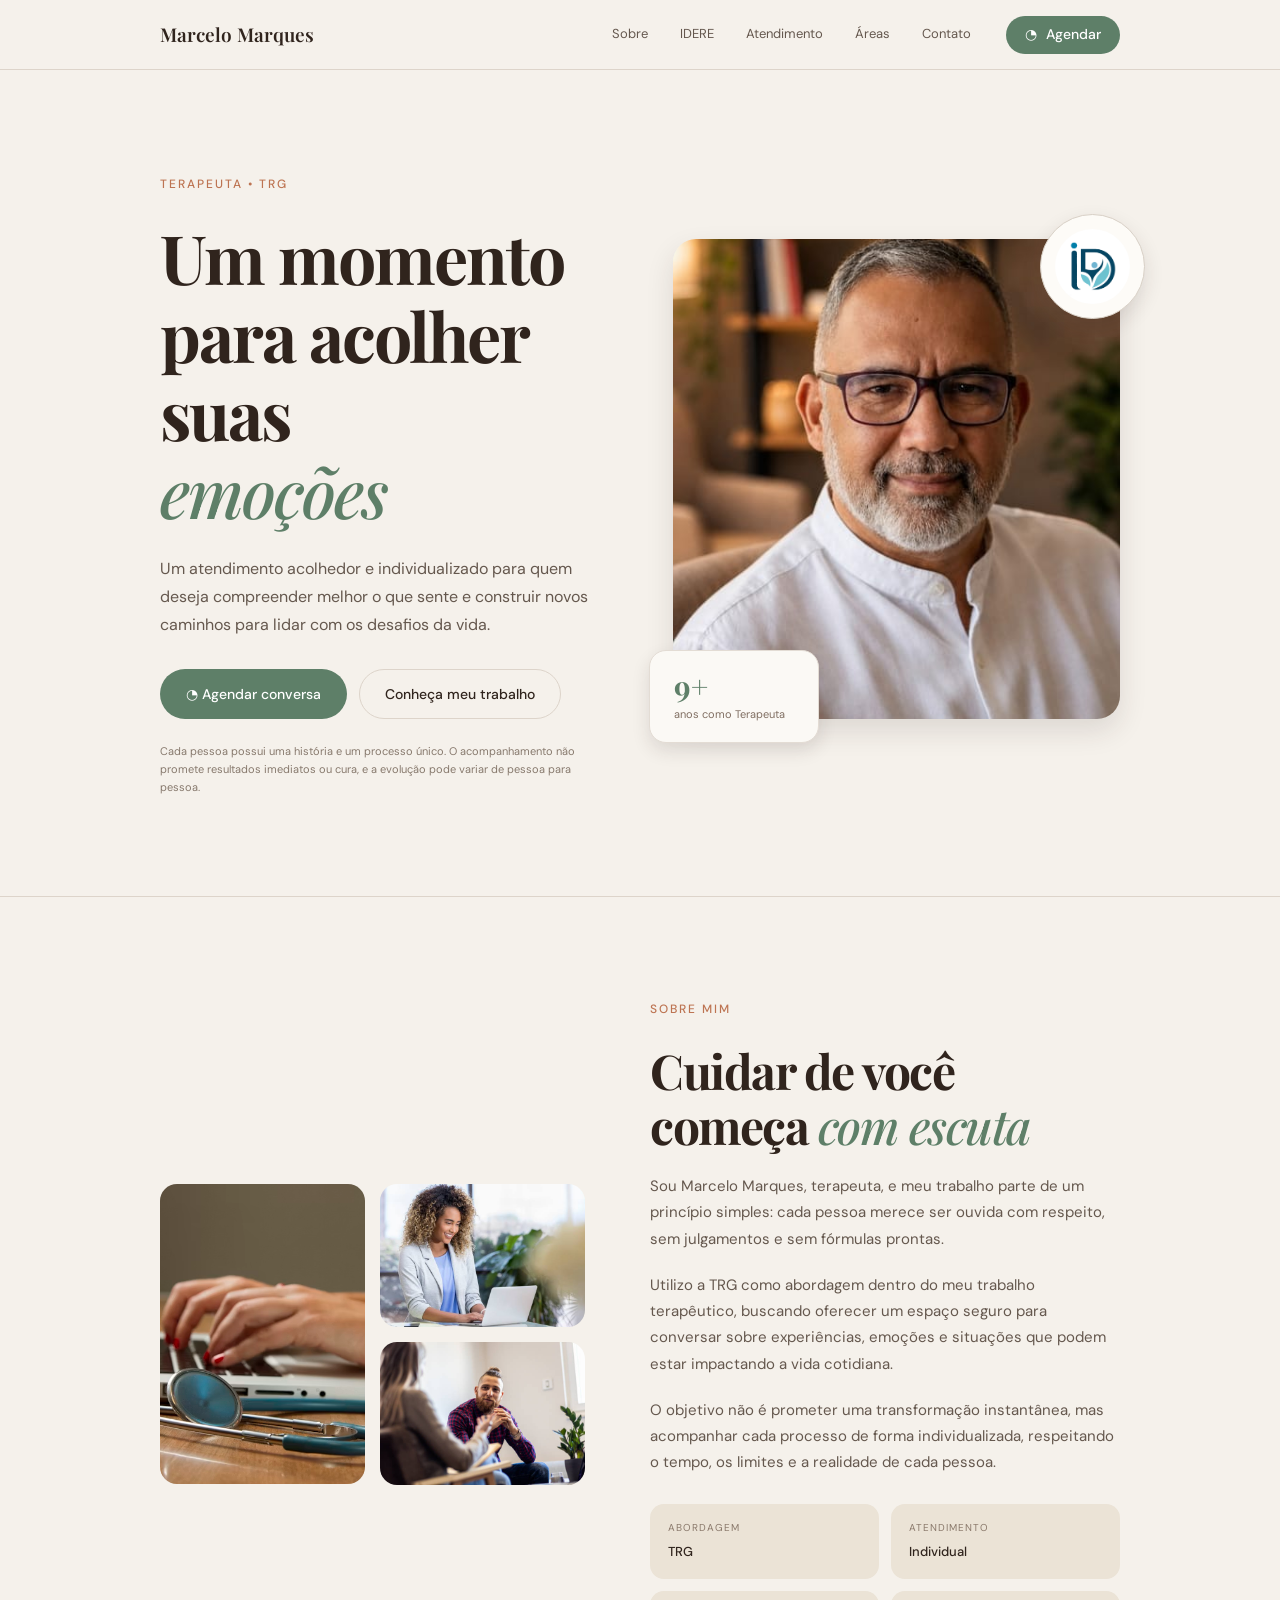
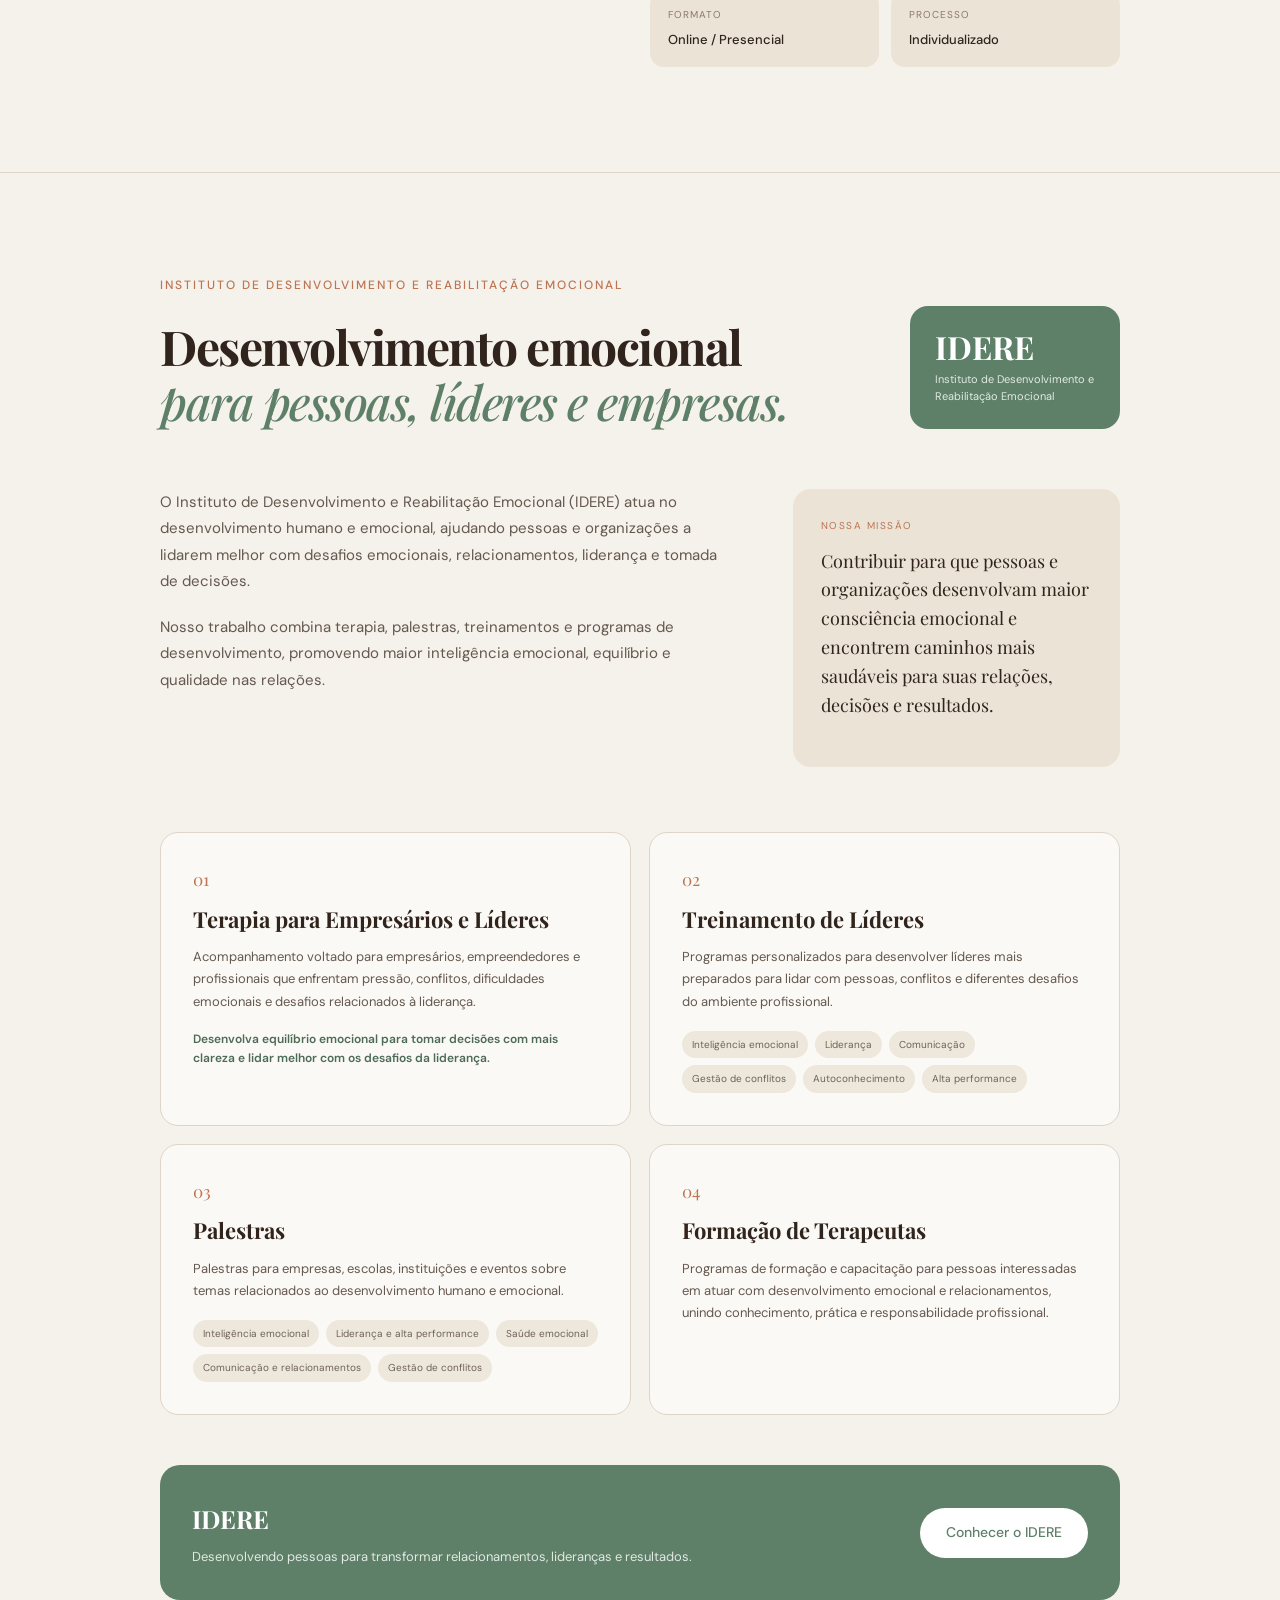
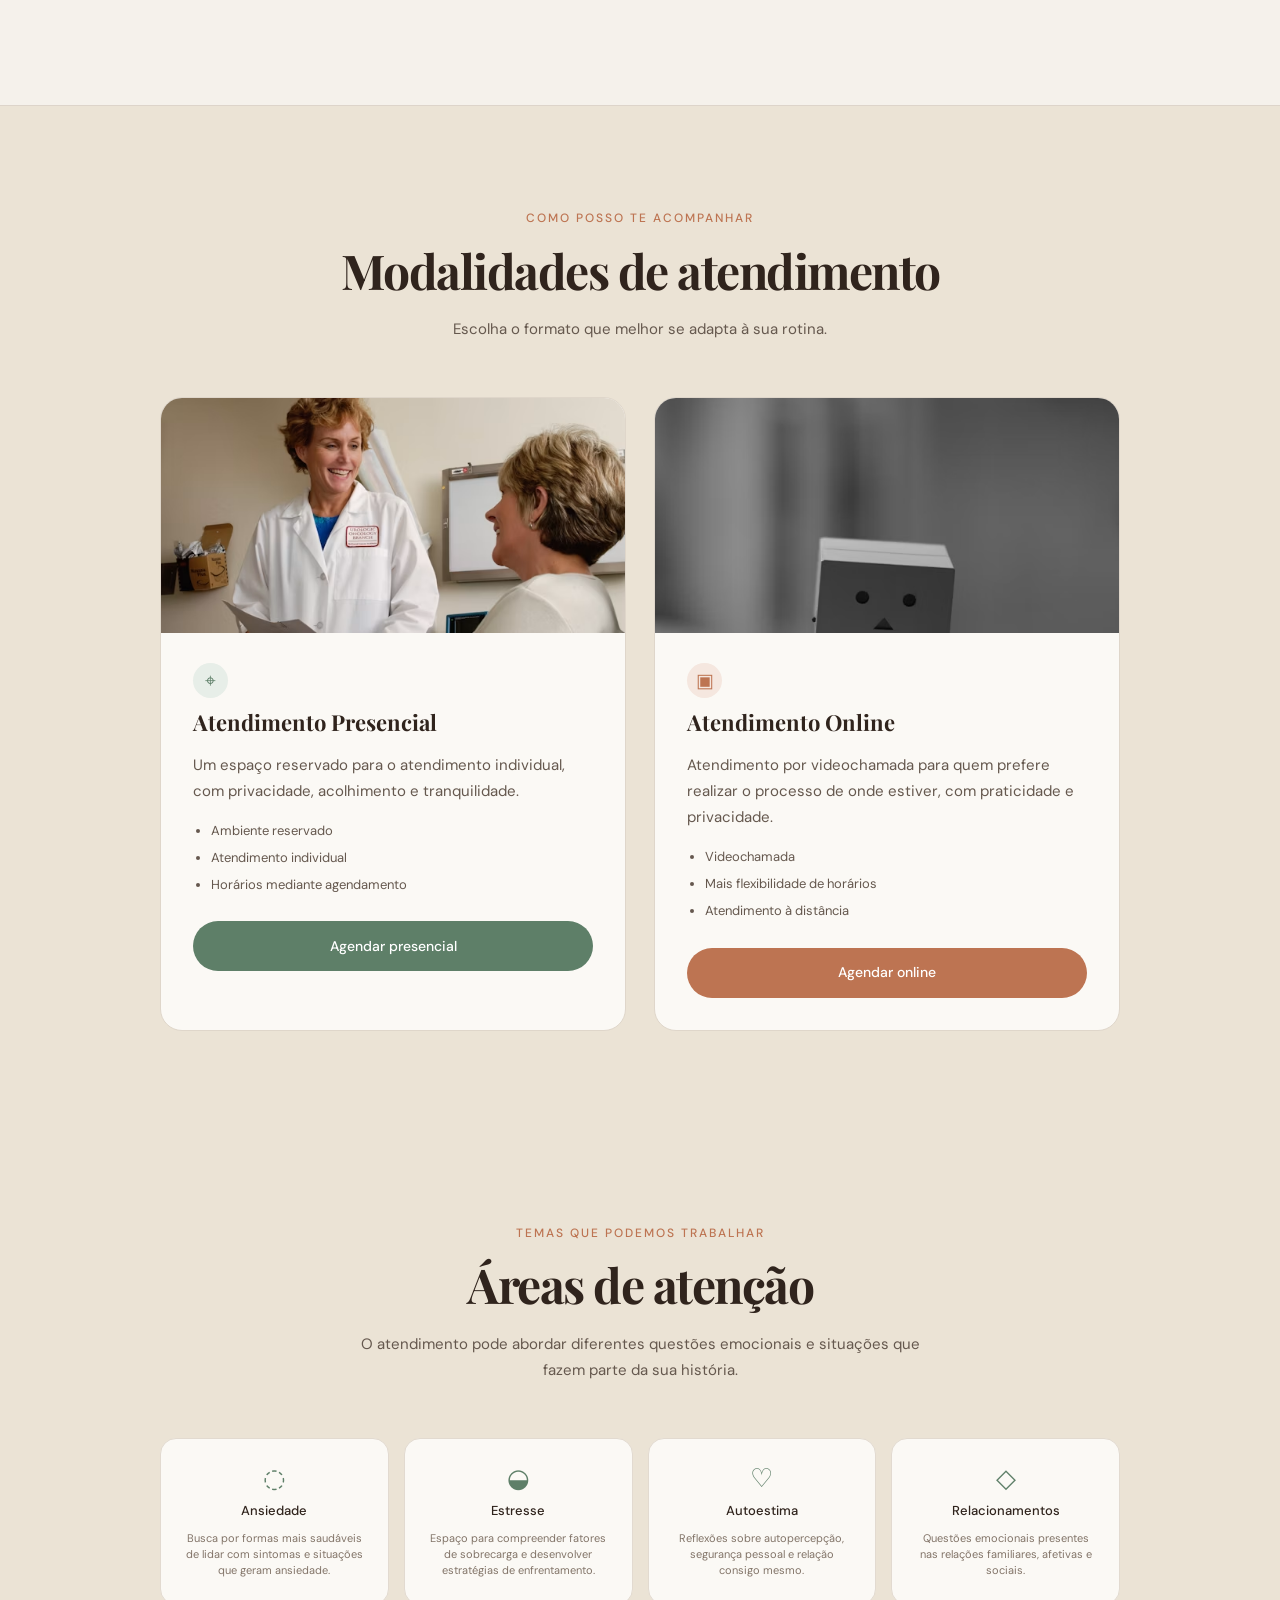
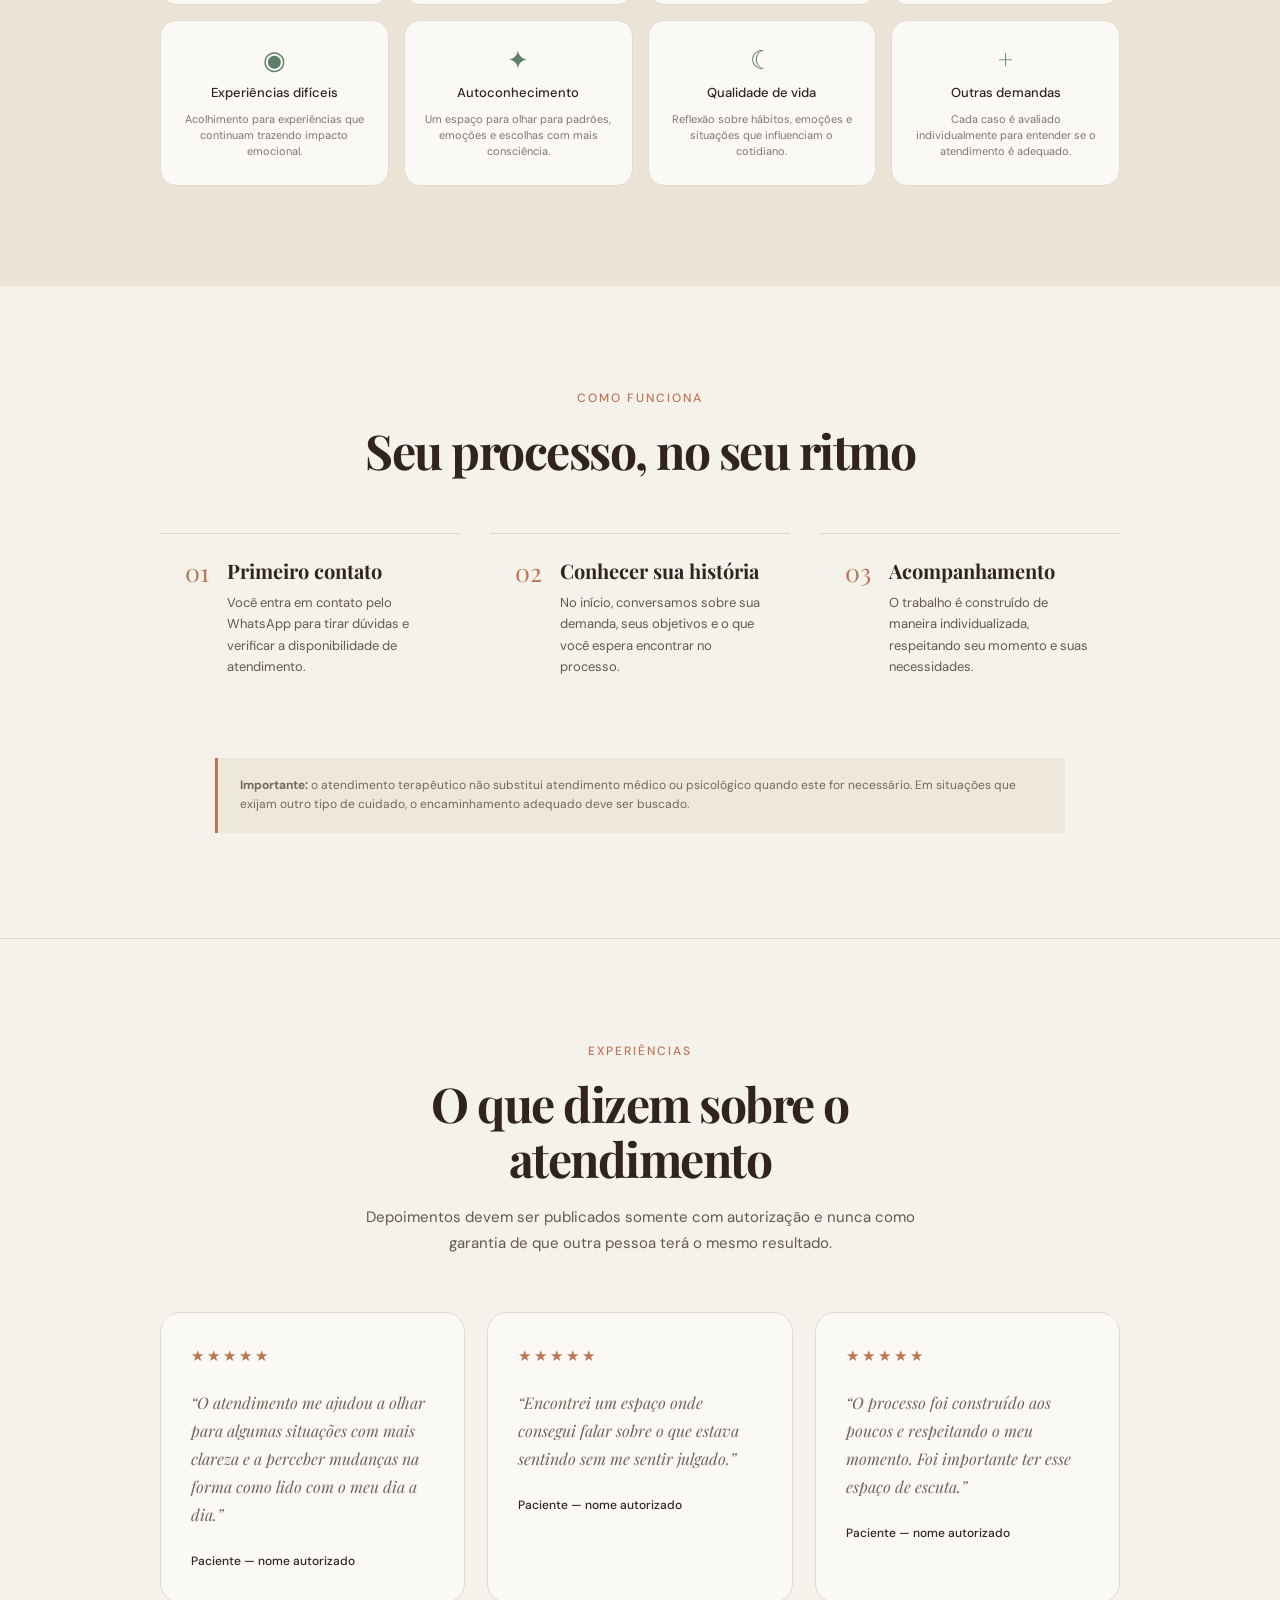
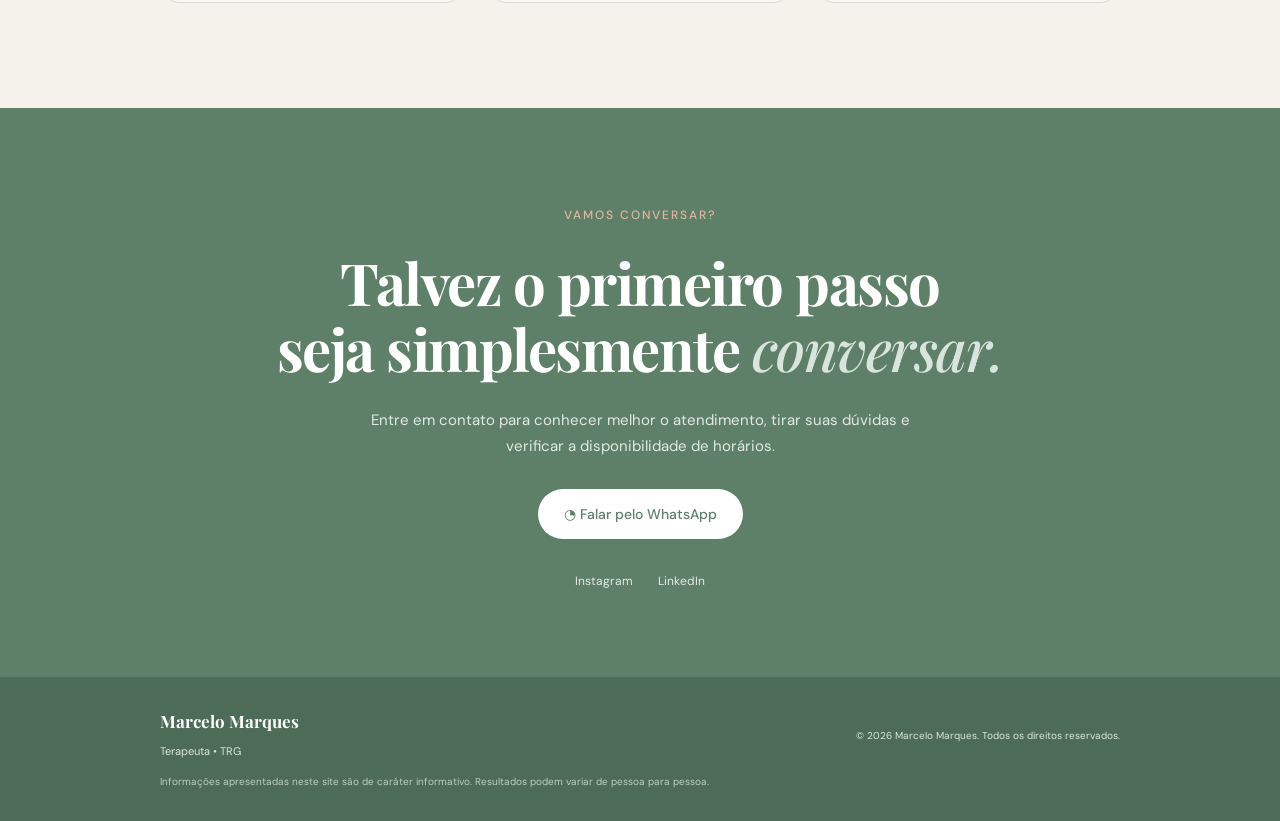
==== index.html @ 70a3cc4d "Primeira versão do site" ====
<!DOCTYPE html>
<html lang="pt-BR">
<head>
  <meta charset="UTF-8">
  <meta name="viewport" content="width=device-width, initial-scale=1.0">
  <meta name="description" content="Marcelo Marques — atendimento terapêutico com TRG, acolhimento e escuta individualizada.">
  <title>Marcelo Marques | Terapeuta</title>
  <link rel="shortcut icon" href="imagens/faviconfolha.png" type="image/x-icon">
  <link rel="preconnect" href="https://fonts.googleapis.com">
  <link rel="preconnect" href="https://fonts.gstatic.com" crossorigin>
  <link href="https://fonts.googleapis.com/css2?family=DM+Sans:wght@400;500;600&family=Playfair+Display:wght@500;600;700&display=swap" rel="stylesheet">

  <link rel="stylesheet" href="style.css">
</head>

<body>

  <!-- ==================== MENU ==================== -->
  <header class="header">
    <div class="container nav">
      <a href="#inicio" class="logo">Marcelo Marques</a>

          <nav class="menu">
      <a href="#sobre">Sobre</a>
      <a href="#idere">IDERE</a>
      <a href="#atendimento">Atendimento</a>
      <a href="#areas">Áreas</a>
      <a href="#contato">Contato</a>
        </nav>

      <!-- TROQUE O NÚMERO PELO WHATSAPP DO MARCELO -->
      <a
        class="btn btn-small"
        href="https://wa.me/5522981240612"
        target="_blank"
        rel="noopener noreferrer"
      >
        <span>◔</span> Agendar
      </a>
    </div>
  </header>


  <main>

    <!-- ==================== HERO ==================== -->
    <section class="hero" id="inicio">
      <div class="container hero-grid">

        <div class="hero-content">
          <p class="eyebrow">TERAPEUTA • TRG</p>

          <h1>
            Um momento para acolher suas
            <em>emoções</em>
          </h1>

          <p class="hero-text">
            Um atendimento acolhedor e individualizado para quem deseja
            compreender melhor o que sente e construir novos caminhos
            para lidar com os desafios da vida.
          </p>

          <div class="hero-buttons">
            <a
              class="btn"
              href="https://wa.me/5522981240612"
              target="_blank"
              rel="noopener noreferrer"
            >
              ◔ Agendar conversa
            </a>

            <a class="btn btn-outline" href="#sobre">Conheça meu trabalho</a>
          </div>

          <p class="ethical-note">
            Cada pessoa possui uma história e um processo único.
            O acompanhamento não promete resultados imediatos ou cura,
            e a evolução pode variar de pessoa para pessoa.
          </p>
        </div>

        <div class="hero-image-wrap">

        <!-- Logo do IDERE -->
        <div class="idere-logo-badge">
          <img
            src="imagens/IDERE_simbolo.png"
            alt="Símbolo do IDERE"
          >
        </div>

        <img
          src="imagens/marcelo_image.jpeg"
          alt="Marcelo Marques, terapeuta"
          class="hero-image"
        >

        <div class="experience-card">
          <strong>9+</strong>
          <span>anos como Terapeuta</span>
        </div>

      </div>

      </div>
    </section>


    <!-- ==================== SOBRE ==================== -->
    <section class="section about" id="sobre">
      <div class="container about-grid">

        <div class="gallery">
          <!-- TROQUE OS NOMES DOS ARQUIVOS SE NECESSÁRIO -->
          <img src="imagens/terapia-1.png" alt="Marcelo Marques em ambiente profissional" class="gallery-large">
          <img src="imagens/terapia-2.jpe" alt="Detalhe do espaço de atendimento" class="gallery-small">
          <img src="imagens/terapia-3.jpg" alt="Ambiente relacionado ao atendimento" class="gallery-small">
        </div>

        <div class="about-content">
          <p class="eyebrow">SOBRE MIM</p>

          <h2>
            Cuidar de você começa
            <em>com escuta</em>
          </h2>

          <p>
            Sou Marcelo Marques, terapeuta, e meu trabalho parte de um
            princípio simples: cada pessoa merece ser ouvida com respeito,
            sem julgamentos e sem fórmulas prontas.
          </p>

          <p>
            Utilizo a TRG como abordagem dentro do meu trabalho terapêutico,
            buscando oferecer um espaço seguro para conversar sobre
            experiências, emoções e situações que podem estar impactando
            a vida cotidiana.
          </p>

          <p>
            O objetivo não é prometer uma transformação instantânea,
            mas acompanhar cada processo de forma individualizada,
            respeitando o tempo, os limites e a realidade de cada pessoa.
          </p>

          <div class="info-grid">
            <div class="info-box">
              <span>ABORDAGEM</span>
              <strong>TRG</strong>
            </div>

            <div class="info-box">
              <span>ATENDIMENTO</span>
              <strong>Individual</strong>
            </div>

            <div class="info-box">
              <span>FORMATO</span>
              <strong>Online / Presencial</strong>
            </div>

            <div class="info-box">
              <span>PROCESSO</span>
              <strong>Individualizado</strong>
            </div>
          </div>
        </div>

      </div>
    </section>

     <!-- ==================== IDERE ==================== -->
      <section class="section idere" id="idere">
  <div class="container">

    <div class="idere-header">
      <div>
        <p class="eyebrow">INSTITUTO DE DESENVOLVIMENTO E REABILITAÇÃO EMOCIONAL</p>

        <h2>
          Desenvolvimento emocional
          <em>para pessoas, líderes e empresas.</em>
        </h2>
      </div>

      <div class="idere-badge">
        <strong>IDERE</strong>
        <span>Instituto de Desenvolvimento e Reabilitação Emocional</span>
      </div>
    </div>


    <div class="idere-intro">

      <div>
        <p>
          O Instituto de Desenvolvimento e Reabilitação Emocional (IDERE)
          atua no desenvolvimento humano e emocional, ajudando pessoas e
          organizações a lidarem melhor com desafios emocionais,
          relacionamentos, liderança e tomada de decisões.
        </p>

        <p>
          Nosso trabalho combina terapia, palestras, treinamentos e
          programas de desenvolvimento, promovendo maior inteligência
          emocional, equilíbrio e qualidade nas relações.
        </p>
      </div>

      <div class="idere-mission">
        <span>NOSSA MISSÃO</span>

        <p>
          Contribuir para que pessoas e organizações desenvolvam maior
          consciência emocional e encontrem caminhos mais saudáveis para
          suas relações, decisões e resultados.
        </p>
      </div>

    </div>


    <div class="idere-services">

      <div class="idere-service">
        <span class="service-number">01</span>

        <h3>Terapia para Empresários e Líderes</h3>

        <p>
          Acompanhamento voltado para empresários, empreendedores e
          profissionais que enfrentam pressão, conflitos, dificuldades
          emocionais e desafios relacionados à liderança.
        </p>

        <strong>
          Desenvolva equilíbrio emocional para tomar decisões com mais
          clareza e lidar melhor com os desafios da liderança.
        </strong>
      </div>


      <div class="idere-service">
        <span class="service-number">02</span>

        <h3>Treinamento de Líderes</h3>

        <p>
          Programas personalizados para desenvolver líderes mais preparados
          para lidar com pessoas, conflitos e diferentes desafios do ambiente
          profissional.
        </p>

        <div class="topics">
          <span>Inteligência emocional</span>
          <span>Liderança</span>
          <span>Comunicação</span>
          <span>Gestão de conflitos</span>
          <span>Autoconhecimento</span>
          <span>Alta performance</span>
        </div>
      </div>


      <div class="idere-service">
        <span class="service-number">03</span>

        <h3>Palestras</h3>

        <p>
          Palestras para empresas, escolas, instituições e eventos sobre
          temas relacionados ao desenvolvimento humano e emocional.
        </p>

        <div class="topics">
          <span>Inteligência emocional</span>
          <span>Liderança e alta performance</span>
          <span>Saúde emocional</span>
          <span>Comunicação e relacionamentos</span>
          <span>Gestão de conflitos</span>
        </div>
      </div>


      <div class="idere-service">
        <span class="service-number">04</span>

        <h3>Formação de Terapeutas</h3>

        <p>
          Programas de formação e capacitação para pessoas interessadas
          em atuar com desenvolvimento emocional e relacionamentos,
          unindo conhecimento, prática e responsabilidade profissional.
        </p>
      </div>

    </div>


    <div class="idere-bottom">

      <div>
        <strong>IDERE</strong>

        <p>
          Desenvolvendo pessoas para transformar relacionamentos,
          lideranças e resultados.
        </p>
      </div>

      <a
        href="https://wa.me/5522981240612"
        target="_blank"
        rel="noopener noreferrer"
        class="btn"
      >
        Conhecer o IDERE
      </a>

    </div>

  </div>
</section>

    <!-- ==================== ATENDIMENTO ==================== -->
    <section class="section services" id="atendimento">
      <div class="container">

        <div class="section-heading">
          <p class="eyebrow">COMO POSSO TE ACOMPANHAR</p>
          <h2>Modalidades de atendimento</h2>
          <p>
            Escolha o formato que melhor se adapta à sua rotina.
          </p>
        </div>

        <div class="service-grid">

          <article class="service-card">
            <!-- COLOQUE SUA FOTO EM: images/presencial.jpg -->
            <img src="imagens/terapiapresencial.png" alt="Atendimento presencial">

            <div class="service-body">
              <span class="service-icon">⌖</span>
              <h3>Atendimento Presencial</h3>

              <p>
                Um espaço reservado para o atendimento individual,
                com privacidade, acolhimento e tranquilidade.
              </p>

              <ul>
                <li>Ambiente reservado</li>
                <li>Atendimento individual</li>
                <li>Horários mediante agendamento</li>
              </ul>

              <a
                href="https://wa.me/5522981240612"
                target="_blank"
                rel="noopener noreferrer"
                class="btn service-btn"
              >
                Agendar presencial
              </a>
            </div>
          </article>


          <article class="service-card">
            <!-- COLOQUE SUA FOTO EM: images/online.jpg -->
            <img src="imagens/terapiaonline.png" alt="Atendimento online">

            <div class="service-body">
              <span class="service-icon orange">▣</span>
              <h3>Atendimento Online</h3>

              <p>
                Atendimento por videochamada para quem prefere realizar
                o processo de onde estiver, com praticidade e privacidade.
              </p>

              <ul>
                <li>Videochamada</li>
                <li>Mais flexibilidade de horários</li>
                <li>Atendimento à distância</li>
              </ul>

              <a
                href="https://wa.me/5522981240612"
                target="_blank"
                rel="noopener noreferrer"
                class="btn btn-orange service-btn"
              >
                Agendar online
              </a>
            </div>
          </article>

        </div>
      </div>
    </section>


    <!-- ==================== ÁREAS ==================== -->
    <section class="areas" id="areas">
      <div class="container">

        <div class="section-heading">
          <p class="eyebrow">TEMAS QUE PODEMOS TRABALHAR</p>
          <h2>Áreas de atenção</h2>
          <p>
            O atendimento pode abordar diferentes questões emocionais
            e situações que fazem parte da sua história.
          </p>
        </div>

        <div class="areas-grid">
          <div class="area-card">
            <span>◌</span>
            <strong>Ansiedade</strong>
            <small>Busca por formas mais saudáveis de lidar com sintomas e situações que geram ansiedade.</small>
          </div>

          <div class="area-card">
            <span>◒</span>
            <strong>Estresse</strong>
            <small>Espaço para compreender fatores de sobrecarga e desenvolver estratégias de enfrentamento.</small>
          </div>

          <div class="area-card">
            <span>♡</span>
            <strong>Autoestima</strong>
            <small>Reflexões sobre autopercepção, segurança pessoal e relação consigo mesmo.</small>
          </div>

          <div class="area-card">
            <span>◇</span>
            <strong>Relacionamentos</strong>
            <small>Questões emocionais presentes nas relações familiares, afetivas e sociais.</small>
          </div>

          <div class="area-card">
            <span>◉</span>
            <strong>Experiências difíceis</strong>
            <small>Acolhimento para experiências que continuam trazendo impacto emocional.</small>
          </div>

          <div class="area-card">
            <span>✦</span>
            <strong>Autoconhecimento</strong>
            <small>Um espaço para olhar para padrões, emoções e escolhas com mais consciência.</small>
          </div>

          <div class="area-card">
            <span>☾</span>
            <strong>Qualidade de vida</strong>
            <small>Reflexão sobre hábitos, emoções e situações que influenciam o cotidiano.</small>
          </div>

          <div class="area-card">
            <span>+</span>
            <strong>Outras demandas</strong>
            <small>Cada caso é avaliado individualmente para entender se o atendimento é adequado.</small>
          </div>
        </div>

      </div>
    </section>


    <!-- ==================== PROCESSO ==================== -->
    <section class="section process">
      <div class="container">

        <div class="section-heading">
          <p class="eyebrow">COMO FUNCIONA</p>
          <h2>Seu processo, no seu ritmo</h2>
        </div>

        <div class="steps">

          <div class="step">
            <span>01</span>
            <div>
              <h3>Primeiro contato</h3>
              <p>
                Você entra em contato pelo WhatsApp para tirar dúvidas
                e verificar a disponibilidade de atendimento.
              </p>
            </div>
          </div>

          <div class="step">
            <span>02</span>
            <div>
              <h3>Conhecer sua história</h3>
              <p>
                No início, conversamos sobre sua demanda, seus objetivos
                e o que você espera encontrar no processo.
              </p>
            </div>
          </div>

          <div class="step">
            <span>03</span>
            <div>
              <h3>Acompanhamento</h3>
              <p>
                O trabalho é construído de maneira individualizada,
                respeitando seu momento e suas necessidades.
              </p>
            </div>
          </div>

        </div>

        <div class="disclaimer">
          <strong>Importante:</strong>
          o atendimento terapêutico não substitui atendimento médico ou
          psicológico quando este for necessário. Em situações que exijam
          outro tipo de cuidado, o encaminhamento adequado deve ser buscado.
        </div>

      </div>
    </section>


    <!-- ==================== DEPOIMENTOS ==================== -->
    <section class="section testimonials">
      <div class="container">

        <div class="section-heading">
          <p class="eyebrow">EXPERIÊNCIAS</p>
          <h2>O que dizem sobre o atendimento</h2>
          <p>
            Depoimentos devem ser publicados somente com autorização
            e nunca como garantia de que outra pessoa terá o mesmo resultado.
          </p>
        </div>

        <div class="testimonial-grid">

          <!-- SUBSTITUA PELOS DEPOIMENTOS REAIS, COM AUTORIZAÇÃO -->
          <article class="testimonial">
            <div class="stars">★★★★★</div>
            <p>
              “O atendimento me ajudou a olhar para algumas situações
              com mais clareza e a perceber mudanças na forma como lido
              com o meu dia a dia.”
            </p>
            <strong>Paciente — nome autorizado</strong>
          </article>

          <article class="testimonial">
            <div class="stars">★★★★★</div>
            <p>
              “Encontrei um espaço onde consegui falar sobre o que estava
              sentindo sem me sentir julgado.”
            </p>
            <strong>Paciente — nome autorizado</strong>
          </article>

          <article class="testimonial">
            <div class="stars">★★★★★</div>
            <p>
              “O processo foi construído aos poucos e respeitando o meu
              momento. Foi importante ter esse espaço de escuta.”
            </p>
            <strong>Paciente — nome autorizado</strong>
          </article>

        </div>

      </div>
    </section>


    <!-- ==================== CTA ==================== -->
    <section class="cta" id="contato">
      <div class="container cta-content">

        <p class="eyebrow light">VAMOS CONVERSAR?</p>

        <h2>
          Talvez o primeiro passo
          <br>
          seja simplesmente <em>conversar.</em>
        </h2>

        <p>
          Entre em contato para conhecer melhor o atendimento,
          tirar suas dúvidas e verificar a disponibilidade de horários.
        </p>

        <!-- TROQUE O NÚMERO PELO WHATSAPP DO MARCELO -->
        <a
          href="https://wa.me/5522981240612"
          target="_blank"
          rel="noopener noreferrer"
          class="btn btn-white"
        >
          ◔ Falar pelo WhatsApp
        </a>

        <div class="socials">
          <!-- COLOQUE OS LINKS REAIS -->
          <a href="https://www.instagram.com/marcelosantosterapeuta/" aria-label="Instagram" target="_blank">Instagram</a>
          <a href="https://www.linkedin.com/in/mm-santos-idere-7bb091429/" aria-label="LinkedIn" target="_blank">LinkedIn</a>
        </div>

      </div>
    </section>

  </main>


  <!-- ==================== RODAPÉ ==================== -->
  <footer class="footer">
    <div class="container footer-content">
      <div>
        <strong>Marcelo Marques</strong>
        <span>Terapeuta • TRG</span>
      </div>

      <p>
        © 2026 Marcelo Marques. Todos os direitos reservados.
      </p>

      <p class="footer-note">
        Informações apresentadas neste site são de caráter informativo.
        Resultados podem variar de pessoa para pessoa.
      </p>
    </div>
  </footer>

</body>
</html>
---- style.css ----
/* =========================================================
   MARCELO MARQUES — SITE
   ========================================================= */

/* ---------- CONFIGURAÇÕES ---------- */

:root {
  --bg: #f5f1eb;
  --bg-dark: #ebe3d5;
  --card: #fbf9f5;
  --green: #5e7f68;
  --green-dark: #4c6b56;
  --orange: #bd7452;
  --orange-light: #cf8a68;
  --brown: #30241d;
  --text: #65584e;
  --line: #ddd4ca;
  --white: #ffffff;

  --serif: "Playfair Display", Georgia, serif;
  --sans: "DM Sans", Arial, sans-serif;

  --radius: 22px;
  --container: 960px;
}


/* ---------- RESET ---------- */

* {
  box-sizing: border-box;
  margin: 0;
  padding: 0;
}

html {
  scroll-behavior: smooth;
}

body {
  background: var(--bg);
  color: var(--text);
  font-family: var(--sans);
  font-size: 15px;
  line-height: 1.75;
}

img {
  display: block;
  width: 100%;
  object-fit: cover;
}

a {
  color: inherit;
  text-decoration: none;
}

button,
a {
  -webkit-tap-highlight-color: transparent;
}


/* ---------- ELEMENTOS GERAIS ---------- */

.container {
  width: min(calc(100% - 48px), var(--container));
  margin-inline: auto;
}

.section {
  padding: 105px 0;
}

.eyebrow {
  color: var(--orange);
  font-size: 12px;
  font-weight: 500;
  letter-spacing: 2px;
  line-height: 1.3;
  margin-bottom: 25px;
}

.eyebrow.light {
  color: #e5b59f;
}

h1,
h2,
h3 {
  color: var(--brown);
  font-family: var(--serif);
  line-height: 1.15;
}

h1 {
  font-size: clamp(48px, 6vw, 68px);
  letter-spacing: -2px;
  margin-bottom: 25px;
}

h1 em,
h2 em {
  color: var(--green);
  font-weight: 500;
}

h1 em {
  display: block;
}

h2 {
  font-size: clamp(36px, 4vw, 48px);
  letter-spacing: -1.5px;
}

h3 {
  font-size: 22px;
}

.section-heading {
  max-width: 650px;
  margin: 0 auto 55px;
  text-align: center;
}

.section-heading .eyebrow {
  margin-bottom: 16px;
}

.section-heading > p:last-child {
  max-width: 600px;
  margin: 18px auto 0;
}


/* ---------- BOTÕES ---------- */

.btn {
  display: inline-flex;
  align-items: center;
  justify-content: center;
  gap: 9px;
  min-height: 50px;
  padding: 0 25px;
  border: 1px solid transparent;
  border-radius: 999px;
  background: var(--green);
  color: var(--white);
  font-size: 14px;
  font-weight: 500;
  transition: .25s ease;
}

.btn:hover {
  background: var(--green-dark);
  transform: translateY(-2px);
}

.btn-small {
  min-height: 38px;
  padding: 0 18px;
}

.btn-outline {
  background: transparent;
  border-color: var(--line);
  color: var(--brown);
}

.btn-outline:hover {
  background: var(--card);
  color: var(--brown);
}

.btn-orange {
  background: var(--orange);
}

.btn-orange:hover {
  background: #a96042;
}

.btn-white {
  background: var(--white);
  color: var(--green);
}

.btn-white:hover {
  background: #f5f5f5;
  color: var(--green-dark);
}


/* ---------- HEADER ---------- */

.header {
  position: sticky;
  top: 0;
  z-index: 100;
  height: 70px;
  border-bottom: 1px solid var(--line);
  background: rgba(245, 241, 235, .94);
  backdrop-filter: blur(12px);
}

.nav {
  height: 100%;
  display: flex;
  align-items: center;
  justify-content: space-between;
}

.logo {
  color: var(--brown);
  font-family: var(--serif);
  font-size: 19px;
  font-weight: 600;
}

.menu {
  display: flex;
  align-items: center;
  gap: 32px;
  margin-left: auto;
  margin-right: 35px;
}

.menu a {
  font-size: 13px;
  color: var(--text);
  transition: color .2s ease;
}

.menu a:hover {
  color: var(--green);
}


/* ---------- HERO ---------- */

.hero {
  padding: 92px 0 100px;
}

.hero-grid {
  display: grid;
  grid-template-columns: 1fr 1fr;
  align-items: center;
  gap: 65px;
}

.hero-content {
  padding-top: 15px;
}

.hero-text {
  max-width: 530px;
  margin-bottom: 30px;
  font-size: 16px;
}

.hero-buttons {
  display: flex;
  align-items: center;
  flex-wrap: wrap;
  gap: 12px;
}

.ethical-note {
  max-width: 500px;
  margin-top: 24px;
  color: #87796d;
  font-size: 11px;
  line-height: 1.6;
}

.hero-image-wrap {
  position: relative;
}

.hero-image {
  height: 480px;
  border-radius: 23px;
  box-shadow: 0 12px 28px rgba(48, 36, 29, .12);
}

.experience-card {
  position: absolute;
  left: -24px;
  bottom: -24px;
  width: 170px;
  padding: 20px 24px;
  border: 1px solid #e3dcd4;
  border-radius: 17px;
  background: var(--card);
  box-shadow: 0 8px 18px rgba(48, 36, 29, .12);
}

.experience-card strong {
  display: block;
  color: var(--green);
  font-family: var(--serif);
  font-size: 30px;
  line-height: 1;
  margin-bottom: 6px;
}

.experience-card span {
  display: block;
  color: #806f62;
  font-size: 11px;
  line-height: 1.4;
}


/* ---------- SOBRE ---------- */

.about {
  border-top: 1px solid var(--line);
}

.about-grid {
  display: grid;
  grid-template-columns: .95fr 1.05fr;
  gap: 65px;
  align-items: center;
}

.gallery {
  display: grid;
  grid-template-columns: 1fr 1fr;
  gap: 15px;
  align-items: start;
}

.gallery img {
  border-radius: 17px;
}

.gallery-large {
  height: 300px;
  grid-row: span 2;
}

.gallery-small {
  height: 143px;
}

.about-content > p:not(.eyebrow) {
  margin-top: 20px;
}

.info-grid {
  display: grid;
  grid-template-columns: 1fr 1fr;
  gap: 12px;
  margin-top: 28px;
}

.info-box {
  padding: 15px 18px;
  border-radius: 14px;
  background: #ebe3d6;
}

.info-box span {
  display: block;
  color: #8a796b;
  font-size: 10px;
  letter-spacing: 1px;
  margin-bottom: 2px;
}

.info-box strong {
  color: var(--brown);
  font-size: 13px;
  font-weight: 500;
}


/* ---------- SERVIÇOS ---------- */

.services {
  background: var(--bg-dark);
}

.service-grid {
  display: grid;
  grid-template-columns: 1fr 1fr;
  gap: 28px;
}

.service-card {
  overflow: hidden;
  border: 1px solid #dfd6ca;
  border-radius: var(--radius);
  background: var(--card);
}

.service-card > img {
  height: 235px;
}

.service-body {
  padding: 30px 32px 32px;
}

.service-icon {
  display: inline-flex;
  align-items: center;
  justify-content: center;
  width: 35px;
  height: 35px;
  margin-bottom: 12px;
  border-radius: 50%;
  background: #e7eee8;
  color: var(--green);
  font-size: 19px;
}

.service-icon.orange {
  background: #f5e7df;
  color: var(--orange);
}

.service-body p {
  margin: 16px 0;
}

.service-body ul {
  padding-left: 18px;
  margin-bottom: 25px;
}

.service-body li {
  margin-bottom: 4px;
  font-size: 13px;
}

.service-btn {
  width: 100%;
}


/* ---------- ÁREAS ---------- */

.areas {
  padding: 90px 0 100px;
  background: var(--bg-dark);
}

.areas-grid {
  display: grid;
  grid-template-columns: repeat(4, 1fr);
  gap: 15px;
}

.area-card {
  min-height: 150px;
  padding: 25px 20px;
  border: 1px solid #e2dad0;
  border-radius: 16px;
  background: var(--card);
  text-align: center;
  transition: .25s ease;
}

.area-card:hover {
  transform: translateY(-4px);
  box-shadow: 0 10px 22px rgba(48, 36, 29, .07);
}

.area-card > span {
  display: block;
  color: var(--green);
  font-family: var(--serif);
  font-size: 26px;
  line-height: 1;
  margin-bottom: 10px;
}

.area-card strong {
  display: block;
  color: var(--brown);
  font-size: 13px;
  font-weight: 500;
  margin-bottom: 8px;
}

.area-card small {
  display: block;
  color: #827468;
  font-size: 11px;
  line-height: 1.45;
}


/* ---------- PROCESSO ---------- */

.process {
  background: var(--bg);
}

.steps {
  display: grid;
  grid-template-columns: repeat(3, 1fr);
  gap: 30px;
}

.step {
  display: flex;
  gap: 18px;
  padding: 25px;
  border-top: 1px solid var(--line);
}

.step > span {
  color: var(--orange);
  font-family: var(--serif);
  font-size: 25px;
  line-height: 1;
}

.step h3 {
  font-size: 20px;
  margin-bottom: 10px;
}

.step p {
  font-size: 13px;
  line-height: 1.65;
}

.disclaimer {
  max-width: 850px;
  margin: 55px auto 0;
  padding: 18px 22px;
  border-left: 3px solid var(--orange);
  background: #eee7dc;
  color: #75685d;
  font-size: 12px;
  line-height: 1.65;
}


/* ---------- DEPOIMENTOS ---------- */

.testimonials {
  border-top: 1px solid var(--line);
}

.testimonial-grid {
  display: grid;
  grid-template-columns: repeat(3, 1fr);
  gap: 22px;
}

.testimonial {
  padding: 30px;
  border: 1px solid #dfd8d0;
  border-radius: 20px;
  background: var(--card);
}

.stars {
  color: var(--orange);
  letter-spacing: 3px;
  margin-bottom: 20px;
}

.testimonial p {
  color: #716359;
  font-family: var(--serif);
  font-size: 16px;
  font-style: italic;
  line-height: 1.75;
  margin-bottom: 22px;
}

.testimonial strong {
  display: block;
  color: var(--brown);
  font-size: 12px;
  font-weight: 500;
}


/* ---------- CTA ---------- */

.cta {
  padding: 100px 0 85px;
  background: var(--green);
  color: #f5f4ef;
}

.cta-content {
  max-width: 760px;
  text-align: center;
}

.cta h2 {
  color: var(--white);
  font-size: clamp(42px, 5vw, 58px);
}

.cta h2 em {
  color: #d9e4dc;
}

.cta p:not(.eyebrow) {
  max-width: 600px;
  margin: 25px auto 30px;
  color: #e3e9e4;
}

.socials {
  display: flex;
  justify-content: center;
  gap: 25px;
  margin-top: 32px;
}

.socials a {
  color: #e5eae6;
  font-size: 12px;
}

.socials a:hover {
  text-decoration: underline;
}


/* ---------- FOOTER ---------- */

.footer {
  padding: 30px 0;
  background: #4d6c57;
  color: #dce5df;
}

.footer-content {
  display: grid;
  grid-template-columns: 1fr 1fr;
  gap: 10px 40px;
  align-items: center;
}

.footer strong {
  display: block;
  color: white;
  font-family: var(--serif);
  font-size: 17px;
}

.footer span {
  font-size: 11px;
}

.footer p {
  text-align: right;
  font-size: 10px;
}

.footer-note {
  grid-column: 1 / -1;
  text-align: left !important;
  opacity: .8;
}


/* ---------- RESPONSIVO ---------- */

@media (max-width: 900px) {
  :root {
    --container: 720px;
  }

  .hero-grid,
  .about-grid {
    grid-template-columns: 1fr;
  }

  .hero {
    padding-top: 70px;
  }

  .hero-content {
    text-align: center;
  }

  .hero-text,
  .ethical-note {
    margin-left: auto;
    margin-right: auto;
  }

  .hero-buttons {
    justify-content: center;
  }

  .hero-image-wrap {
    max-width: 560px;
    width: 100%;
    margin: 0 auto;
  }

  .areas-grid {
    grid-template-columns: repeat(2, 1fr);
  }

  .steps {
    grid-template-columns: 1fr;
  }
}


@media (max-width: 700px) {
  .container {
    width: min(calc(100% - 30px), var(--container));
  }

  .header {
    height: auto;
    min-height: 68px;
  }

  .nav {
    padding: 13px 0;
    flex-wrap: wrap;
    gap: 10px;
  }

  .menu {
    order: 3;
    width: 100%;
    justify-content: center;
    margin: 5px 0 0;
    gap: 20px;
  }

  .menu a {
    font-size: 12px;
  }

  .hero {
    padding: 55px 0 80px;
  }

  h1 {
    font-size: 46px;
  }

  h2 {
    font-size: 36px;
  }

  .hero-image {
    height: 390px;
  }

  .experience-card {
    left: 10px;
    bottom: -20px;
  }

  .section {
    padding: 75px 0;
  }

  .gallery {
    max-width: 500px;
    margin: 0 auto;
  }

  .service-grid,
  .testimonial-grid {
    grid-template-columns: 1fr;
  }

  .areas-grid {
    grid-template-columns: 1fr 1fr;
  }

  .info-grid {
    grid-template-columns: 1fr;
  }

  .footer-content {
    grid-template-columns: 1fr;
  }

  .footer p {
    text-align: left;
  }

  .footer-note {
    grid-column: auto;
  }
}


@media (max-width: 450px) {
  .areas-grid {
    grid-template-columns: 1fr;
  }

  .hero-buttons {
    flex-direction: column;
  }

  .hero-buttons .btn {
    width: 100%;
  }

  .gallery {
    grid-template-columns: 1fr 1fr;
  }

  .gallery-large {
    height: 260px;
  }

  .gallery-small {
    height: 122px;
  }

  .service-card > img {
    height: 210px;
  }
}
/* =========================================================
   IDERE
   ========================================================= */

.idere {
  background: var(--bg);
  border-top: 1px solid var(--line);
  border-bottom: 1px solid var(--line);
}


/* ---------- CABEÇALHO ---------- */

.idere-header {
  display: grid;
  grid-template-columns: 1fr auto;
  gap: 50px;
  align-items: end;
  margin-bottom: 60px;
}

.idere-header h2 {
  max-width: 650px;
}

.idere-header h2 em {
  display: block;
  font-weight: 500;
}


/* ---------- BADGE IDERE ---------- */

.idere-badge {
  width: 210px;
  padding: 25px;
  border-radius: 18px;
  background: var(--green);
  color: white;
}

.idere-badge strong {
  display: block;
  font-family: var(--serif);
  font-size: 32px;
  line-height: 1;
  margin-bottom: 8px;
}

.idere-badge span {
  display: block;
  color: #e2ebe5;
  font-size: 11px;
  line-height: 1.5;
}


/* ---------- INTRODUÇÃO ---------- */

.idere-intro {
  display: grid;
  grid-template-columns: 1.4fr .8fr;
  gap: 60px;
  margin-bottom: 65px;
}

.idere-intro p {
  margin-bottom: 20px;
}

.idere-mission {
  padding: 28px;
  border-radius: 18px;
  background: #ebe3d6;
}

.idere-mission span {
  display: block;
  color: var(--orange);
  font-size: 10px;
  letter-spacing: 1.5px;
  margin-bottom: 12px;
}

.idere-mission p {
  color: var(--brown);
  font-family: var(--serif);
  font-size: 18px;
  line-height: 1.6;
}


/* ---------- SERVIÇOS ---------- */

.idere-services {
  display: grid;
  grid-template-columns: 1fr 1fr;
  gap: 18px;
}

.idere-service {
  padding: 32px;
  border: 1px solid var(--line);
  border-radius: 18px;
  background: var(--card);
  transition: .25s ease;
}

.idere-service:hover {
  transform: translateY(-3px);
  box-shadow: 0 10px 25px rgba(48, 36, 29, .06);
}

.service-number {
  display: block;
  color: var(--orange);
  font-family: var(--serif);
  font-size: 17px;
  margin-bottom: 12px;
}

.idere-service h3 {
  margin-bottom: 14px;
}

.idere-service p {
  font-size: 13px;
  line-height: 1.7;
  margin-bottom: 17px;
}

.idere-service > strong {
  display: block;
  color: var(--green-dark);
  font-size: 12px;
  font-weight: 600;
  line-height: 1.6;
}


/* ---------- TEMAS ---------- */

.topics {
  display: flex;
  flex-wrap: wrap;
  gap: 7px;
  margin-top: 18px;
}

.topics span {
  padding: 5px 10px;
  border-radius: 999px;
  background: #eee7dc;
  color: #6f6258;
  font-size: 10px;
}


/* ---------- FINAL DO IDERE ---------- */

.idere-bottom {
  display: flex;
  align-items: center;
  justify-content: space-between;
  gap: 30px;
  margin-top: 50px;
  padding: 32px;
  border-radius: 20px;
  background: var(--green);
  color: white;
}

.idere-bottom strong {
  display: block;
  font-family: var(--serif);
  font-size: 25px;
  margin-bottom: 5px;
}

.idere-bottom p {
  color: #e1e9e3;
  font-size: 13px;
}

.idere-bottom .btn {
  flex-shrink: 0;
  background: white;
  color: var(--green);
}

.idere-bottom .btn:hover {
  background: #f2f2f2;
}


/* ---------- RESPONSIVO IDERE ---------- */

@media (max-width: 900px) {

  .idere-header {
    grid-template-columns: 1fr;
    align-items: start;
  }

  .idere-badge {
    width: 100%;
    max-width: 300px;
  }

  .idere-intro {
    grid-template-columns: 1fr;
    gap: 30px;
  }

}


@media (max-width: 700px) {

  .idere-services {
    grid-template-columns: 1fr;
  }

  .idere-bottom {
    align-items: flex-start;
    flex-direction: column;
  }

  .idere-bottom .btn {
    width: 100%;
  }

}
/* ---------- LOGO IDERE SOBRE A FOTO ---------- */

.idere-logo-badge {
  position: absolute;
  top: -25px;
  right: -25px;

  width: 105px;
  height: 105px;

  display: flex;
  align-items: center;
  justify-content: center;

  padding: 14px;

  background: #fdfbf7;
  border: 1px solid #d8d0c6;
  border-radius: 50%;

  box-shadow: 0 8px 20px rgba(48, 36, 29, 0.12);

  z-index: 5;
}

.idere-logo-badge img {
  width: 100%;
  height: 100%;
  object-fit: contain;
  border-radius: 50%;
}
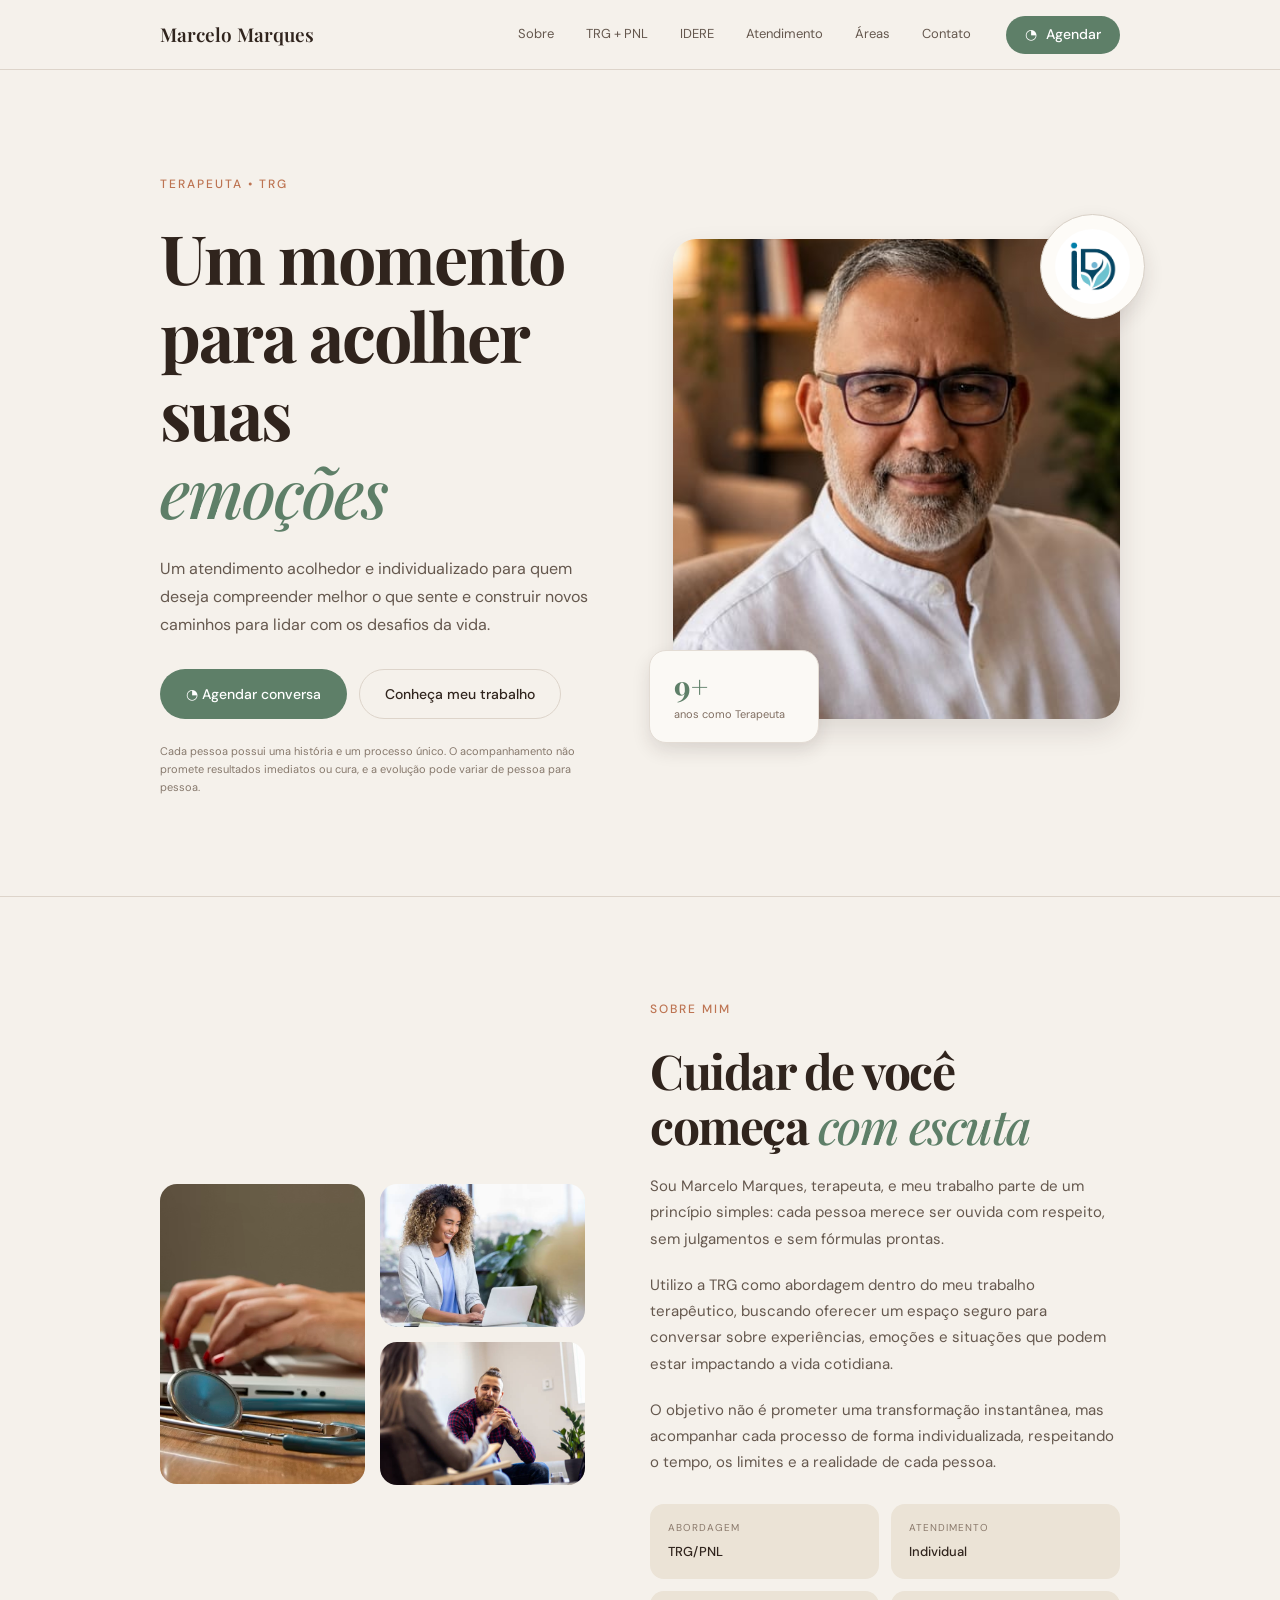
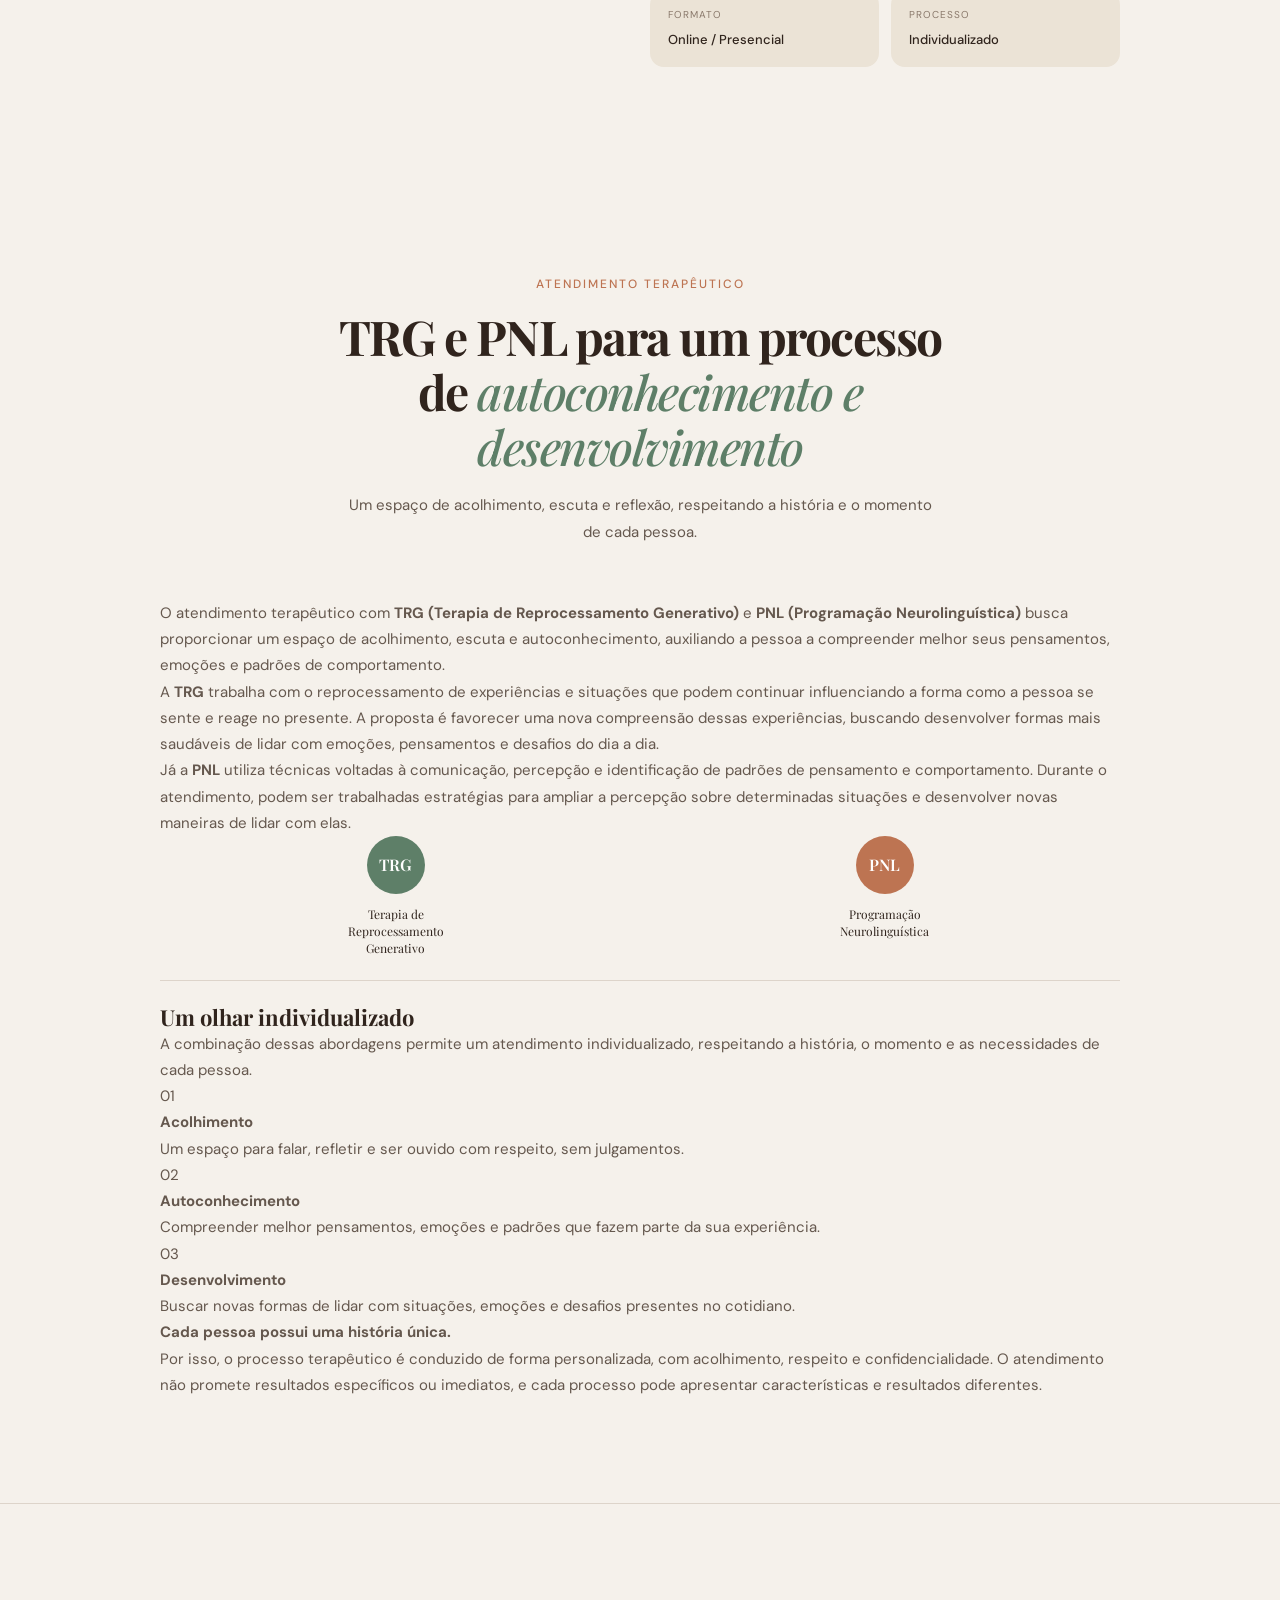
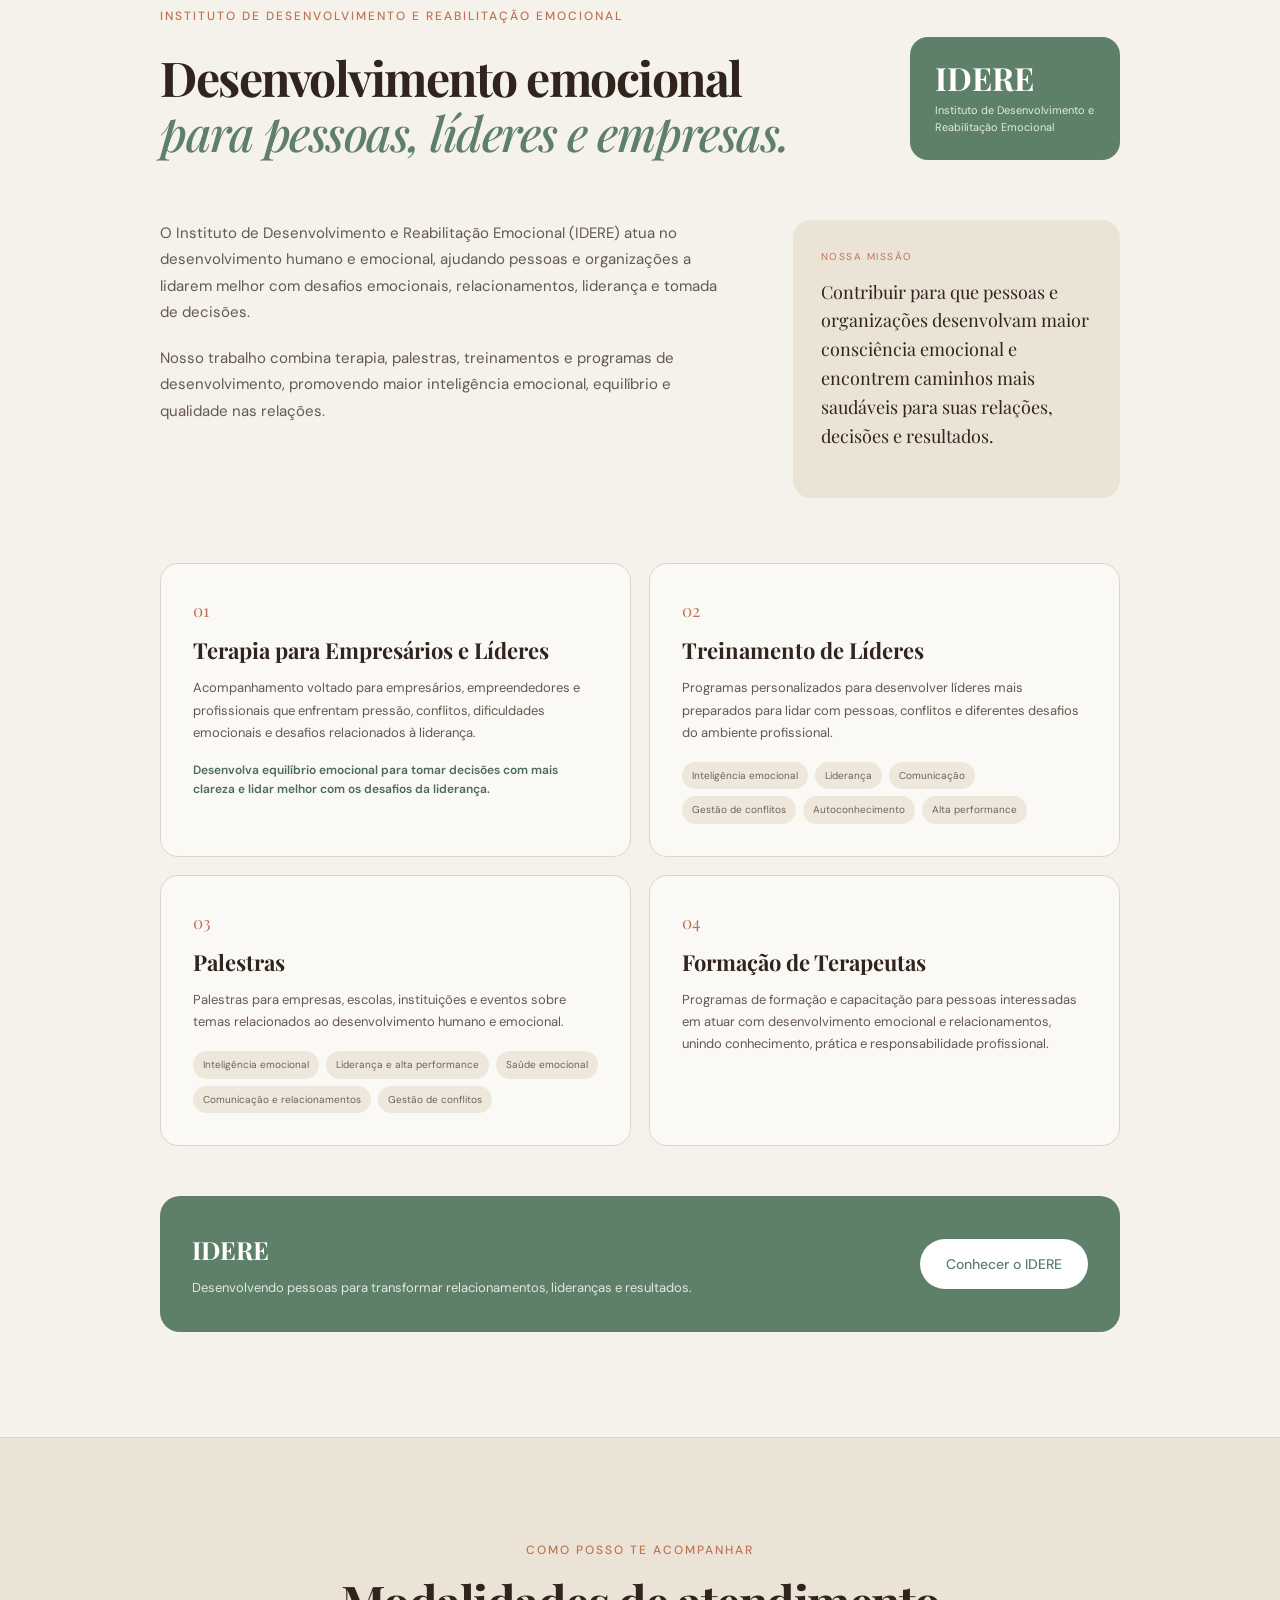
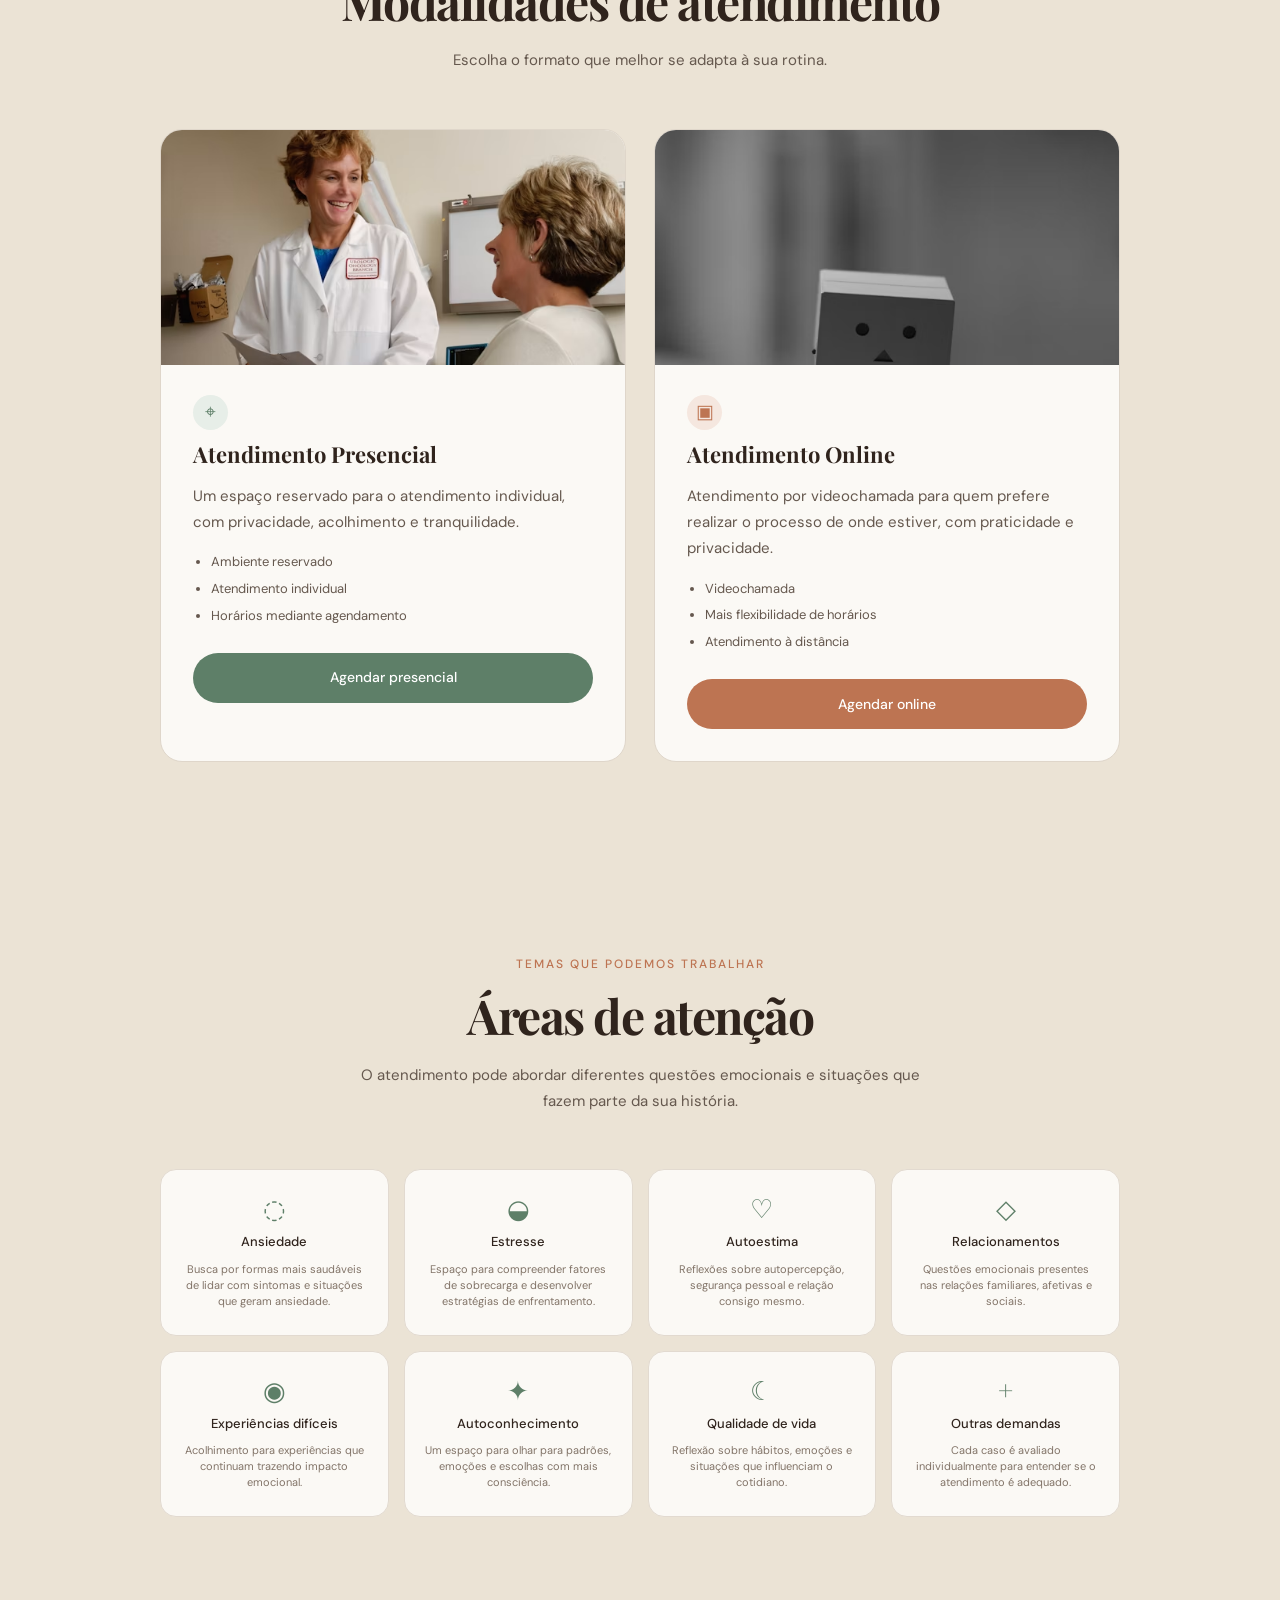
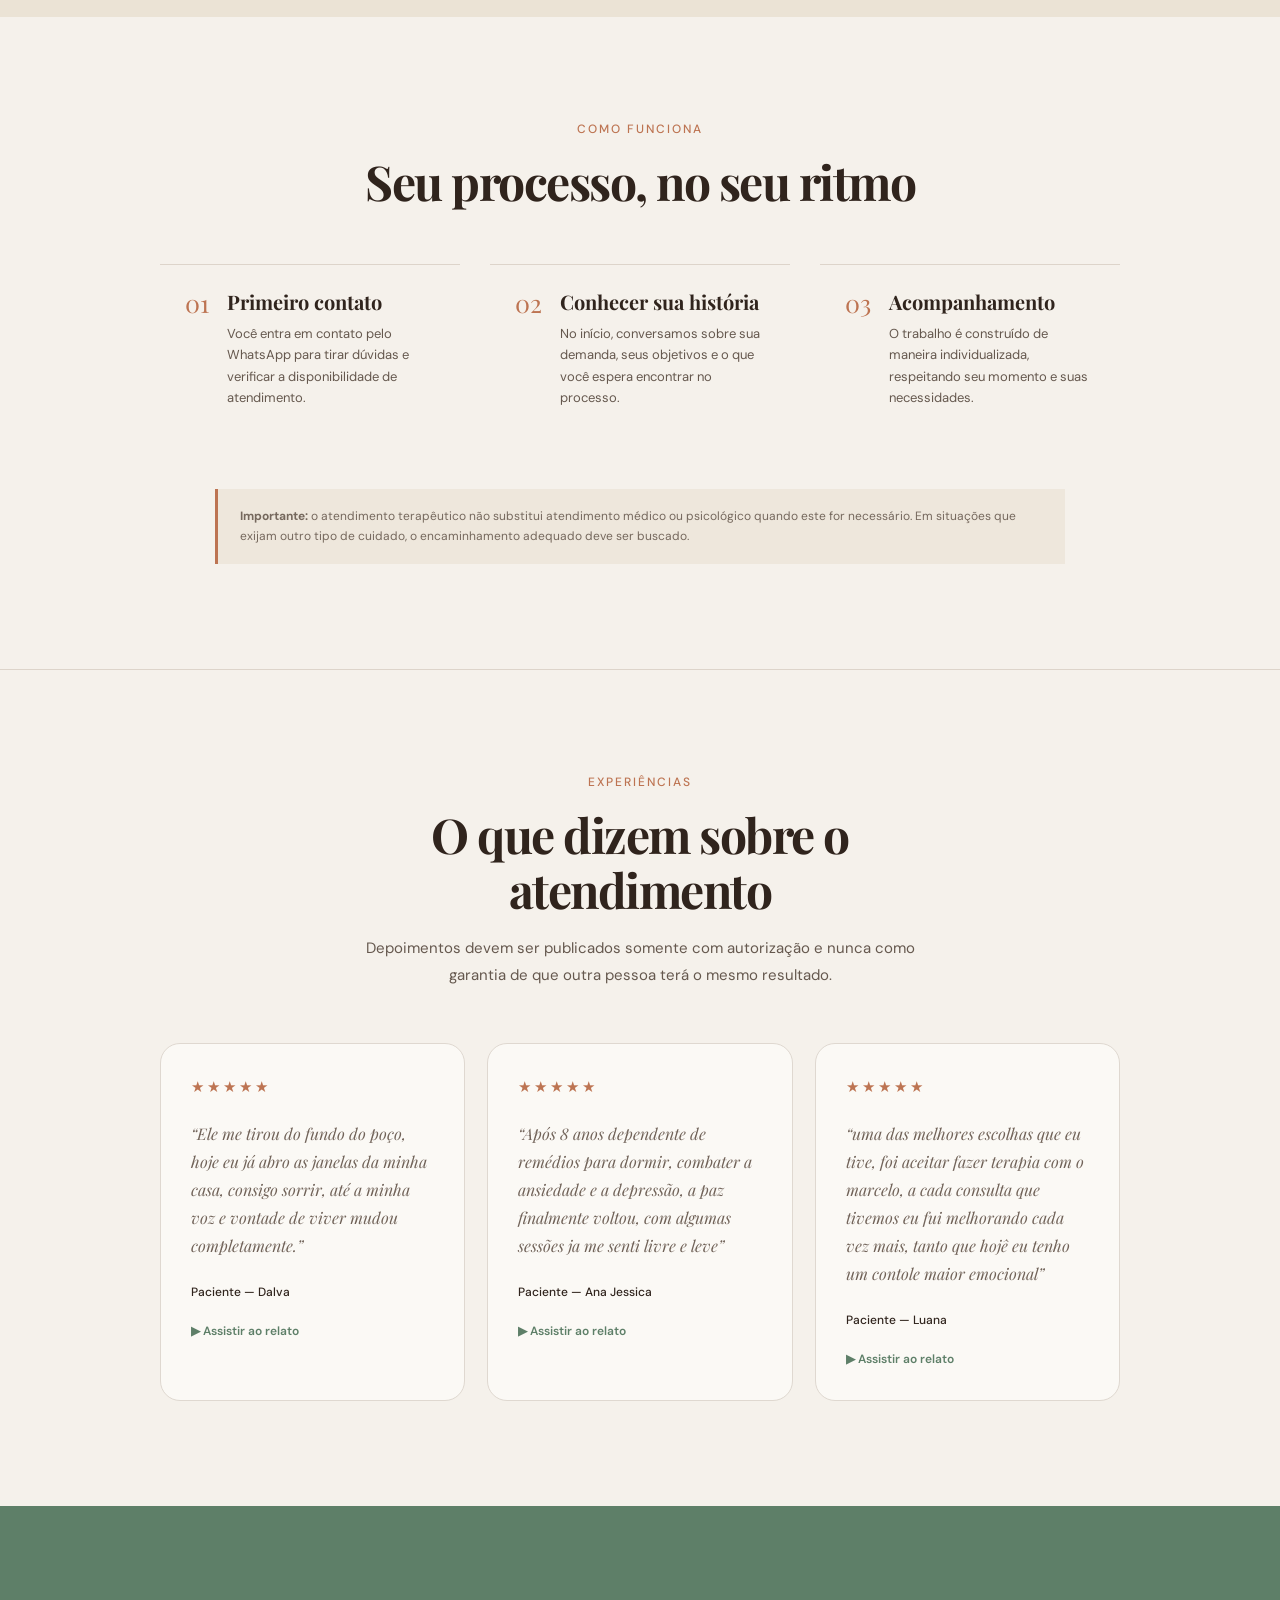
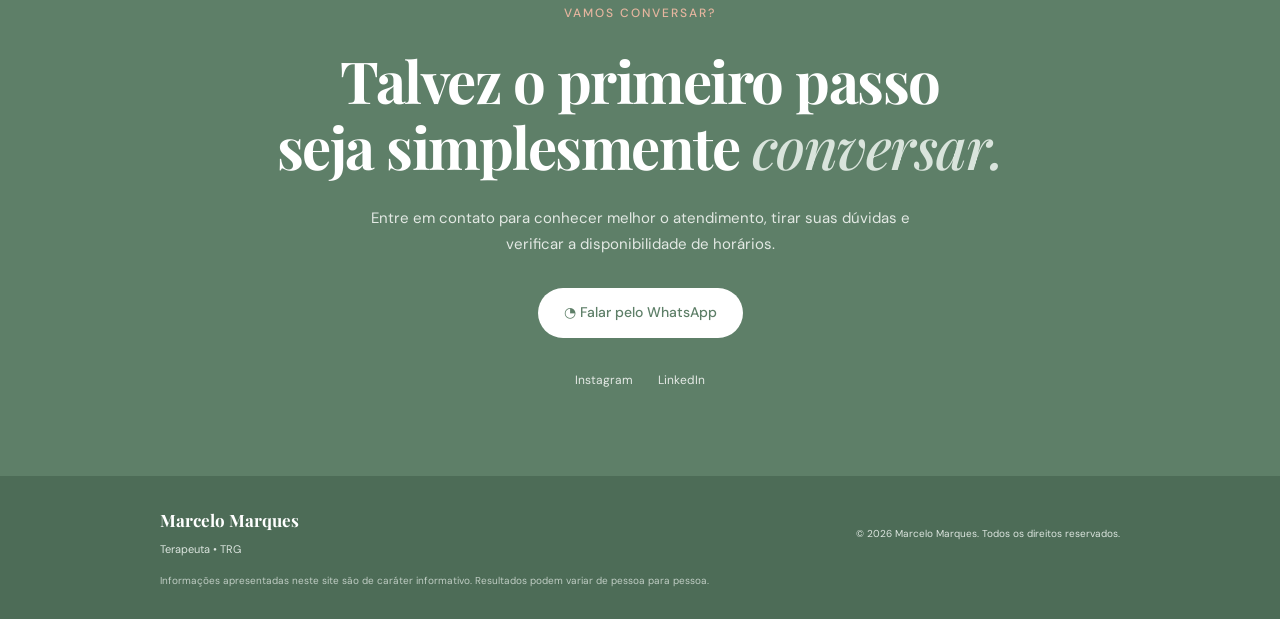
==== commit 77d265c7: "depoiments and TRG/PNL" ====
--- a/index.html
+++ b/index.html
@@ -20,13 +20,14 @@
     <div class="container nav">
       <a href="#inicio" class="logo">Marcelo Marques</a>
 
-          <nav class="menu">
+              <nav class="menu">
       <a href="#sobre">Sobre</a>
+      <a href="#terapia">TRG + PNL</a>
       <a href="#idere">IDERE</a>
       <a href="#atendimento">Atendimento</a>
       <a href="#areas">Áreas</a>
       <a href="#contato">Contato</a>
-        </nav>
+    </nav>
 
       <!-- TROQUE O NÚMERO PELO WHATSAPP DO MARCELO -->
       <a
@@ -149,7 +150,7 @@
           <div class="info-grid">
             <div class="info-box">
               <span>ABORDAGEM</span>
-              <strong>TRG</strong>
+              <strong>TRG/PNL</strong>
             </div>
 
             <div class="info-box">
@@ -171,6 +172,173 @@
 
       </div>
     </section>
+
+    <!-- ==================== ATENDIMENTO TERAPÊUTICO ==================== -->
+
+    <!-- ==================== ATENDIMENTO TERAPÊUTICO ==================== -->
+
+<section class="section therapy" id="terapia">
+
+  <div class="container">
+
+    <div class="section-heading">
+      <p class="eyebrow">ATENDIMENTO TERAPÊUTICO</p>
+
+      <h2>
+        TRG e PNL para um processo de
+        <em>autoconhecimento e desenvolvimento</em>
+      </h2>
+
+      <p>
+        Um espaço de acolhimento, escuta e reflexão, respeitando a história
+        e o momento de cada pessoa.
+      </p>
+    </div>
+
+
+    <div class="therapy-intro">
+
+      <div class="therapy-main-text">
+
+        <p>
+          O atendimento terapêutico com <strong>TRG (Terapia de
+          Reprocessamento Generativo)</strong> e <strong>PNL
+          (Programação Neurolinguística)</strong> busca proporcionar um
+          espaço de acolhimento, escuta e autoconhecimento, auxiliando a
+          pessoa a compreender melhor seus pensamentos, emoções e padrões
+          de comportamento.
+        </p>
+
+        <p>
+          A <strong>TRG</strong> trabalha com o reprocessamento de
+          experiências e situações que podem continuar influenciando a
+          forma como a pessoa se sente e reage no presente. A proposta é
+          favorecer uma nova compreensão dessas experiências, buscando
+          desenvolver formas mais saudáveis de lidar com emoções,
+          pensamentos e desafios do dia a dia.
+        </p>
+
+        <p>
+          Já a <strong>PNL</strong> utiliza técnicas voltadas à comunicação,
+          percepção e identificação de padrões de pensamento e comportamento.
+          Durante o atendimento, podem ser trabalhadas estratégias para
+          ampliar a percepção sobre determinadas situações e desenvolver
+          novas maneiras de lidar com elas.
+        </p>
+
+      </div>
+
+
+          <div class="therapy-highlight">
+
+      <div class="therapy-methods">
+
+        <div class="therapy-method">
+          <div class="therapy-symbol">
+            TRG
+          </div>
+
+          <span>
+            Terapia de<br>
+            Reprocessamento<br>
+            Generativo
+          </span>
+        </div>
+
+
+        <div class="therapy-method">
+          <div class="therapy-symbol pnl-symbol">
+            PNL
+          </div>
+
+          <span>
+            Programação<br>
+            Neurolinguística
+          </span>
+        </div>
+
+      </div>
+
+
+      <div class="therapy-divider"></div>
+
+
+      <h3>
+        Um olhar individualizado
+      </h3>
+
+      <p>
+        A combinação dessas abordagens permite um atendimento
+        individualizado, respeitando a história, o momento e as
+        necessidades de cada pessoa.
+      </p>
+
+    </div>
+
+    </div>
+
+
+    <div class="therapy-bottom">
+
+      <div class="therapy-point">
+        <span>01</span>
+
+        <div>
+          <strong>Acolhimento</strong>
+          <p>
+            Um espaço para falar, refletir e ser ouvido com respeito,
+            sem julgamentos.
+          </p>
+        </div>
+      </div>
+
+
+      <div class="therapy-point">
+        <span>02</span>
+
+        <div>
+          <strong>Autoconhecimento</strong>
+          <p>
+            Compreender melhor pensamentos, emoções e padrões que fazem
+            parte da sua experiência.
+          </p>
+        </div>
+      </div>
+
+
+      <div class="therapy-point">
+        <span>03</span>
+
+        <div>
+          <strong>Desenvolvimento</strong>
+          <p>
+            Buscar novas formas de lidar com situações, emoções e desafios
+            presentes no cotidiano.
+          </p>
+        </div>
+      </div>
+
+    </div>
+
+
+    <div class="therapy-disclaimer">
+
+      <strong>
+        Cada pessoa possui uma história única.
+      </strong>
+
+      <p>
+        Por isso, o processo terapêutico é conduzido de forma personalizada,
+        com acolhimento, respeito e confidencialidade. O atendimento não
+        promete resultados específicos ou imediatos, e cada processo pode
+        apresentar características e resultados diferentes.
+      </p>
+
+    </div>
+
+  </div>
+
+</section>
 
      <!-- ==================== IDERE ==================== -->
       <section class="section idere" id="idere">
@@ -528,56 +696,101 @@
       </div>
     </section>
 
-
-    <!-- ==================== DEPOIMENTOS ==================== -->
-    <section class="section testimonials">
-      <div class="container">
-
-        <div class="section-heading">
-          <p class="eyebrow">EXPERIÊNCIAS</p>
-          <h2>O que dizem sobre o atendimento</h2>
-          <p>
-            Depoimentos devem ser publicados somente com autorização
-            e nunca como garantia de que outra pessoa terá o mesmo resultado.
-          </p>
-        </div>
-
-        <div class="testimonial-grid">
-
-          <!-- SUBSTITUA PELOS DEPOIMENTOS REAIS, COM AUTORIZAÇÃO -->
-          <article class="testimonial">
-            <div class="stars">★★★★★</div>
-            <p>
-              “O atendimento me ajudou a olhar para algumas situações
-              com mais clareza e a perceber mudanças na forma como lido
-              com o meu dia a dia.”
-            </p>
-            <strong>Paciente — nome autorizado</strong>
-          </article>
-
-          <article class="testimonial">
-            <div class="stars">★★★★★</div>
-            <p>
-              “Encontrei um espaço onde consegui falar sobre o que estava
-              sentindo sem me sentir julgado.”
-            </p>
-            <strong>Paciente — nome autorizado</strong>
-          </article>
-
-          <article class="testimonial">
-            <div class="stars">★★★★★</div>
-            <p>
-              “O processo foi construído aos poucos e respeitando o meu
-              momento. Foi importante ter esse espaço de escuta.”
-            </p>
-            <strong>Paciente — nome autorizado</strong>
-          </article>
-
-        </div>
-
-      </div>
-    </section>
-
+<!-- ==================== DEPOIMENTOS ==================== -->
+<section class="section testimonials">
+  <div class="container">
+
+    <div class="section-heading">
+      <p class="eyebrow">EXPERIÊNCIAS</p>
+
+      <h2>O que dizem sobre o atendimento</h2>
+
+      <p>
+        Depoimentos devem ser publicados somente com autorização
+        e nunca como garantia de que outra pessoa terá o mesmo resultado.
+      </p>
+    </div>
+
+
+    <div class="testimonial-grid">
+
+
+      <!-- ==================== DEPOIMENTO 1 ==================== -->
+
+      <a
+        href="https://www.instagram.com/reels/C_TgvdkpT4o/"
+        target="_blank"
+        rel="noopener noreferrer"
+        class="testimonial"
+      >
+
+        <div class="stars">★★★★★</div>
+
+        <p>
+          “Ele me tirou do fundo do poço, hoje eu já abro as janelas da minha casa, consigo sorrir, até a minha voz e vontade de viver mudou completamente.”
+        </p>
+
+        <strong>Paciente — Dalva</strong>
+
+        <span class="watch-testimonial">
+          ▶ Assistir ao relato
+        </span>
+
+      </a>
+
+
+      <!-- ==================== DEPOIMENTO 2 ==================== -->
+
+      <a
+        href="https://www.instagram.com/reels/DJSL-ysxVpa/"
+        target="_blank"
+        rel="noopener noreferrer"
+        class="testimonial"
+      >
+
+        <div class="stars">★★★★★</div>
+
+        <p>
+          “Após 8 anos dependente de remédios para dormir, combater a ansiedade e a depressão, a paz finalmente voltou, com algumas sessões ja me senti livre e leve”
+        </p>
+
+        <strong>Paciente — Ana Jessica</strong>
+
+        <span class="watch-testimonial">
+          ▶ Assistir ao relato
+        </span>
+
+      </a>
+
+
+      <!-- ==================== DEPOIMENTO 3 ==================== -->
+
+      <a
+        href="https://www.instagram.com/reels/CwYIi0Eprb1/"
+        target="_blank"
+        rel="noopener noreferrer"
+        class="testimonial"
+      >
+
+        <div class="stars">★★★★★</div>
+
+        <p>
+          “uma das melhores escolhas que eu tive, foi aceitar fazer terapia com o marcelo, a cada consulta que tivemos eu fui melhorando cada vez mais, tanto que hojê eu tenho um contole maior emocional”
+        </p>
+
+        <strong>Paciente — Luana</strong>
+
+        <span class="watch-testimonial">
+          ▶ Assistir ao relato
+        </span>
+
+      </a>
+
+
+    </div>
+
+  </div>
+</section>
 
     <!-- ==================== CTA ==================== -->
     <section class="cta" id="contato">
--- a/style.css
+++ b/style.css
@@ -1094,3 +1094,119 @@
   object-fit: contain;
   border-radius: 50%;
 }
+/* ---------- MÉTODOS TRG + PNL ---------- */
+
+.therapy-methods {
+  display: grid;
+  grid-template-columns: 1fr 1fr;
+  gap: 18px;
+
+  margin-bottom: 24px;
+}
+
+.therapy-method {
+  display: flex;
+  flex-direction: column;
+  align-items: center;
+
+  text-align: center;
+}
+
+
+/* Bolinhas */
+
+.therapy-symbol {
+  display: flex;
+  align-items: center;
+  justify-content: center;
+
+  width: 58px;
+  height: 58px;
+
+  margin-bottom: 12px;
+
+  border-radius: 50%;
+
+  background: var(--green);
+  color: white;
+
+  font-family: var(--serif);
+  font-size: 16px;
+  font-weight: 600;
+}
+
+
+/* Bolinha PNL */
+
+.therapy-symbol.pnl-symbol {
+  background: var(--orange);
+}
+
+
+/* Nome das abordagens */
+
+.therapy-method span {
+  color: var(--brown);
+
+  font-family: var(--serif);
+  font-size: 12px;
+  line-height: 1.4;
+}
+
+
+/* Linha separando os métodos do texto */
+
+.therapy-divider {
+  width: 100%;
+  height: 1px;
+
+  margin: 5px 0 24px;
+
+  background: var(--line);
+}
+
+/* ==================== DEPOIMENTOS CLICÁVEIS ==================== */
+
+.testimonial {
+  display: block;
+
+  text-decoration: none;
+  color: inherit;
+
+  cursor: pointer;
+
+  transition:
+    transform 0.25s ease,
+    box-shadow 0.25s ease;
+}
+
+
+/* Efeito quando passar o mouse */
+
+.testimonial:hover {
+  transform: translateY(-5px);
+
+  box-shadow:
+    0 12px 30px rgba(0, 0, 0, 0.08);
+}
+
+
+/* Indicador de vídeo */
+
+.watch-testimonial {
+  display: block;
+
+  margin-top: 18px;
+
+  color: var(--green);
+
+  font-size: 12px;
+  font-weight: 600;
+
+  transition: color 0.2s ease;
+}
+
+
+.testimonial:hover .watch-testimonial {
+  color: var(--orange);
+}
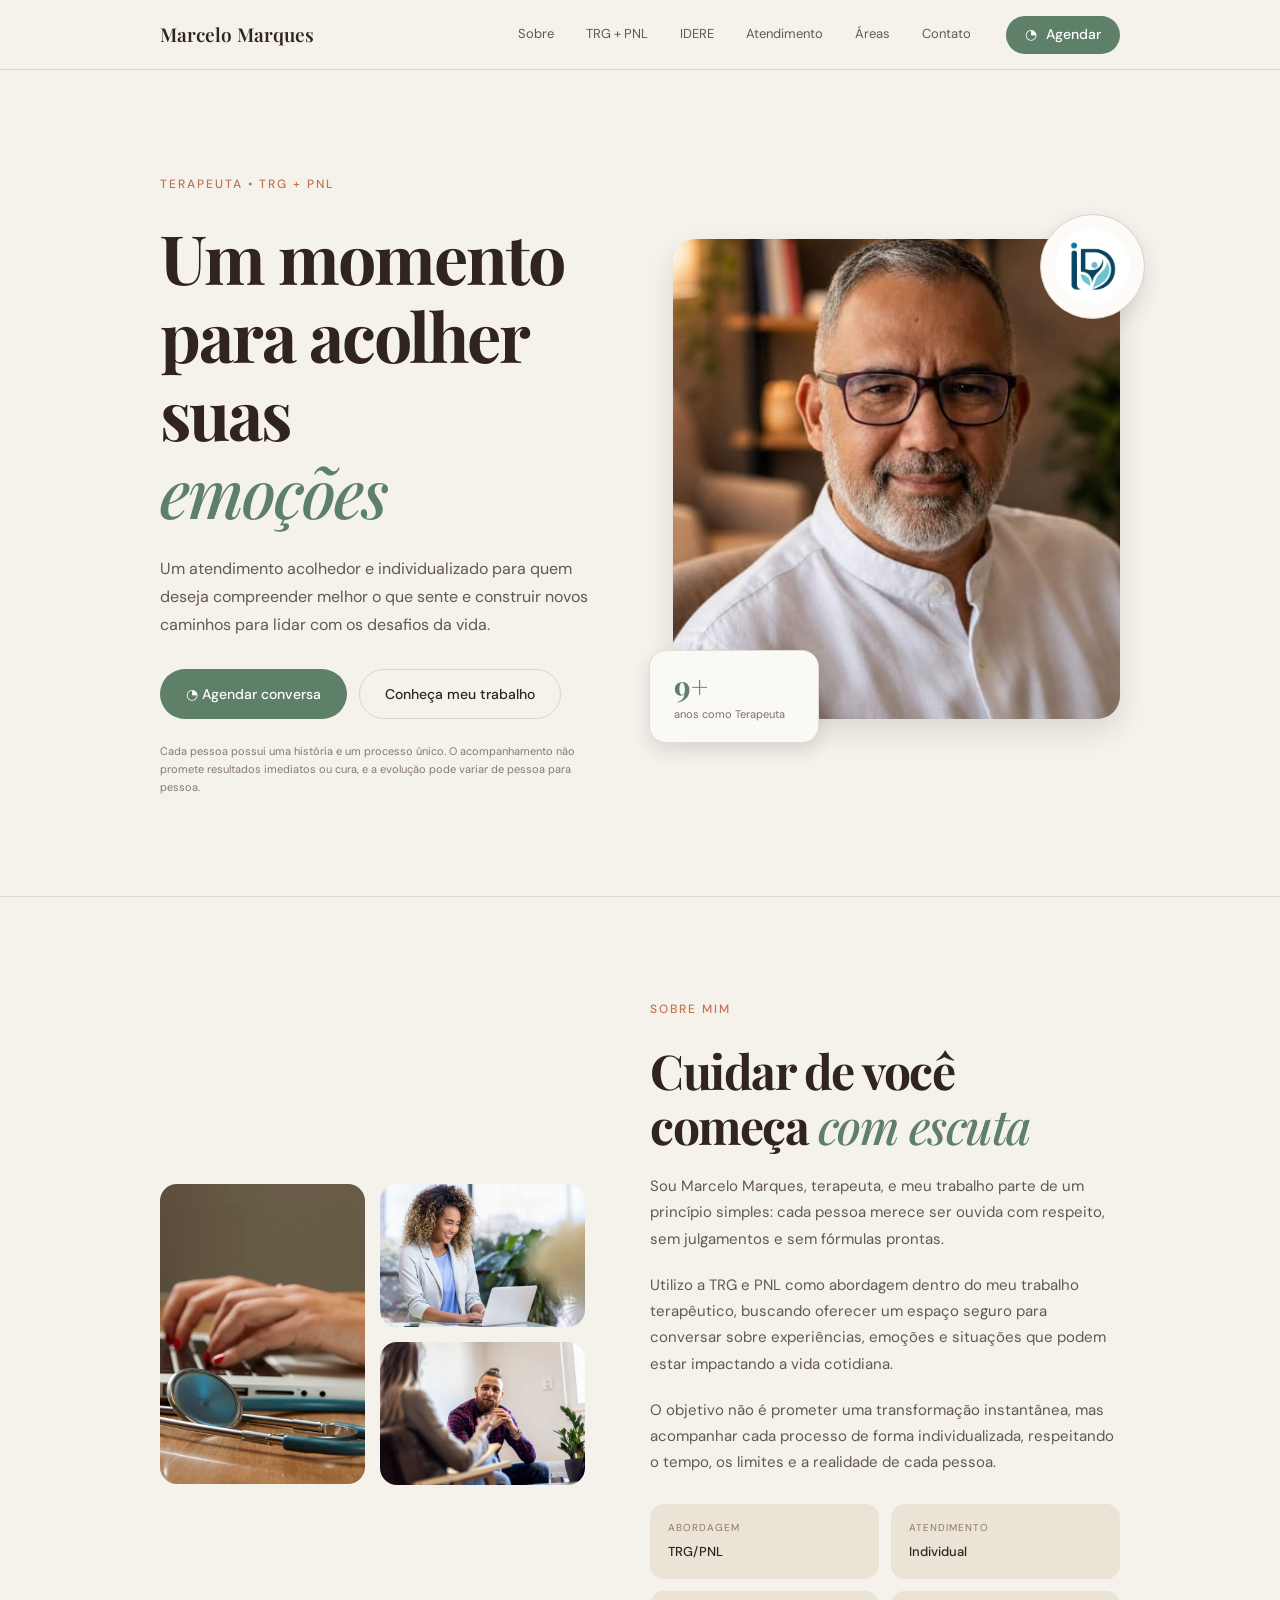
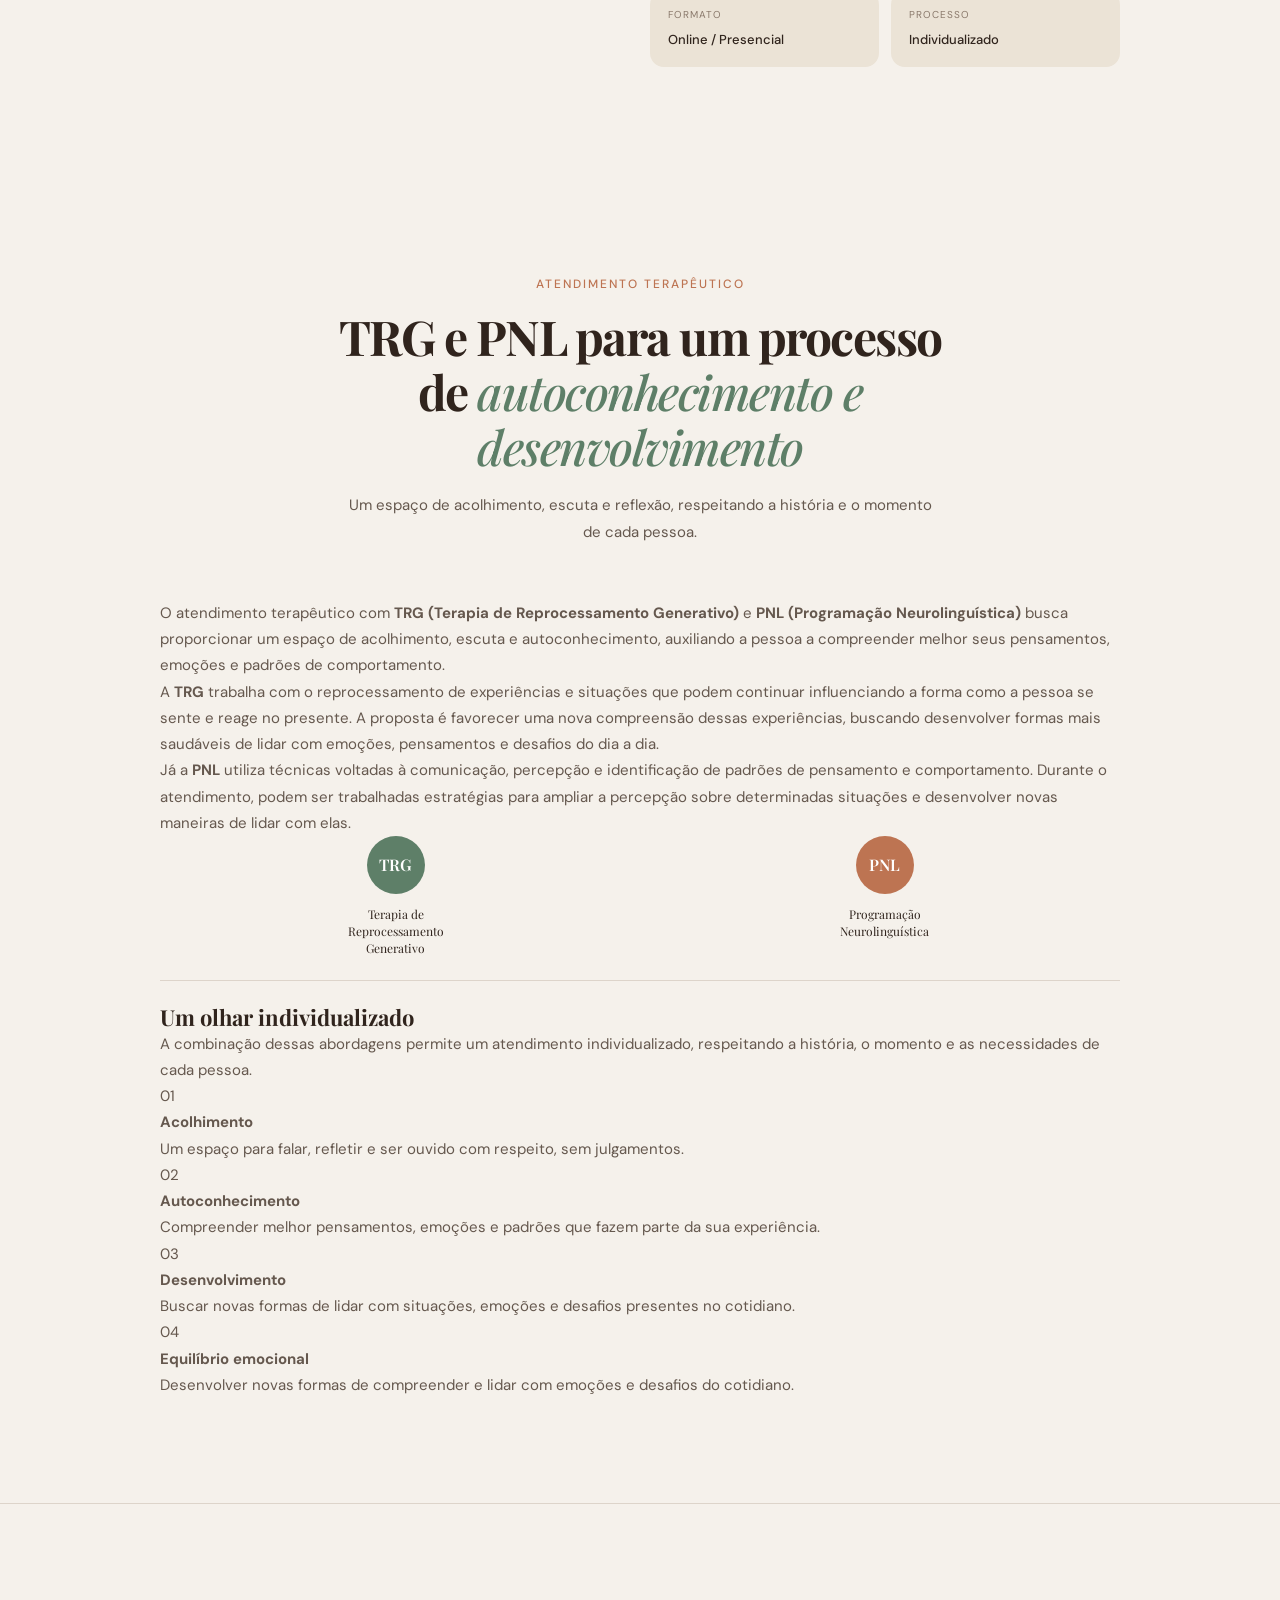
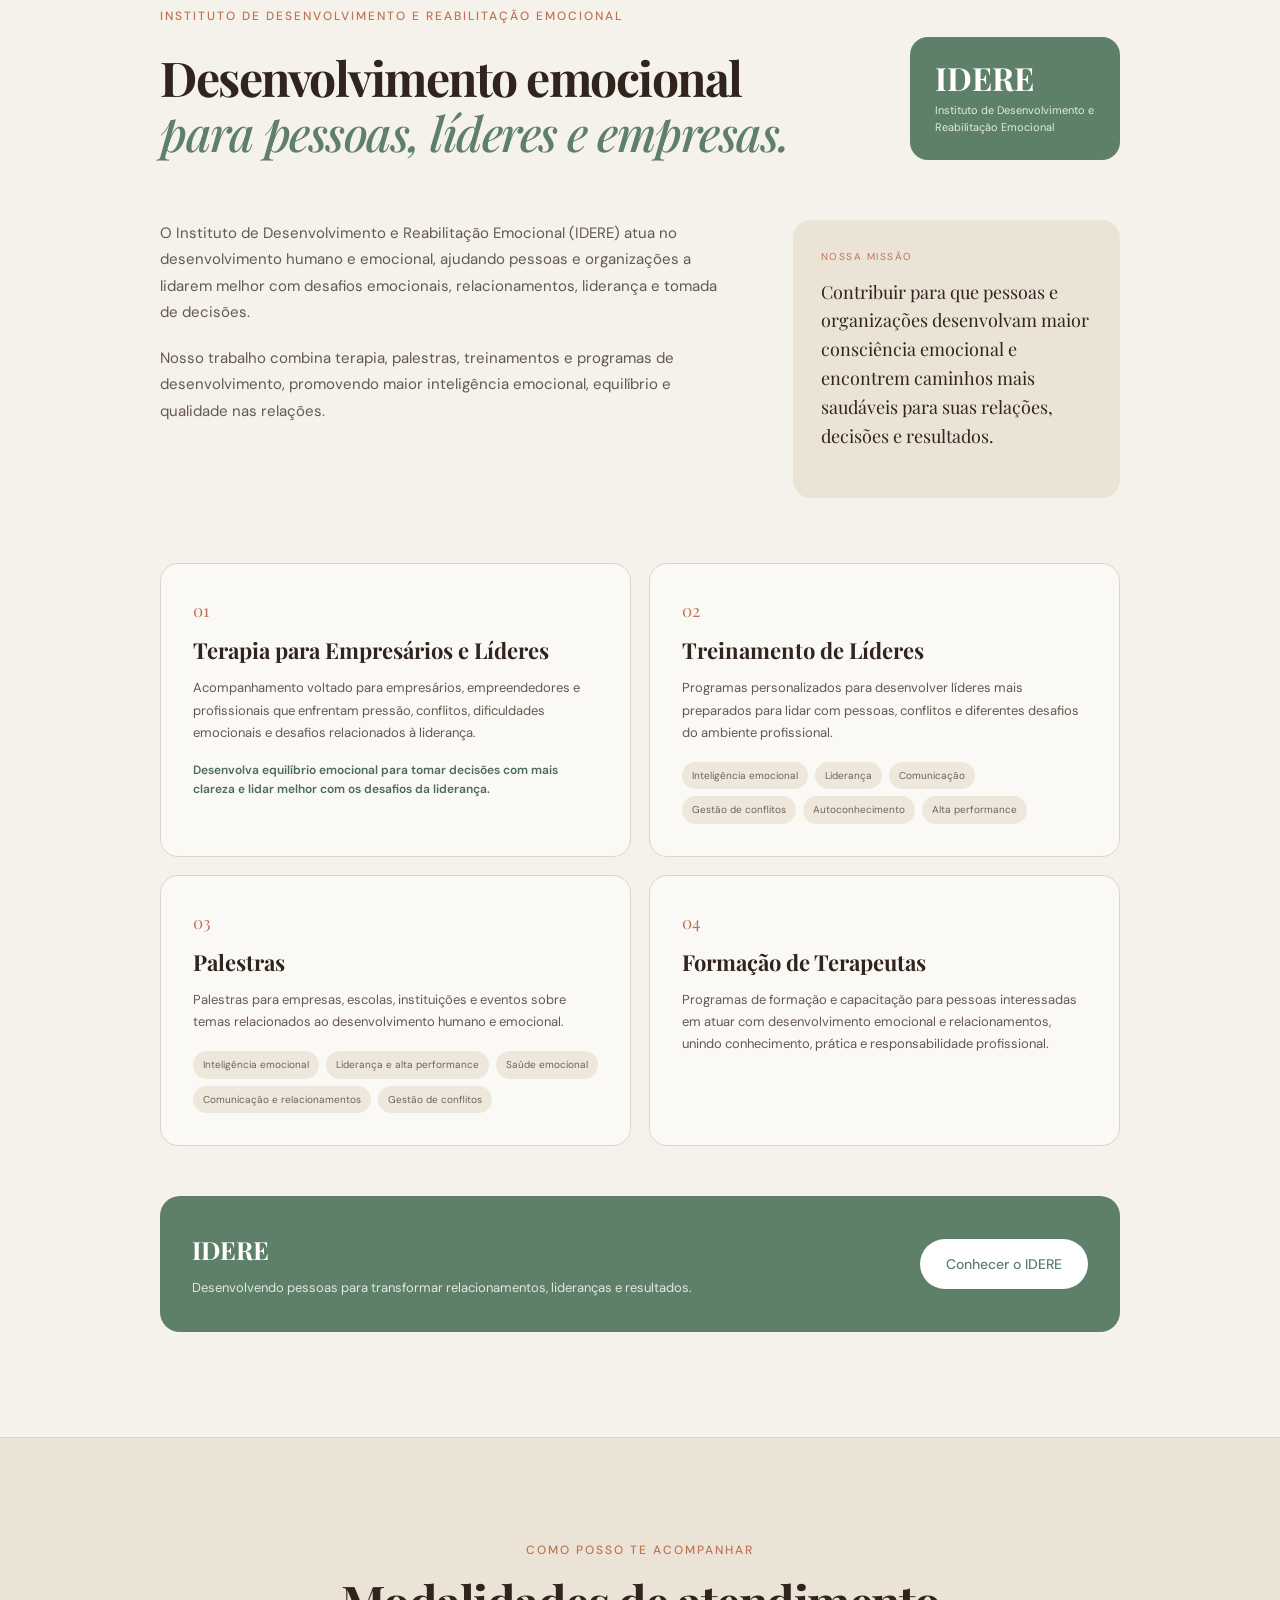
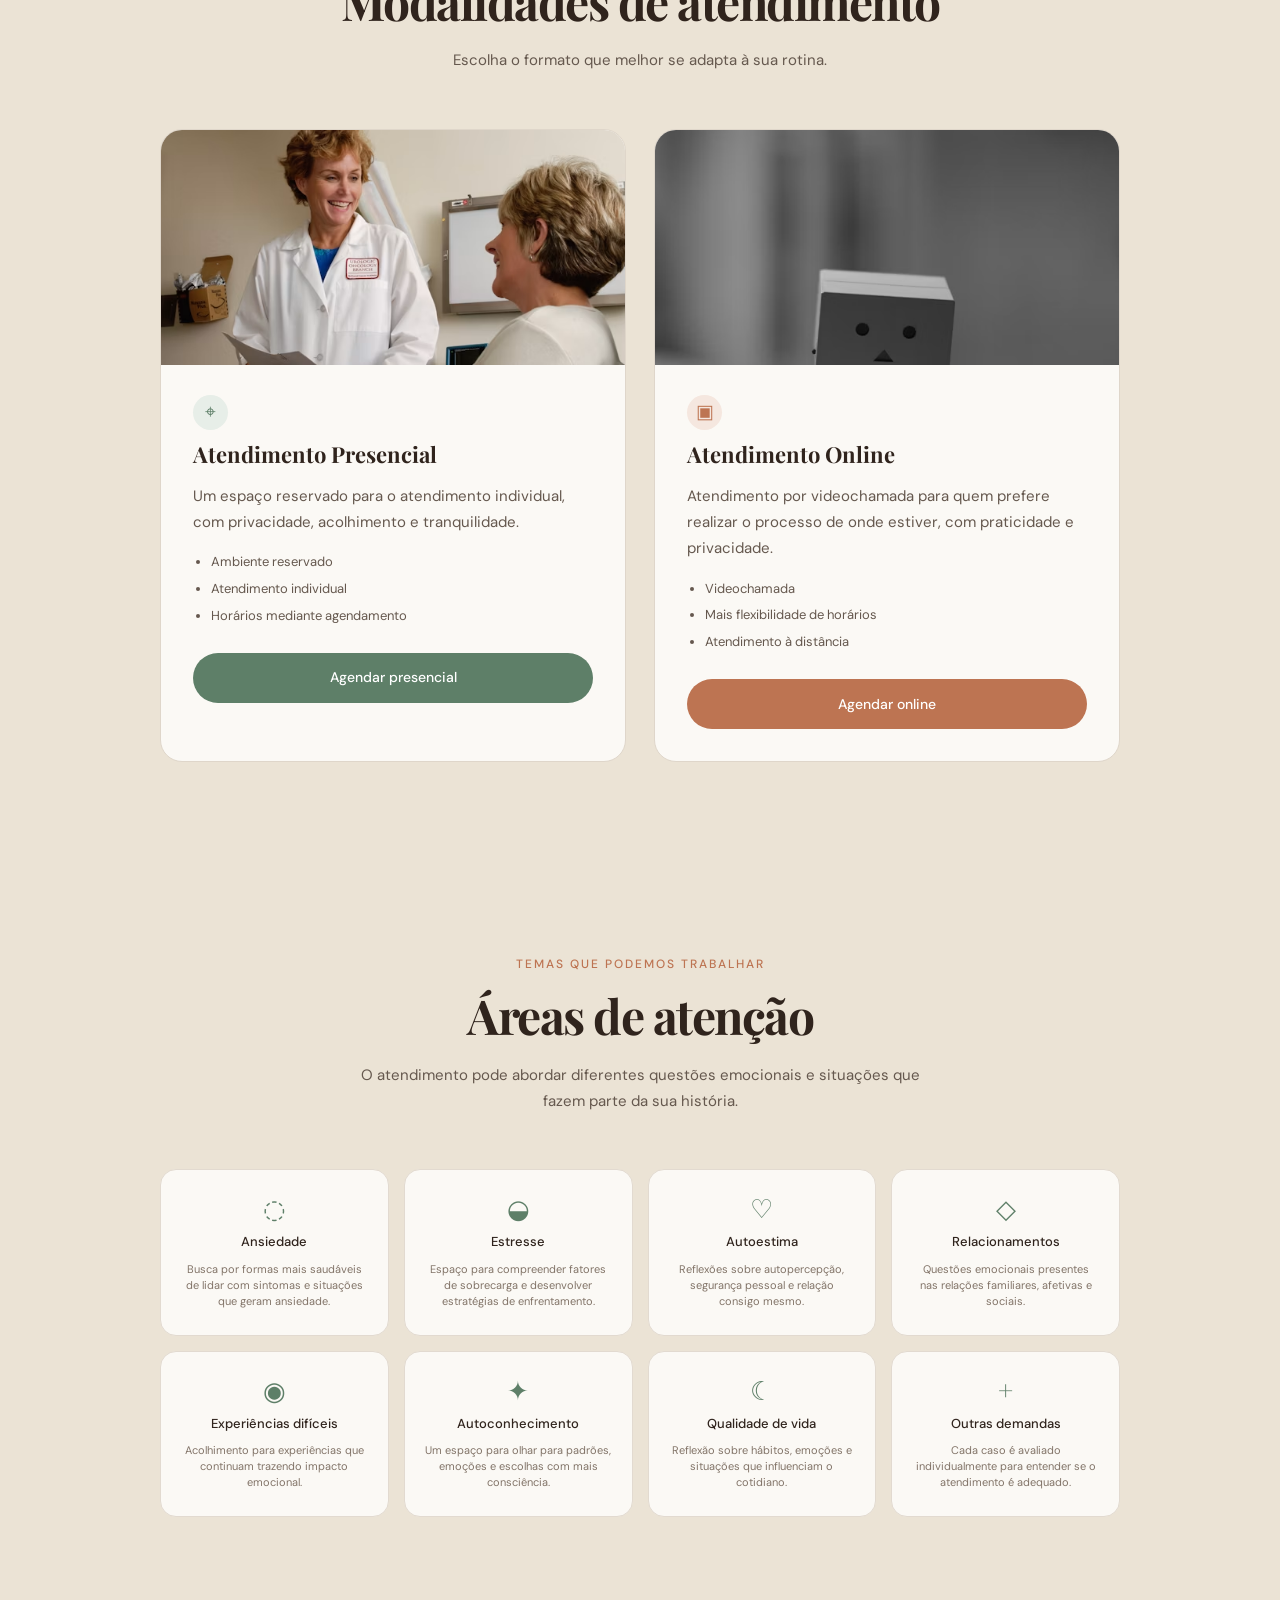
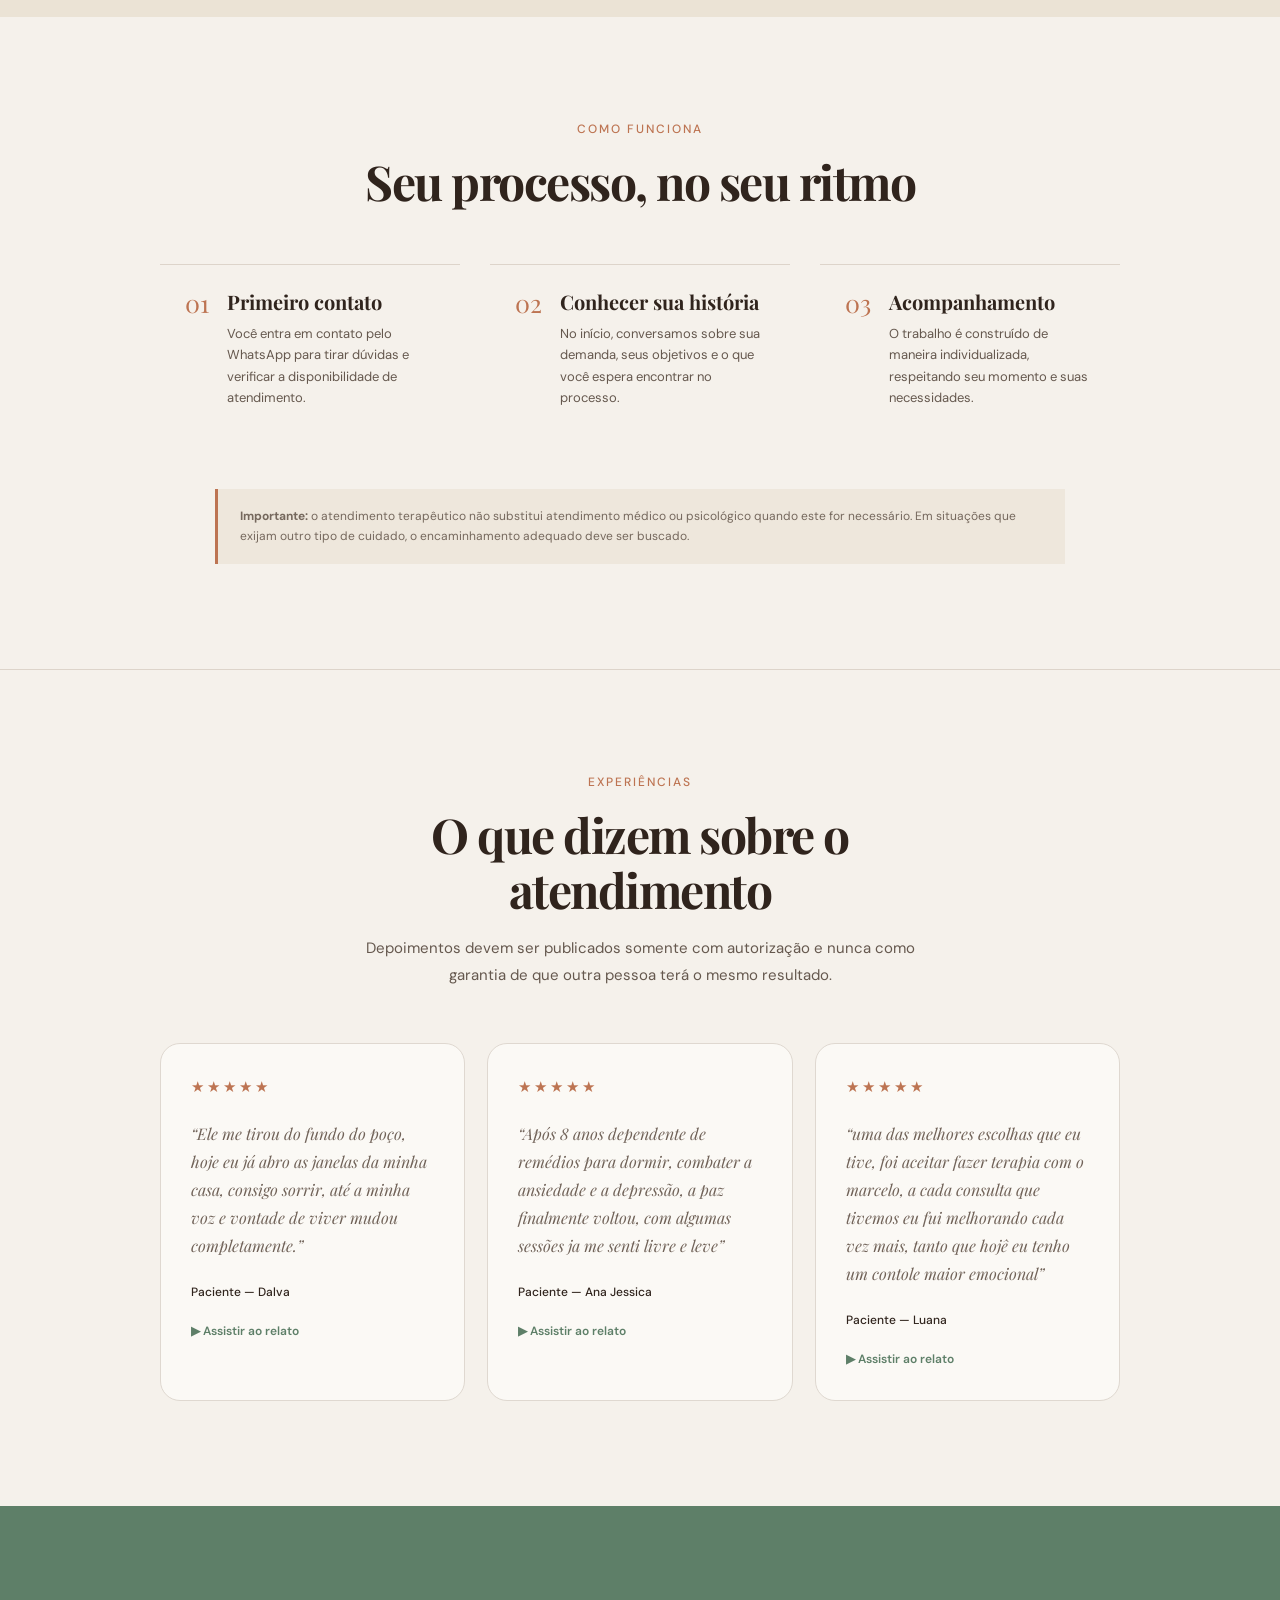
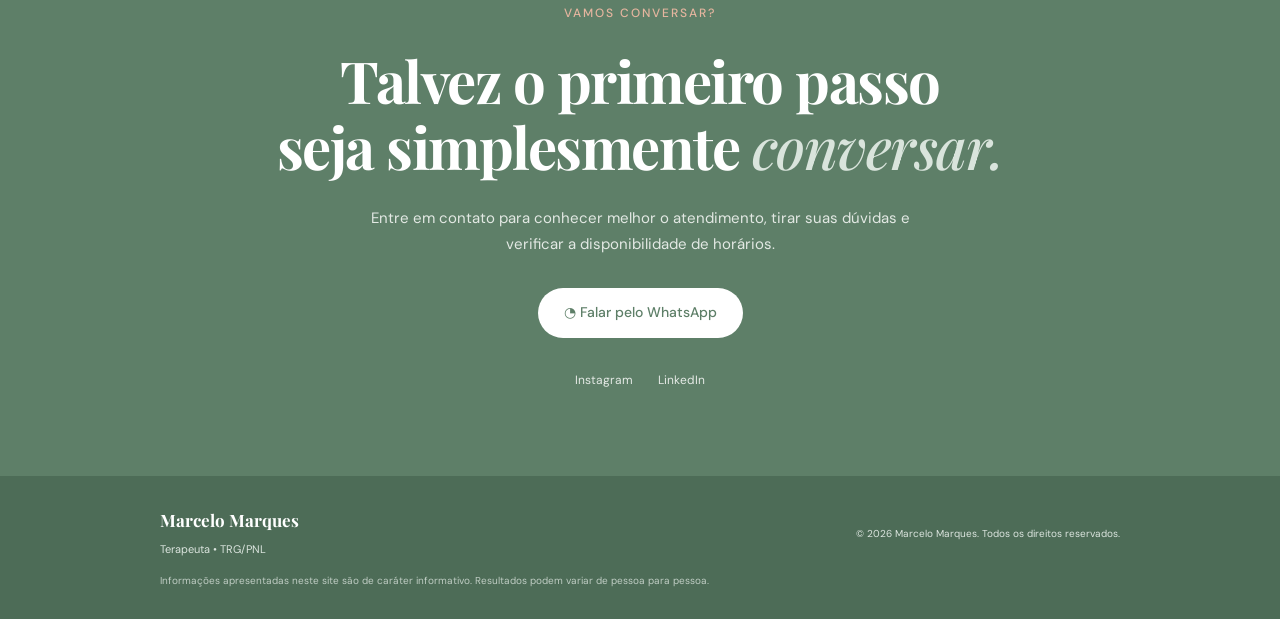
==== commit 0ca026e6: "concerto de problemas textuais" ====
--- a/index.html
+++ b/index.html
@@ -3,7 +3,7 @@
 <head>
   <meta charset="UTF-8">
   <meta name="viewport" content="width=device-width, initial-scale=1.0">
-  <meta name="description" content="Marcelo Marques — atendimento terapêutico com TRG, acolhimento e escuta individualizada.">
+  <meta name="description" content="Marcelo Marques — atendimento terapêutico com TRG e PNL, acolhimento e escuta individualizada.">
   <title>Marcelo Marques | Terapeuta</title>
   <link rel="shortcut icon" href="imagens/faviconfolha.png" type="image/x-icon">
   <link rel="preconnect" href="https://fonts.googleapis.com">
@@ -49,7 +49,7 @@
       <div class="container hero-grid">
 
         <div class="hero-content">
-          <p class="eyebrow">TERAPEUTA • TRG</p>
+          <p class="eyebrow">TERAPEUTA • TRG + PNL</p>
 
           <h1>
             Um momento para acolher suas
@@ -135,7 +135,7 @@
           </p>
 
           <p>
-            Utilizo a TRG como abordagem dentro do meu trabalho terapêutico,
+            Utilizo a TRG e PNL como abordagem dentro do meu trabalho terapêutico,
             buscando oferecer um espaço seguro para conversar sobre
             experiências, emoções e situações que podem estar impactando
             a vida cotidiana.
@@ -321,19 +321,13 @@
     </div>
 
 
-    <div class="therapy-disclaimer">
-
-      <strong>
-        Cada pessoa possui uma história única.
-      </strong>
-
-      <p>
-        Por isso, o processo terapêutico é conduzido de forma personalizada,
-        com acolhimento, respeito e confidencialidade. O atendimento não
-        promete resultados específicos ou imediatos, e cada processo pode
-        apresentar características e resultados diferentes.
-      </p>
-
+    <div class="feature">
+  <span class="feature-number">04</span><br>
+  <strong>Equilíbrio emocional</strong>
+  <p>
+    Desenvolver novas formas de compreender e lidar com emoções e desafios do cotidiano.
+  </p>
+</div>
     </div>
 
   </div>
@@ -836,7 +830,7 @@
     <div class="container footer-content">
       <div>
         <strong>Marcelo Marques</strong>
-        <span>Terapeuta • TRG</span>
+        <span>Terapeuta • TRG/PNL</span>
       </div>
 
       <p>
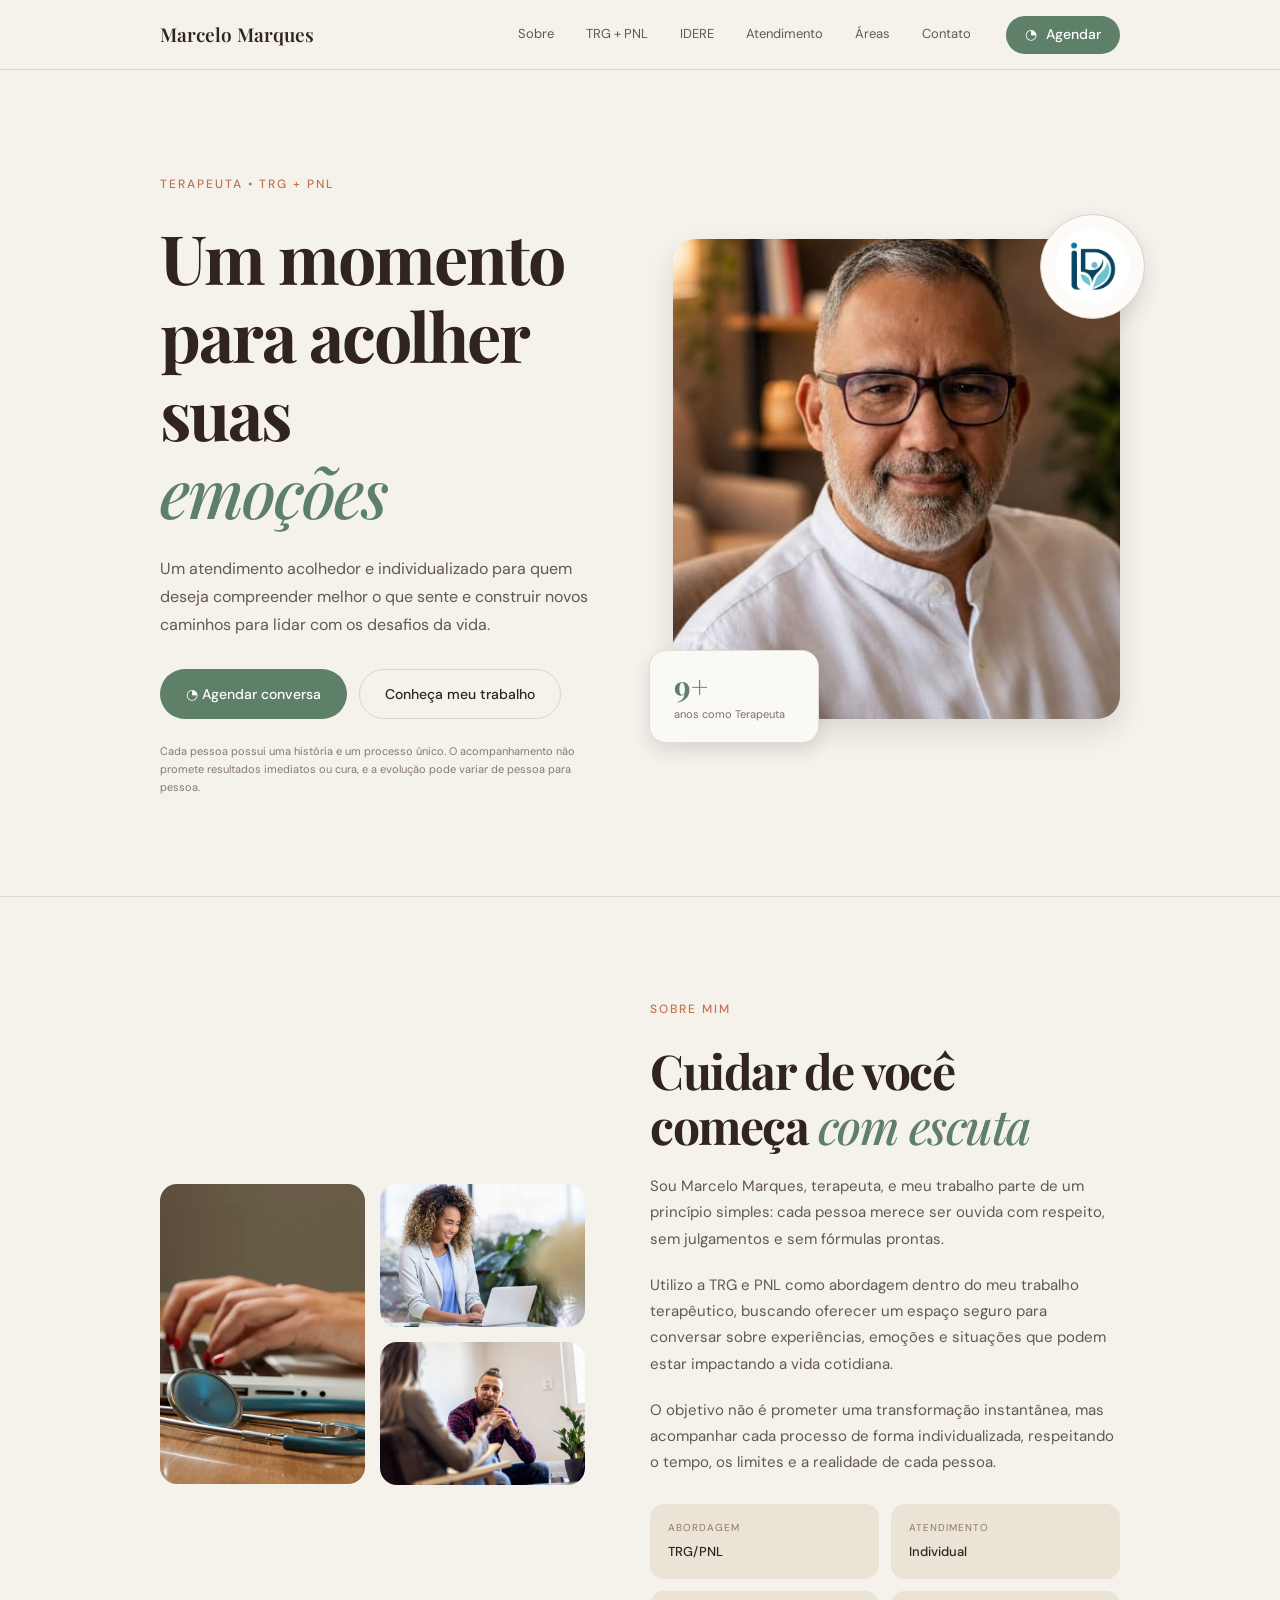
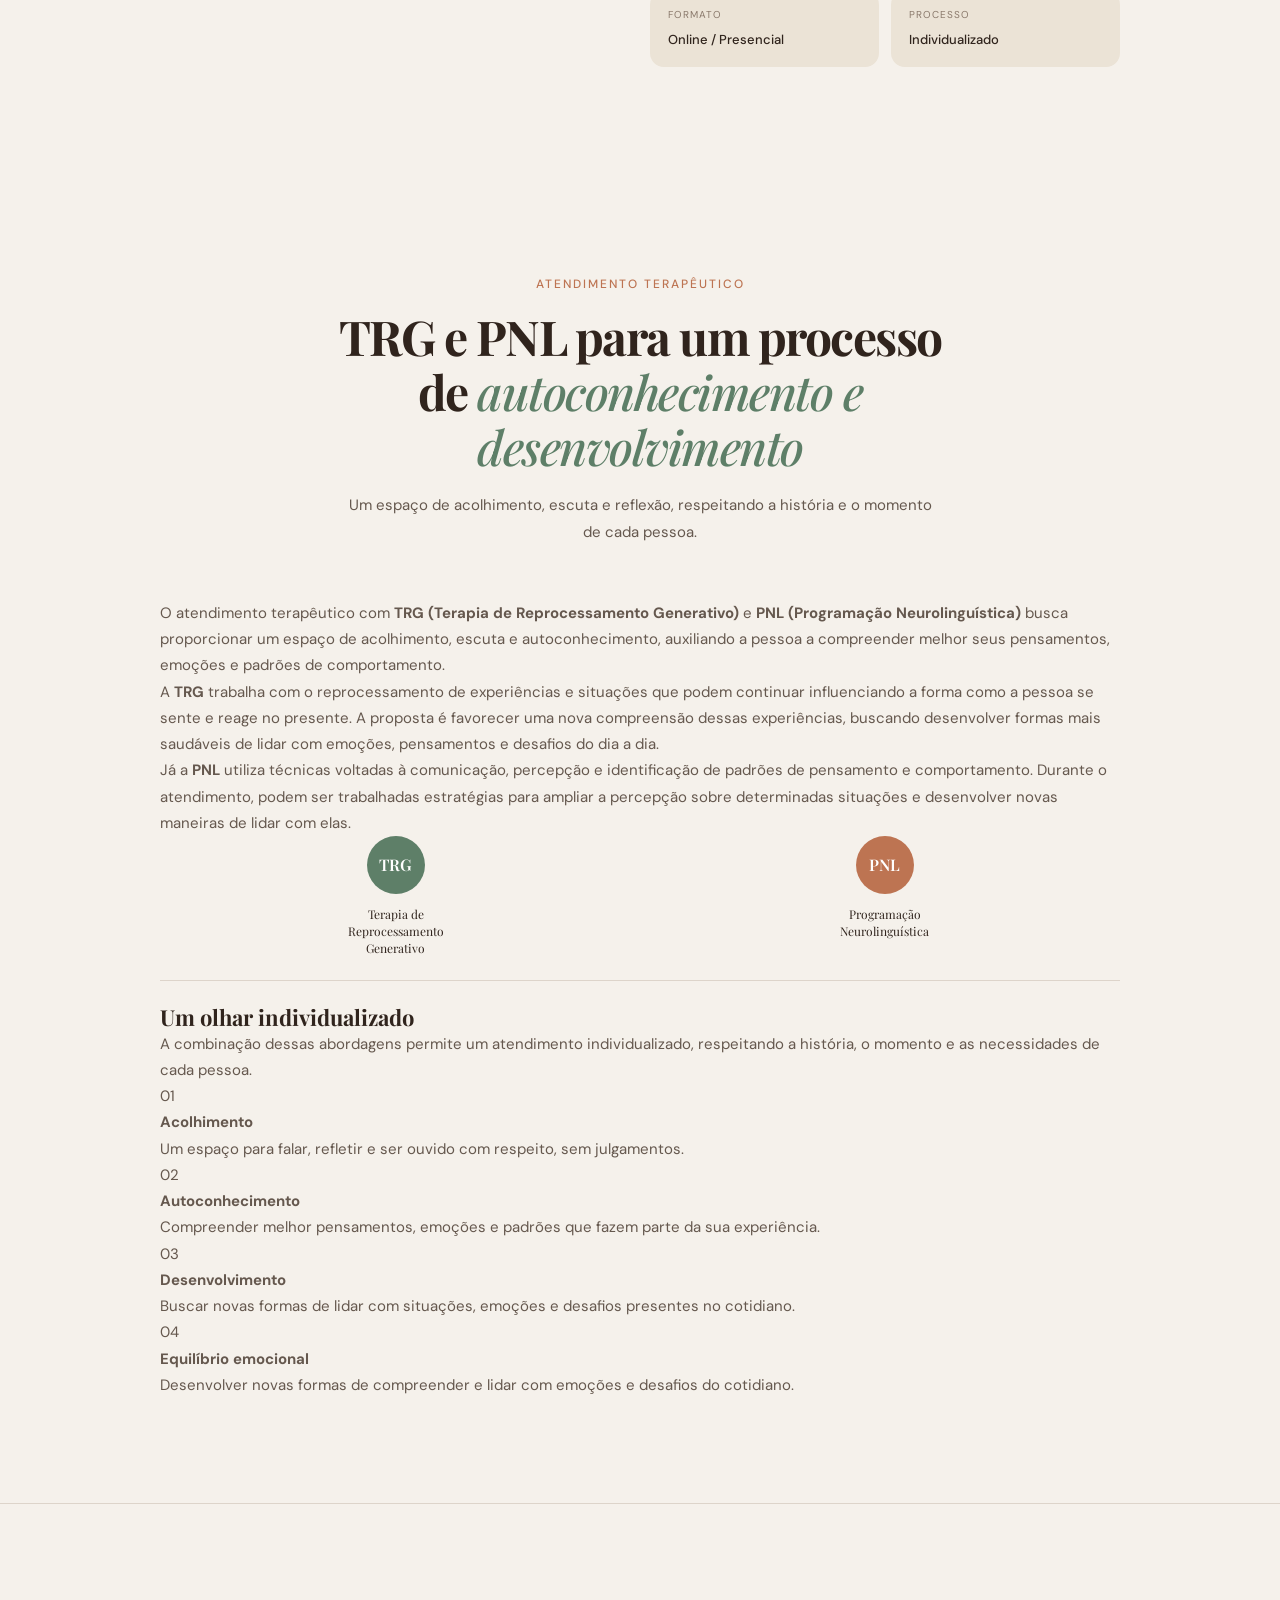
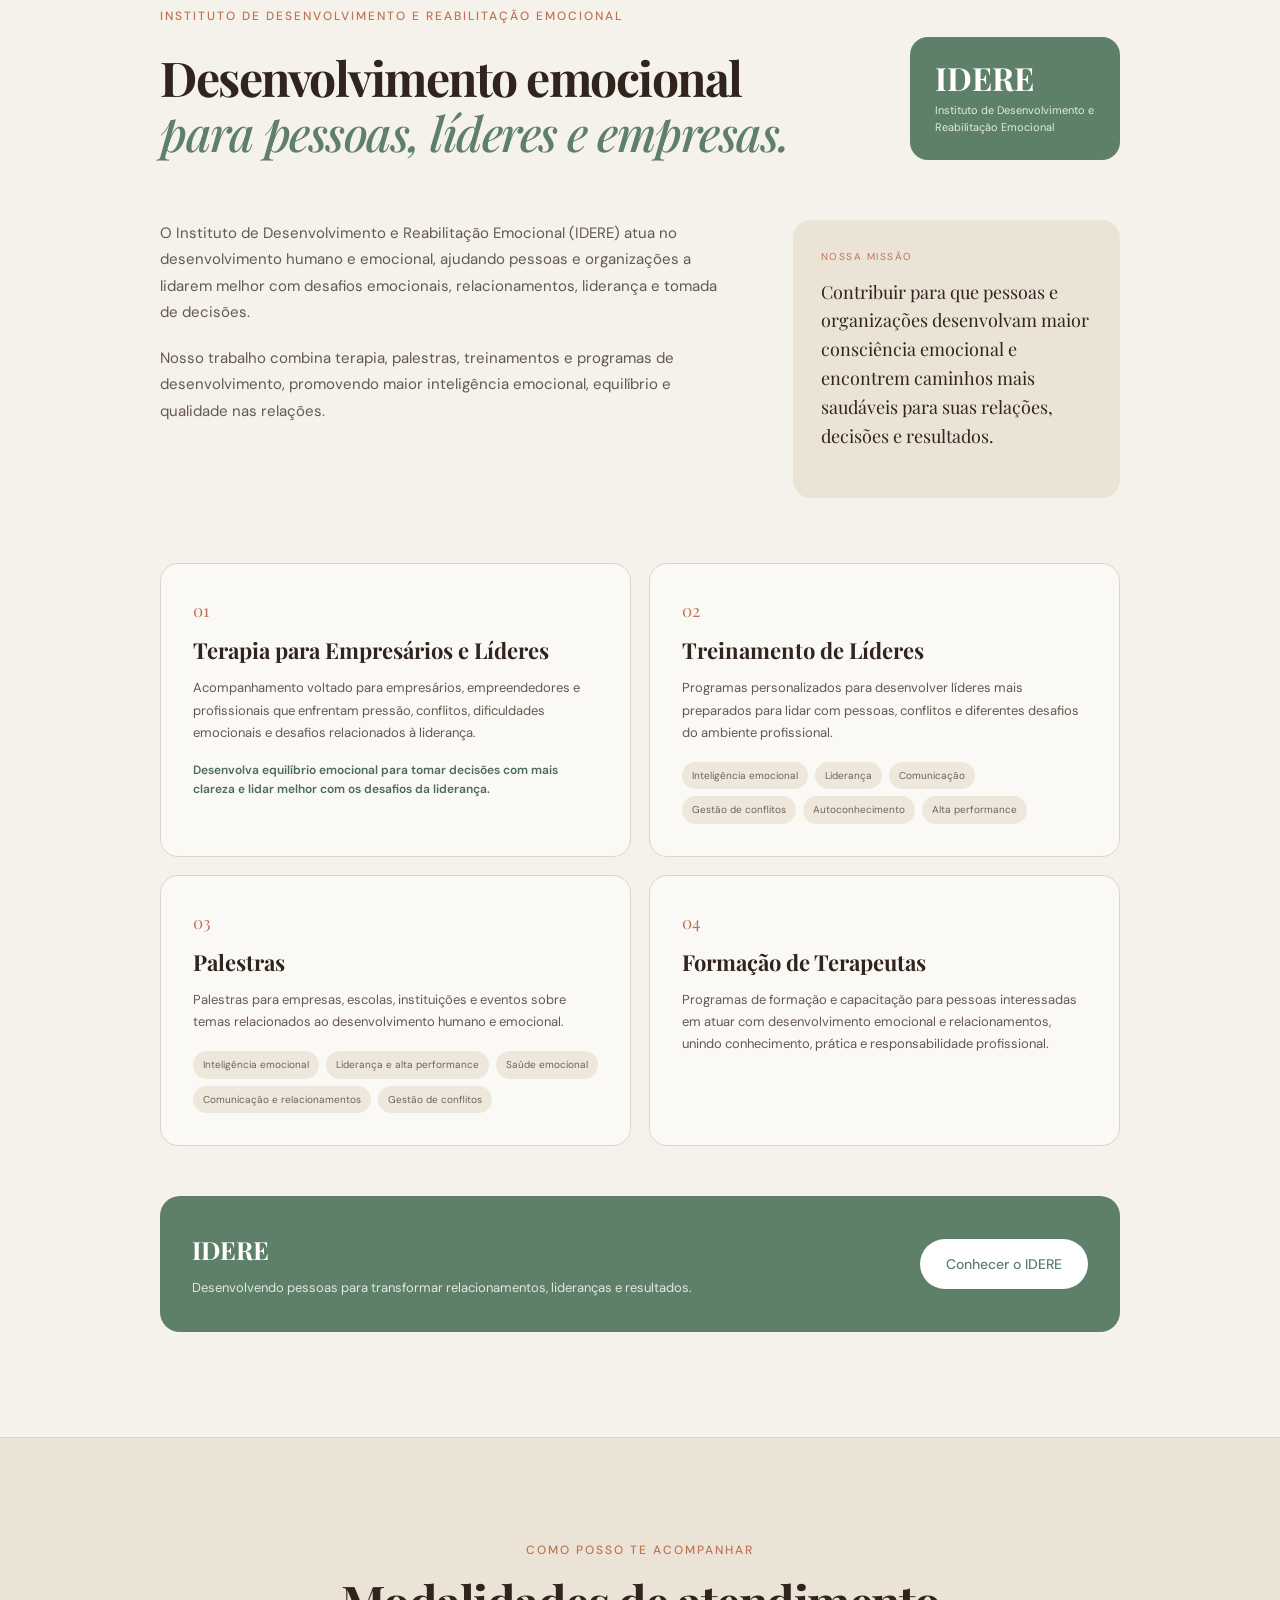
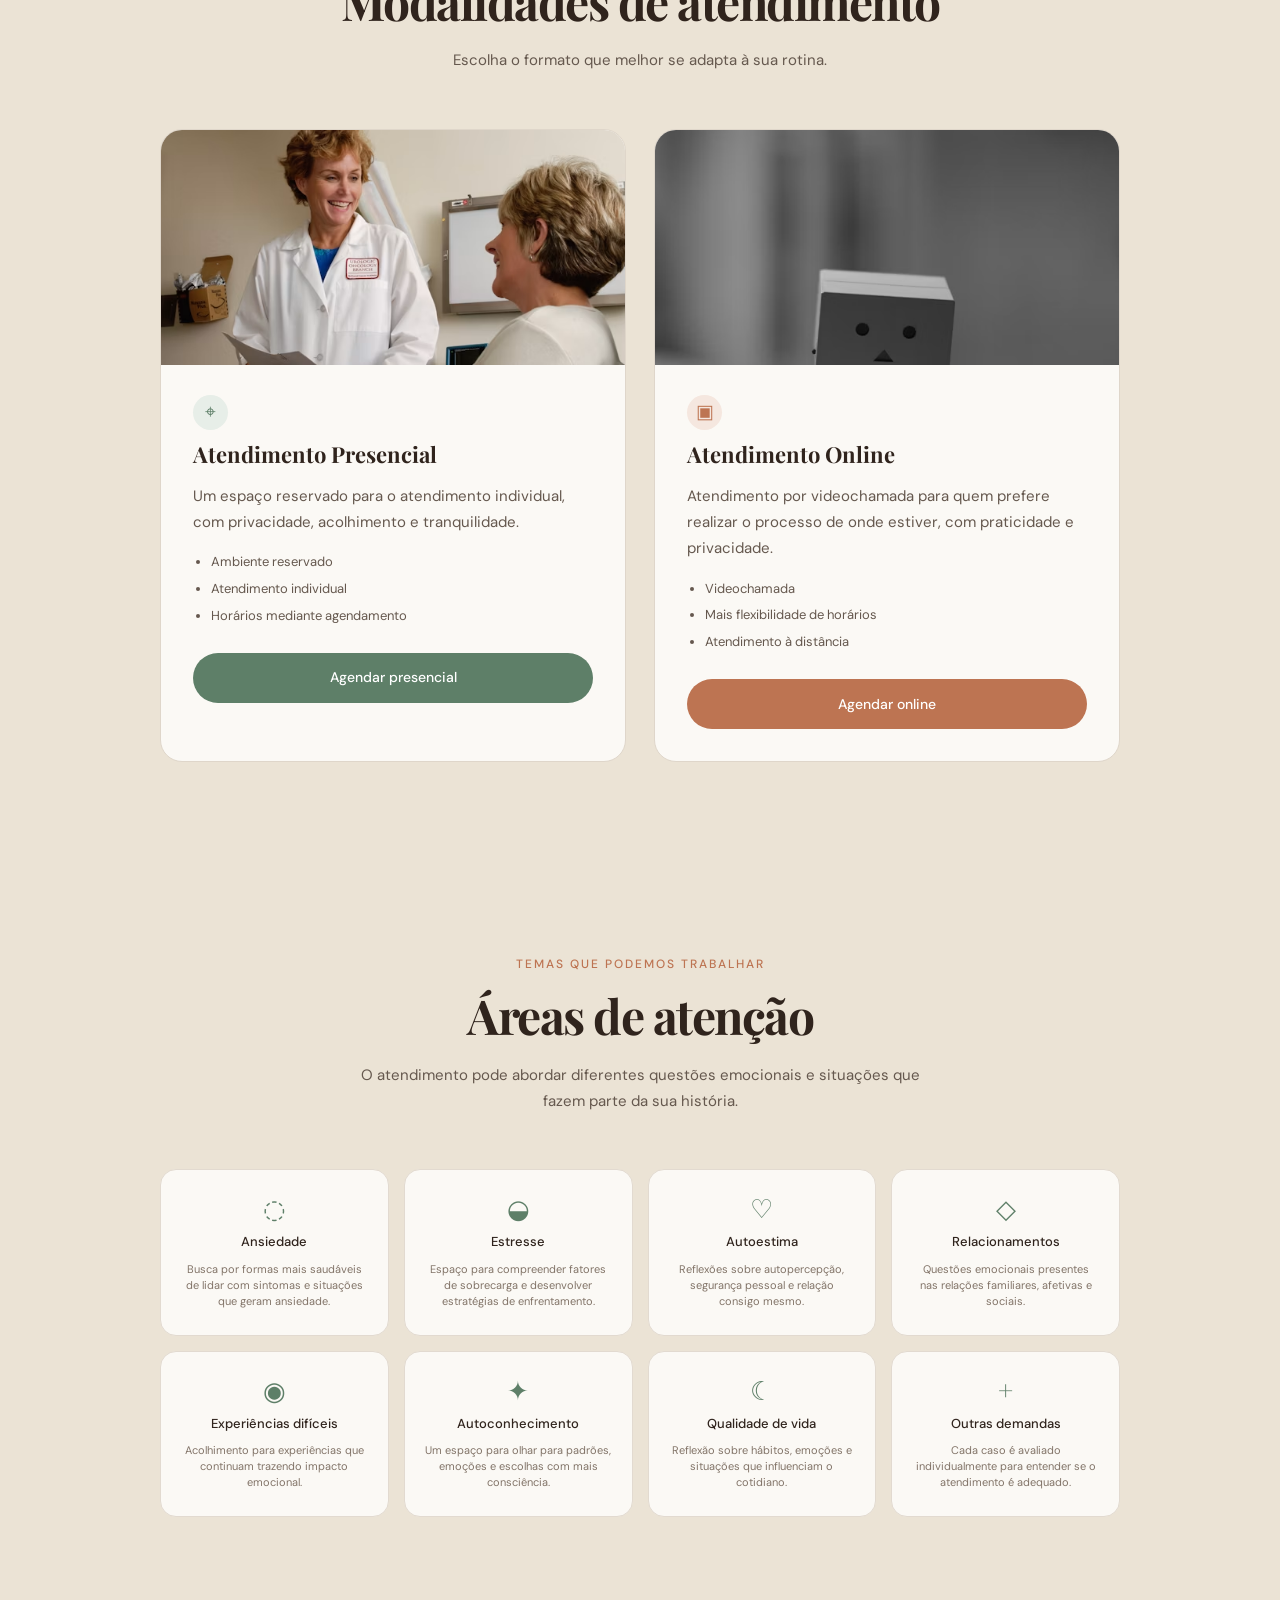
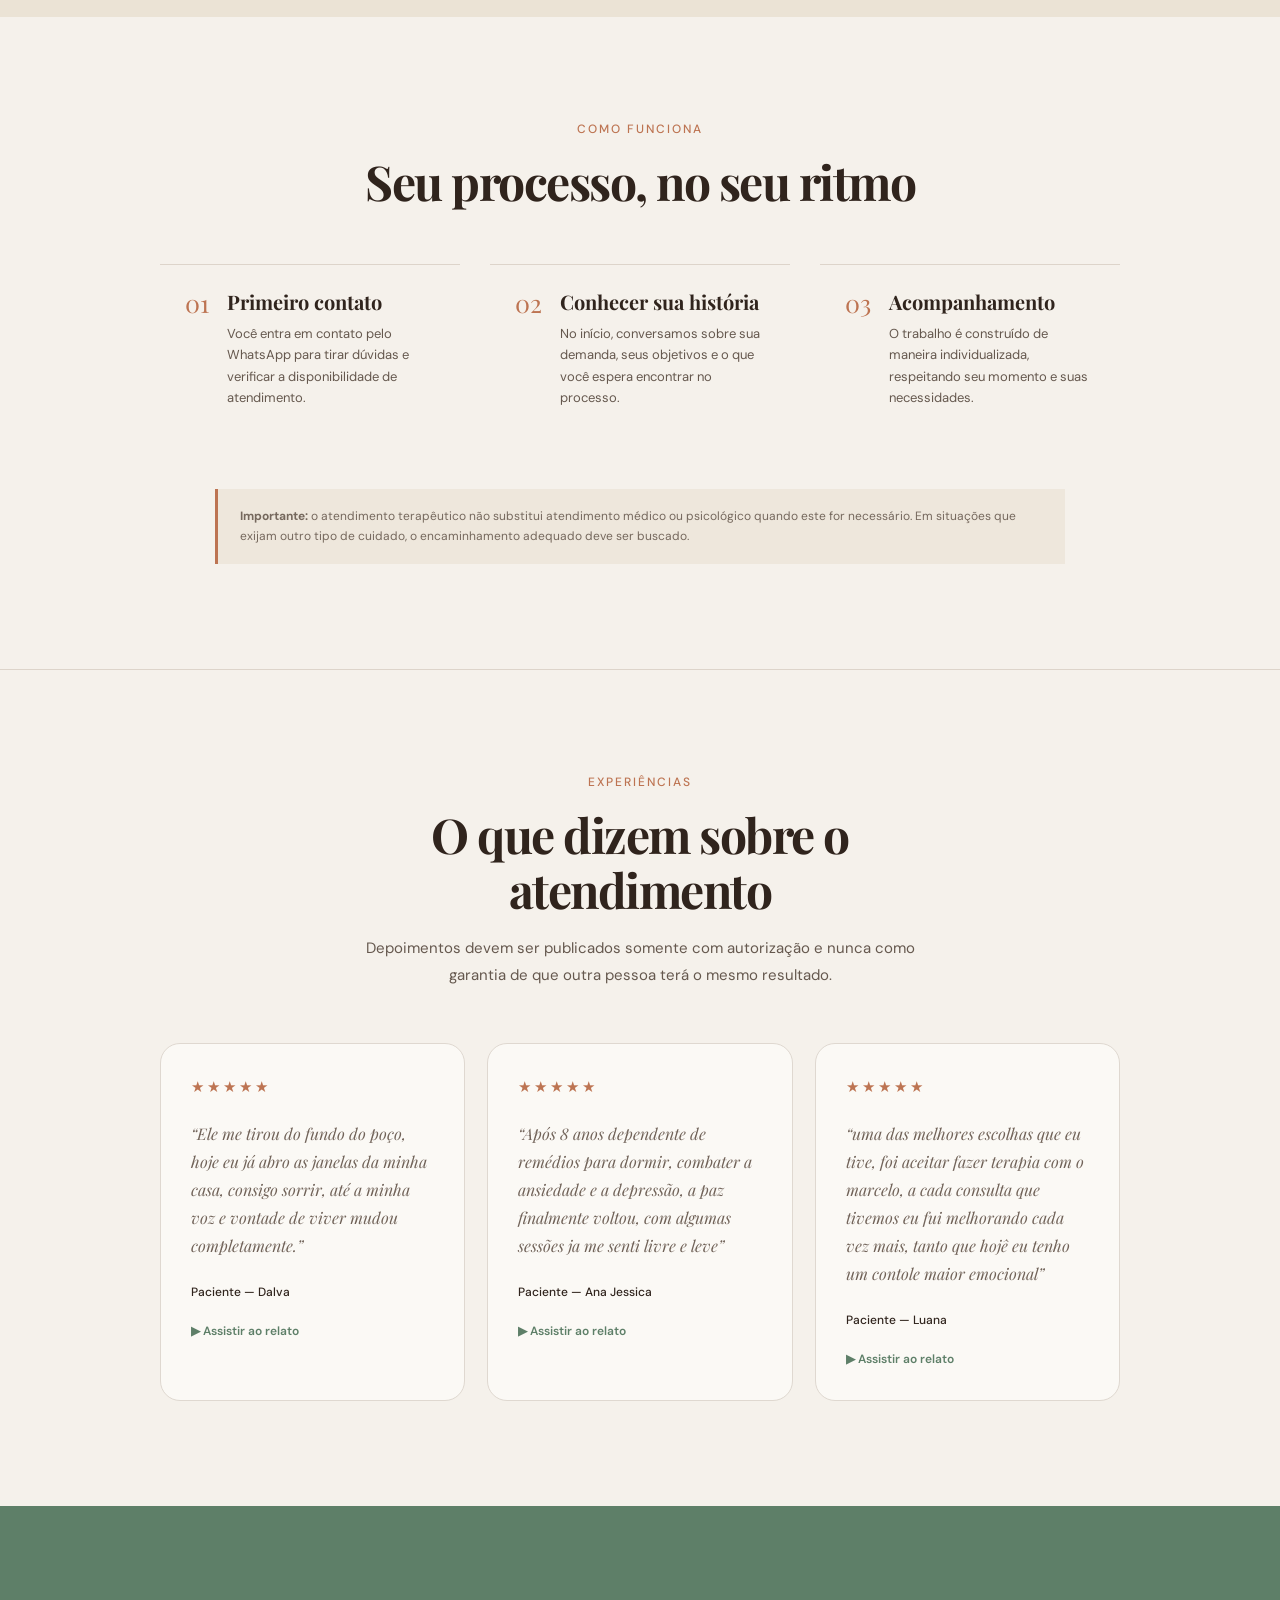
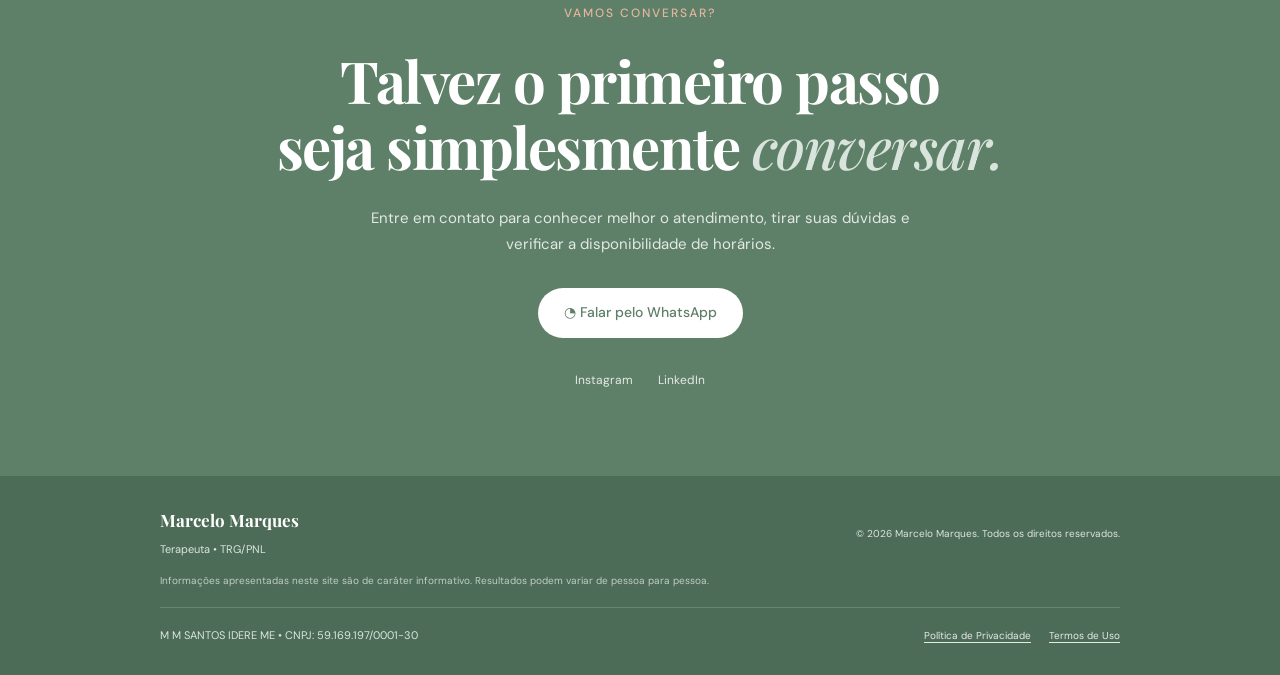
==== commit 43c9ca3c: "termos de privacidade e politica de privacidade" ====
--- a/index.html
+++ b/index.html
@@ -841,6 +841,14 @@
         Informações apresentadas neste site são de caráter informativo.
         Resultados podem variar de pessoa para pessoa.
       </p>
+
+      <div class="footer-legal">
+        <span>M M SANTOS IDERE ME • CNPJ: 59.169.197/0001-30</span>
+        <div class="footer-links">
+          <a href="politica-de-privacidade.html">Política de Privacidade</a>
+          <a href="termos-de-uso.html">Termos de Uso</a>
+        </div>
+      </div>
     </div>
   </footer>
 
--- a/style.css
+++ b/style.css
@@ -1210,3 +1210,46 @@
 .testimonial:hover .watch-testimonial {
   color: var(--orange);
 }
+
+/* ---------- LINKS LEGAIS / DADOS DA EMPRESA ---------- */
+
+.footer-legal {
+  grid-column: 1 / -1;
+  display: flex;
+  align-items: center;
+  justify-content: space-between;
+  gap: 20px;
+  padding-top: 18px;
+  margin-top: 8px;
+  border-top: 1px solid rgba(255, 255, 255, .16);
+  color: #dce5df;
+  font-size: 10px;
+}
+
+.footer-links {
+  display: flex;
+  gap: 18px;
+  flex-wrap: wrap;
+  justify-content: flex-end;
+}
+
+.footer-links a {
+  color: #e5eae6;
+  text-decoration: underline;
+  text-underline-offset: 3px;
+}
+
+.footer-links a:hover {
+  opacity: .8;
+}
+
+@media (max-width: 700px) {
+  .footer-legal {
+    align-items: flex-start;
+    flex-direction: column;
+  }
+
+  .footer-links {
+    justify-content: flex-start;
+  }
+}
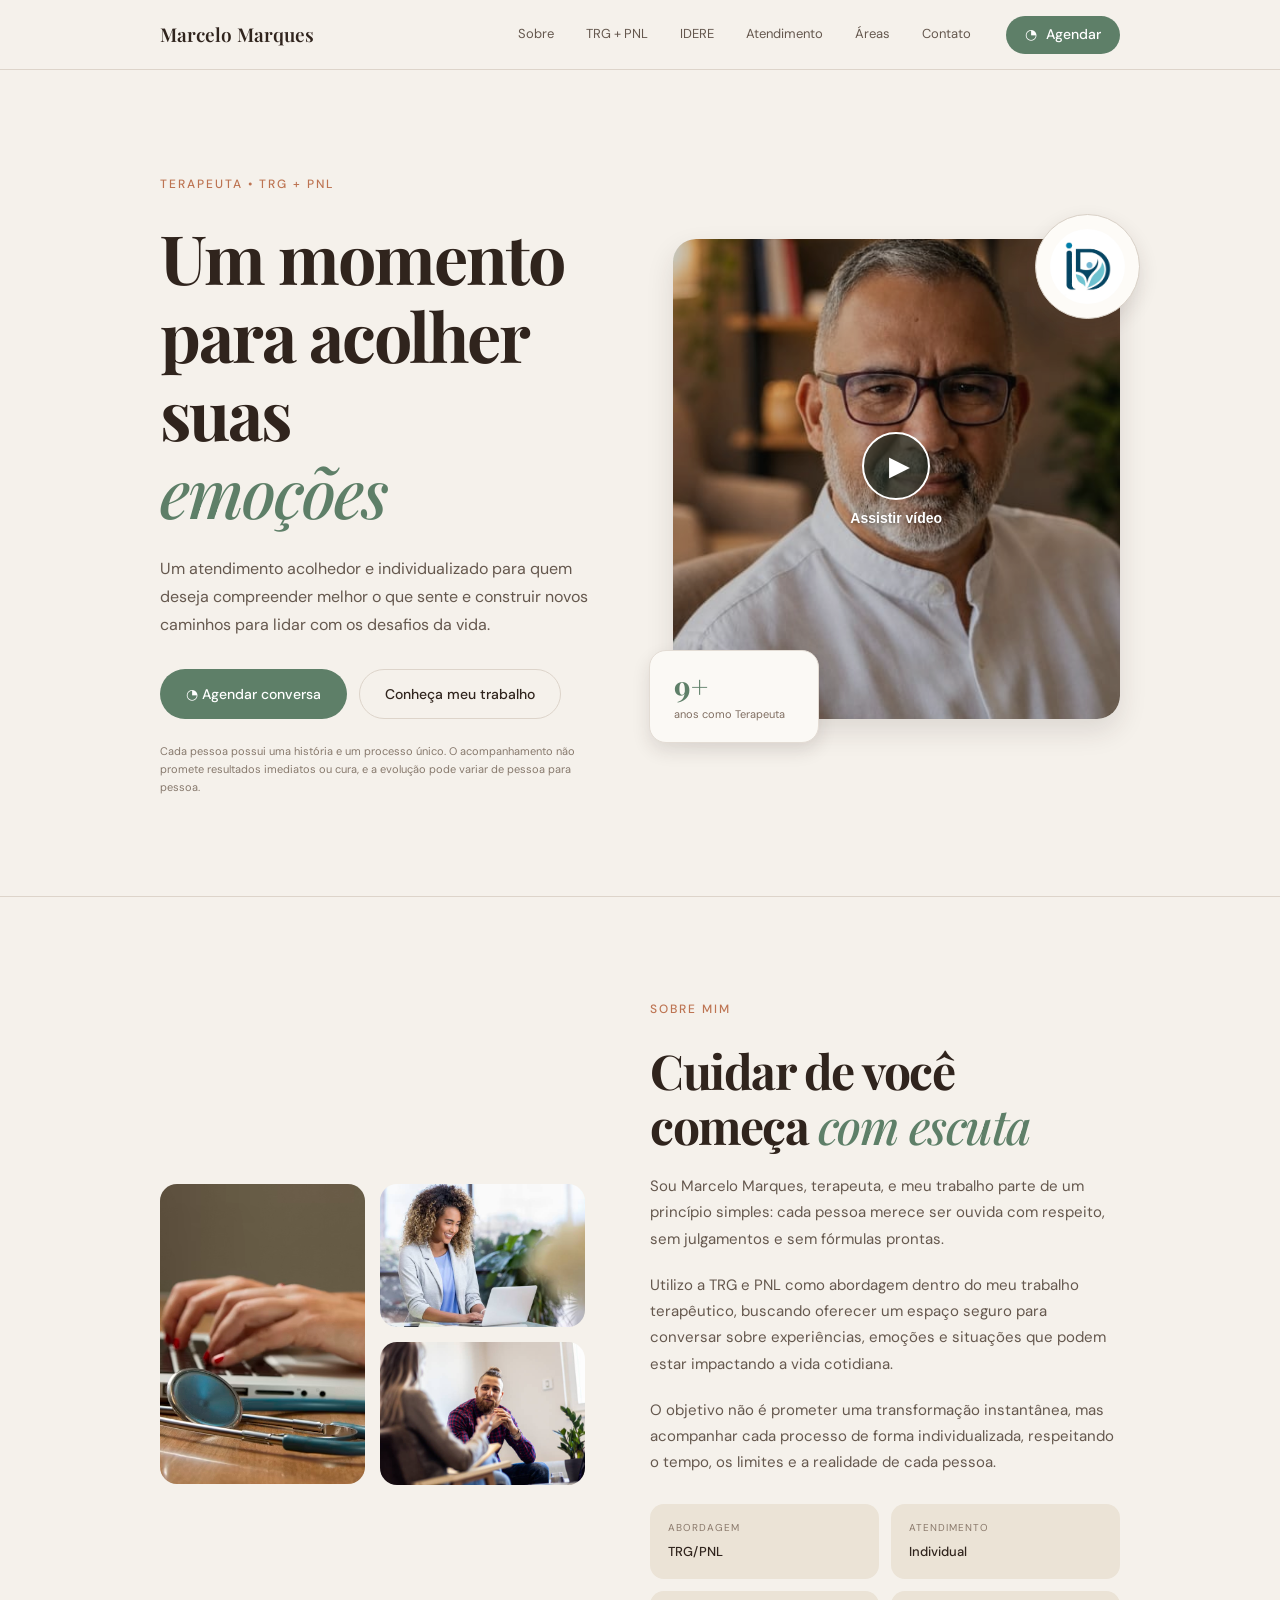
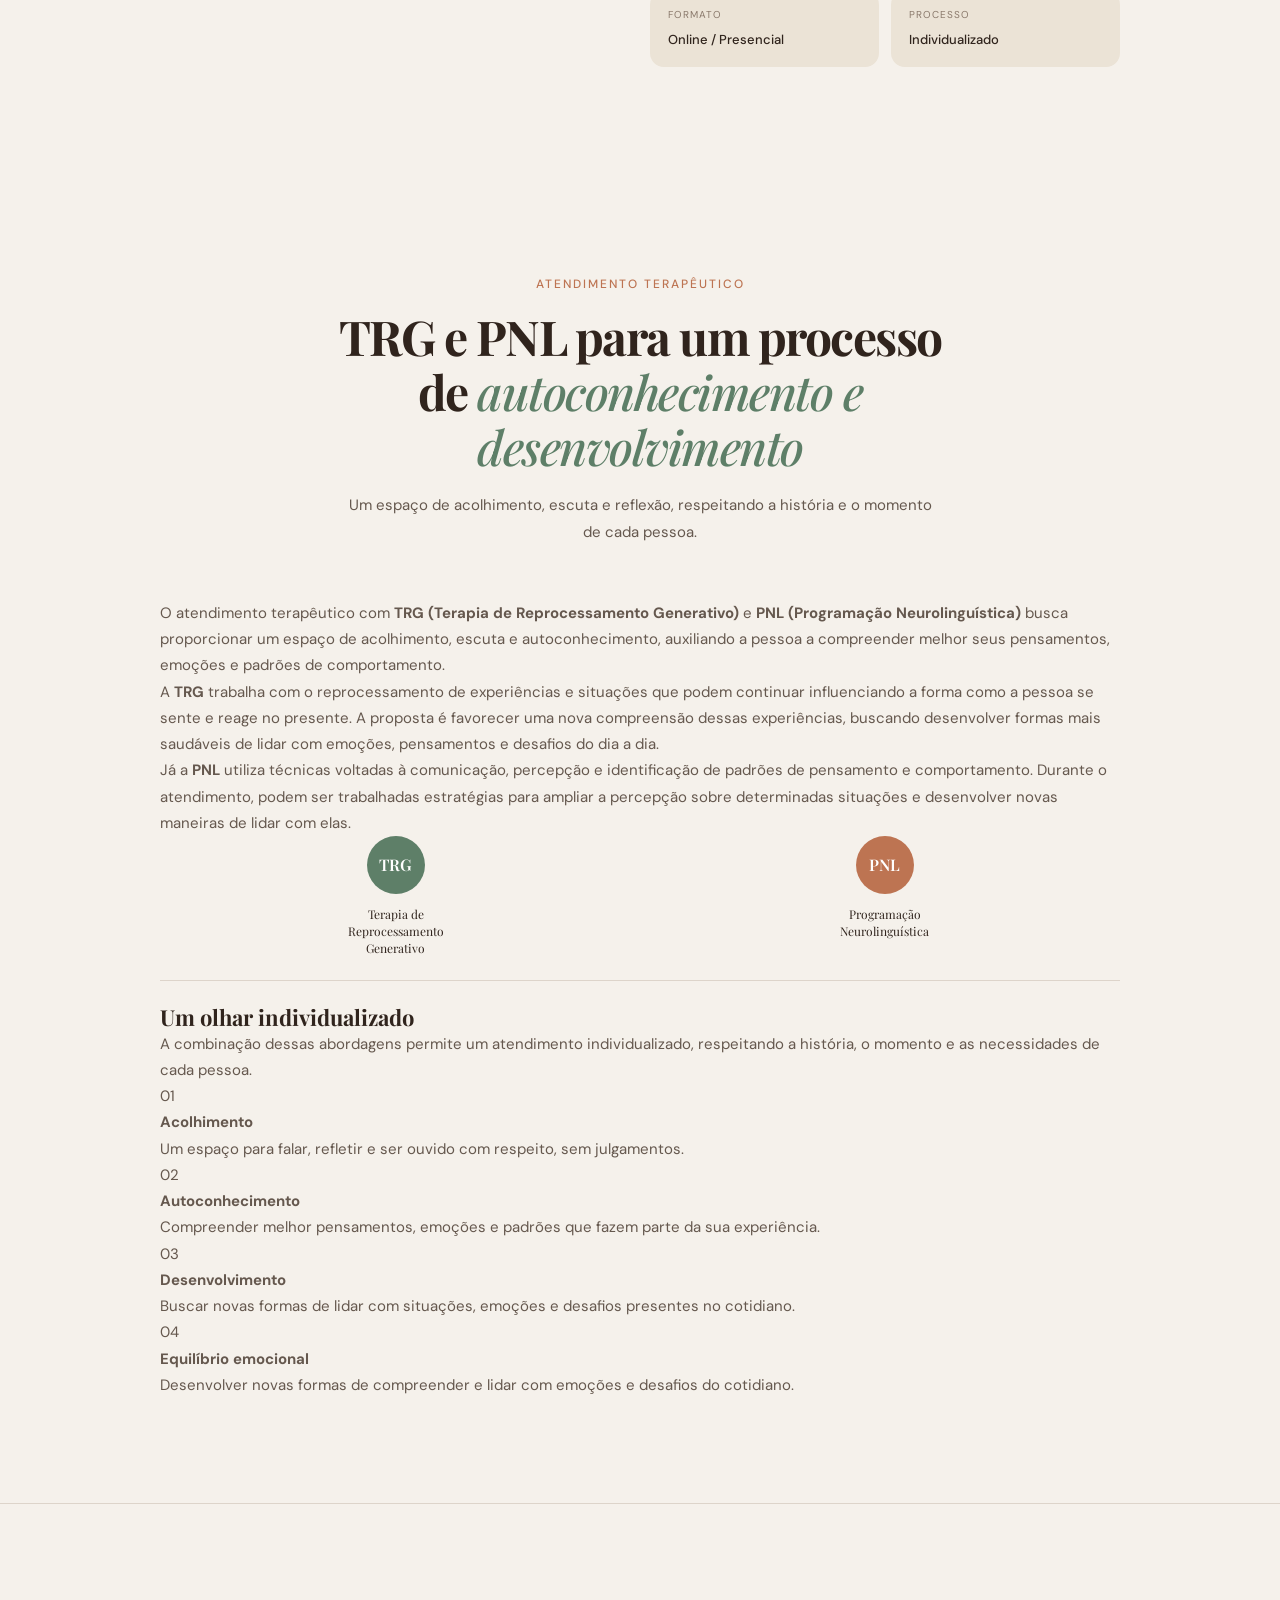
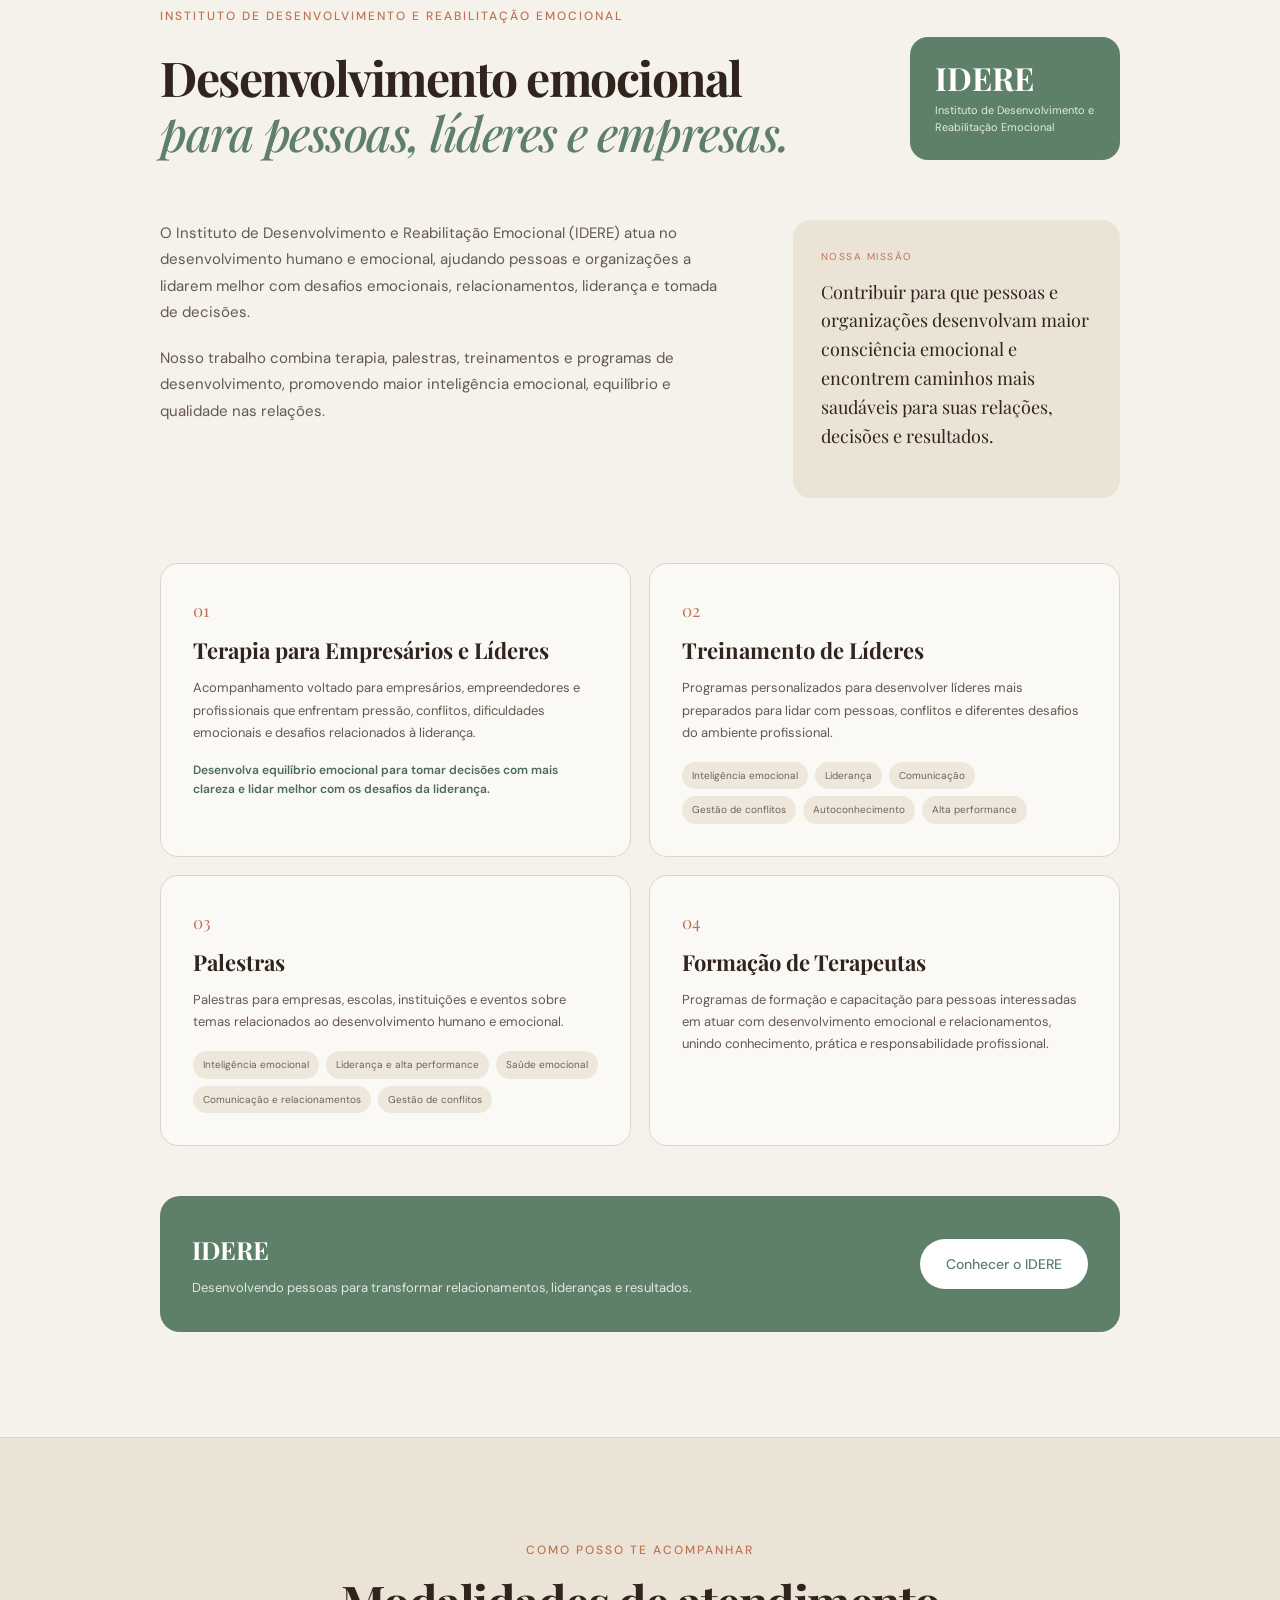
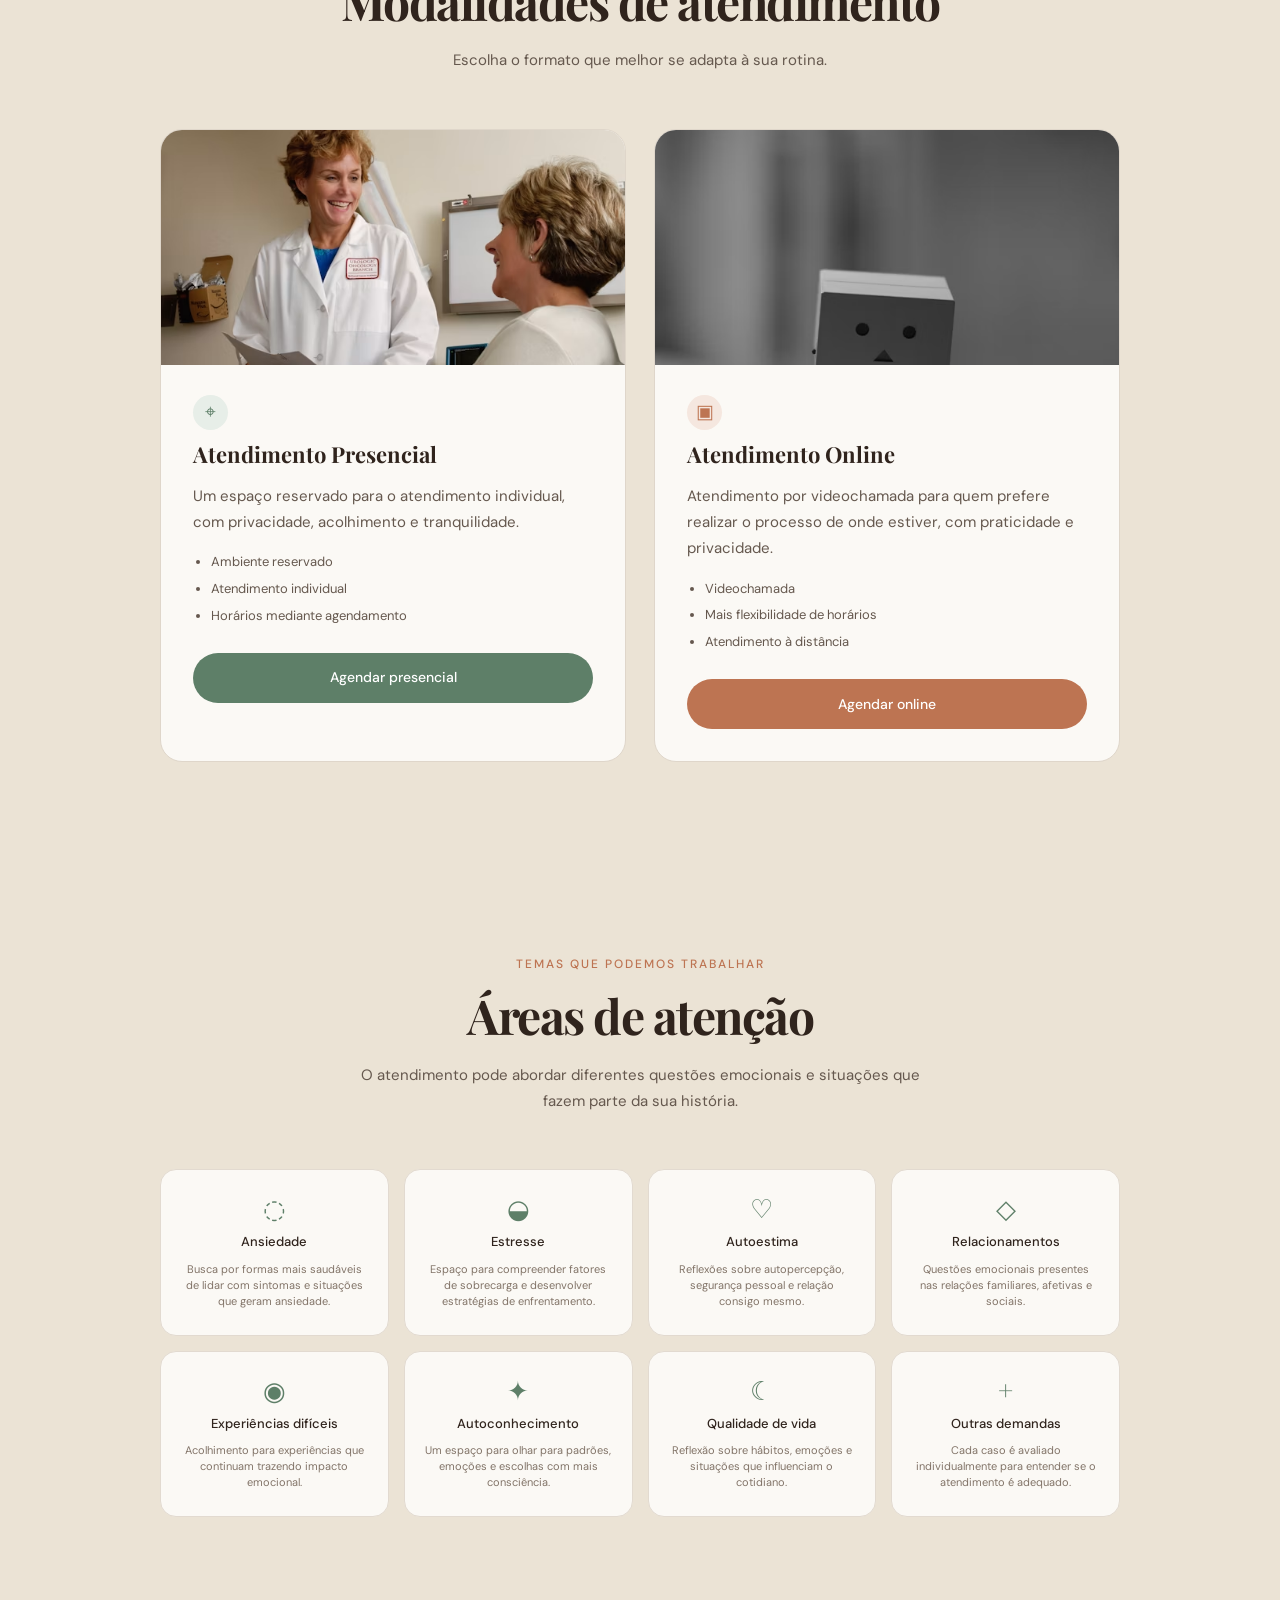
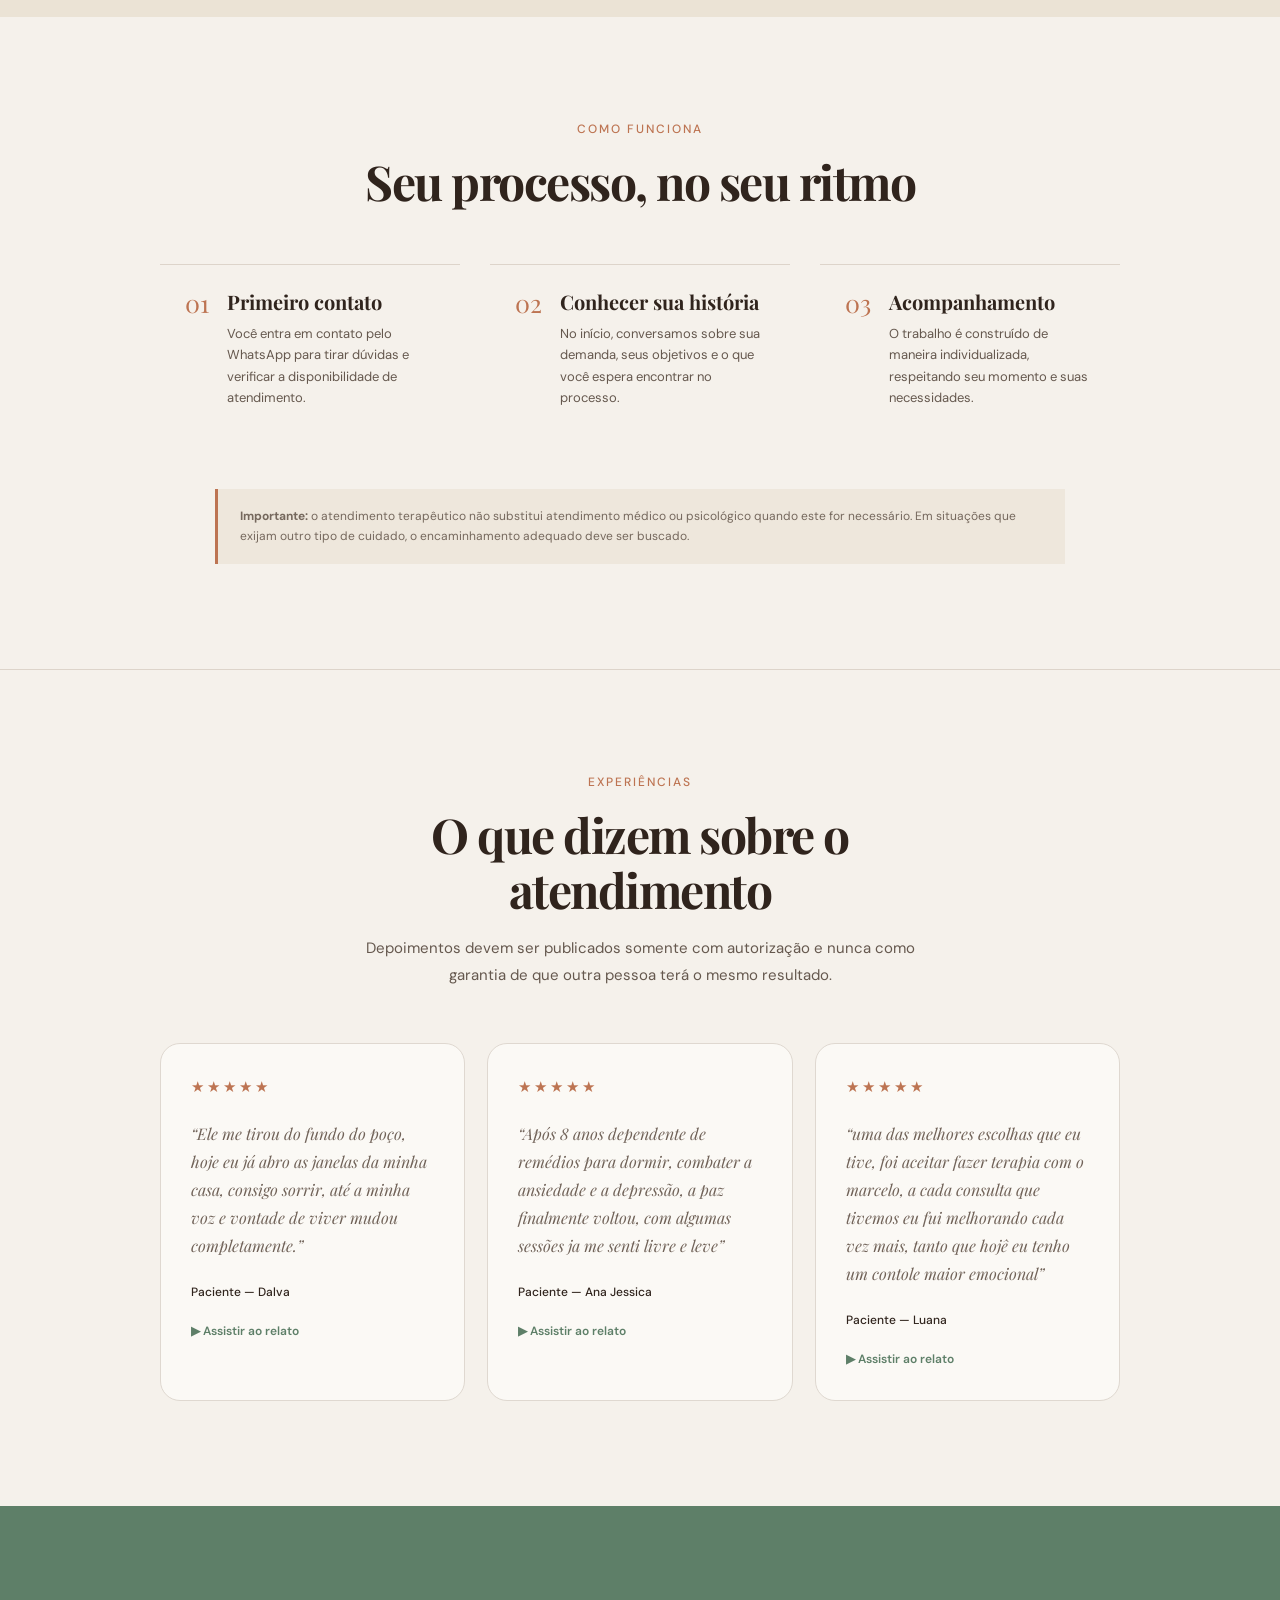
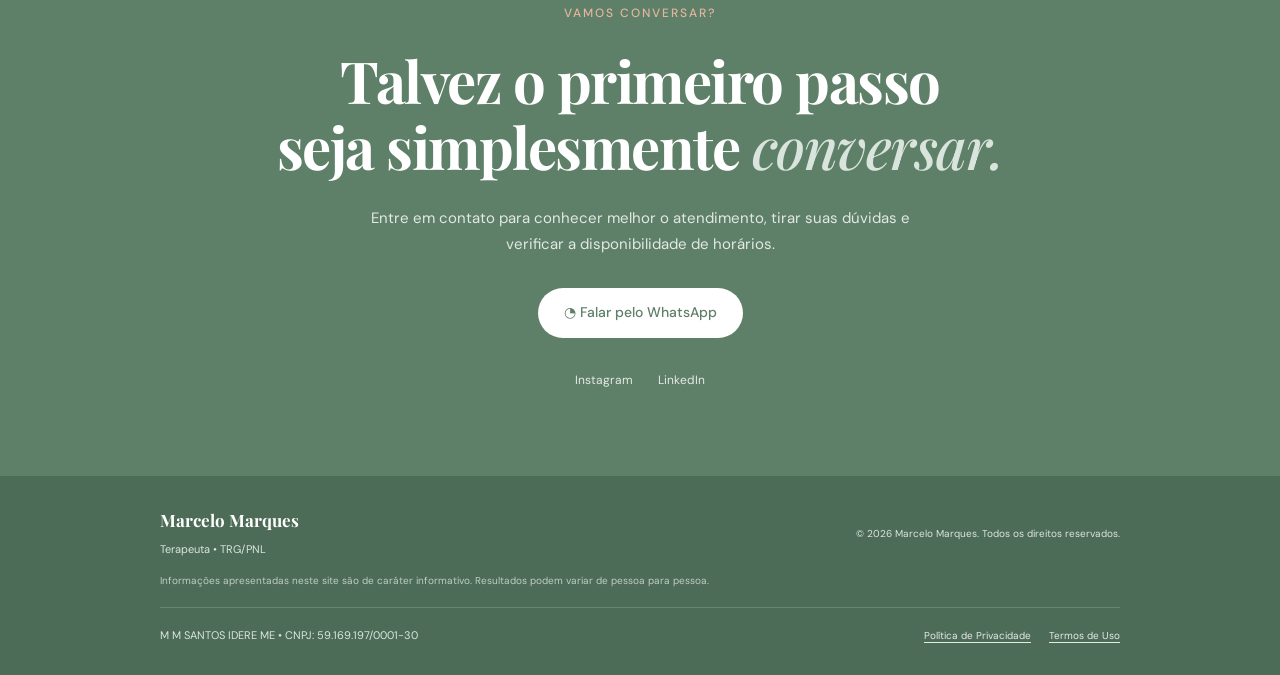
==== commit 58144780: "modificação prar video de site inicial" ====
--- a/index.html
+++ b/index.html
@@ -92,11 +92,29 @@
           >
         </div>
 
-        <img
-          src="imagens/marcelo_image.jpeg"
-          alt="Marcelo Marques, terapeuta"
-          class="hero-image"
+        <button
+          class="hero-video-trigger"
+          type="button"
+          aria-label="Reproduzir vídeo de Marcelo Marques"
         >
+          <img
+            src="imagens/marcelo_image.jpeg"
+            alt="Marcelo Marques, terapeuta"
+            class="hero-image"
+          >
+          <span class="hero-video-prompt" aria-hidden="true">
+            <span class="hero-video-play">▶</span>
+            <span>Assistir vídeo</span>
+          </span>
+        </button>
+        <iframe
+          class="hero-video-embed"
+          title="Vídeo de Marcelo Marques"
+          allow="accelerometer; autoplay; clipboard-write; encrypted-media; gyroscope; picture-in-picture"
+          referrerpolicy="strict-origin-when-cross-origin"
+          allowfullscreen
+          hidden
+        ></iframe>
 
         <div class="experience-card">
           <strong>9+</strong>
@@ -852,5 +870,16 @@
     </div>
   </footer>
 
+  <script>
+    const heroVideoTrigger = document.querySelector(".hero-video-trigger");
+    const heroVideoEmbed = document.querySelector(".hero-video-embed");
+
+    heroVideoTrigger.addEventListener("click", () => {
+      heroVideoEmbed.src = "https://www.youtube-nocookie.com/embed/hYSGWirOsjI?autoplay=1";
+      heroVideoEmbed.hidden = false;
+      heroVideoTrigger.remove();
+    });
+  </script>
+
 </body>
 </html>
--- a/style.css
+++ b/style.css
@@ -280,10 +280,81 @@
   position: relative;
 }
 
+.hero-video-trigger {
+  position: relative;
+  display: block;
+  width: 100%;
+  overflow: hidden;
+  padding: 0;
+  border: 0;
+  border-radius: 23px;
+  background: transparent;
+  box-shadow: 0 12px 28px rgba(48, 36, 29, .12);
+  cursor: pointer;
+}
+
 .hero-image {
   height: 480px;
   border-radius: 23px;
+  transition: transform .25s ease;
+}
+
+.hero-video-embed {
+  display: block;
+  width: 100%;
+  height: 480px;
+  border: 0;
+  border-radius: 23px;
   box-shadow: 0 12px 28px rgba(48, 36, 29, .12);
+}
+
+.hero-video-embed[hidden] {
+  display: none;
+}
+
+.hero-video-prompt {
+  position: absolute;
+  inset: 0;
+  display: flex;
+  flex-direction: column;
+  align-items: center;
+  justify-content: center;
+  gap: 10px;
+  color: #fff;
+  font-size: 14px;
+  font-weight: 600;
+  text-shadow: 0 1px 4px rgba(0, 0, 0, .45);
+  background: rgba(20, 25, 22, .22);
+  transition: background .25s ease;
+}
+
+.hero-video-play {
+  display: grid;
+  width: 68px;
+  height: 68px;
+  place-items: center;
+  padding-left: 4px;
+  border: 2px solid #fff;
+  border-radius: 50%;
+  background: rgba(36, 48, 40, .72);
+  font-size: 25px;
+  line-height: 1;
+  text-shadow: none;
+}
+
+.hero-video-trigger:hover .hero-image,
+.hero-video-trigger:focus-visible .hero-image {
+  transform: scale(1.03);
+}
+
+.hero-video-trigger:hover .hero-video-prompt,
+.hero-video-trigger:focus-visible .hero-video-prompt {
+  background: rgba(20, 25, 22, .38);
+}
+
+.hero-video-trigger:focus-visible {
+  outline: 3px solid var(--green);
+  outline-offset: 4px;
 }
 
 .experience-card {
@@ -677,6 +748,28 @@
     --container: 720px;
   }
 
+  .header {
+    height: auto;
+    min-height: 70px;
+  }
+
+  .nav {
+    min-height: 70px;
+    height: auto;
+    padding: 12px 0;
+    flex-wrap: wrap;
+    gap: 8px 14px;
+  }
+
+  .menu {
+    order: 3;
+    width: 100%;
+    justify-content: center;
+    flex-wrap: wrap;
+    margin: 0;
+    gap: 6px clamp(12px, 3vw, 24px);
+  }
+
   .hero-grid,
   .about-grid {
     grid-template-columns: 1fr;
@@ -733,11 +826,7 @@
   }
 
   .menu {
-    order: 3;
-    width: 100%;
-    justify-content: center;
-    margin: 5px 0 0;
-    gap: 20px;
+    gap: 6px 16px;
   }
 
   .menu a {
@@ -749,15 +838,19 @@
   }
 
   h1 {
-    font-size: 46px;
+    font-size: clamp(36px, 8vw, 46px);
   }
 
   h2 {
-    font-size: 36px;
+    font-size: clamp(30px, 7.5vw, 36px);
   }
 
   .hero-image {
-    height: 390px;
+    height: clamp(260px, 82vw, 390px);
+  }
+
+  .hero-video-embed {
+    height: clamp(260px, 82vw, 390px);
   }
 
   .experience-card {
@@ -802,6 +895,48 @@
 
 
 @media (max-width: 450px) {
+  .container {
+    width: min(calc(100% - 24px), var(--container));
+  }
+
+  .logo {
+    font-size: 17px;
+  }
+
+  .btn-small {
+    min-height: 36px;
+    padding: 0 14px;
+    font-size: 12px;
+  }
+
+  .hero {
+    padding: 45px 0 70px;
+  }
+
+  .experience-card {
+    width: 150px;
+    padding: 16px 18px;
+  }
+
+  .section,
+  .areas {
+    padding-top: 65px;
+    padding-bottom: 65px;
+  }
+
+  .service-body,
+  .idere-service {
+    padding: 24px;
+  }
+
+  .testimonial {
+    padding: 24px;
+  }
+
+  .cta {
+    padding: 70px 0 60px;
+  }
+
   .areas-grid {
     grid-template-columns: 1fr;
   }
@@ -1068,7 +1203,7 @@
 .idere-logo-badge {
   position: absolute;
   top: -25px;
-  right: -25px;
+  right: -20px;
 
   width: 105px;
   height: 105px;
@@ -1094,6 +1229,27 @@
   object-fit: contain;
   border-radius: 50%;
 }
+
+@media (max-width: 700px) {
+  .idere-logo-badge {
+    top: -16px;
+    right: -10px;
+    width: 82px;
+    height: 82px;
+    padding: 10px;
+  }
+}
+
+@media (max-width: 450px) {
+  .idere-logo-badge {
+    top: -12px;
+    right: -8px;
+    width: 70px;
+    height: 70px;
+    padding: 8px;
+  }
+}
+
 /* ---------- MÉTODOS TRG + PNL ---------- */
 
 .therapy-methods {
